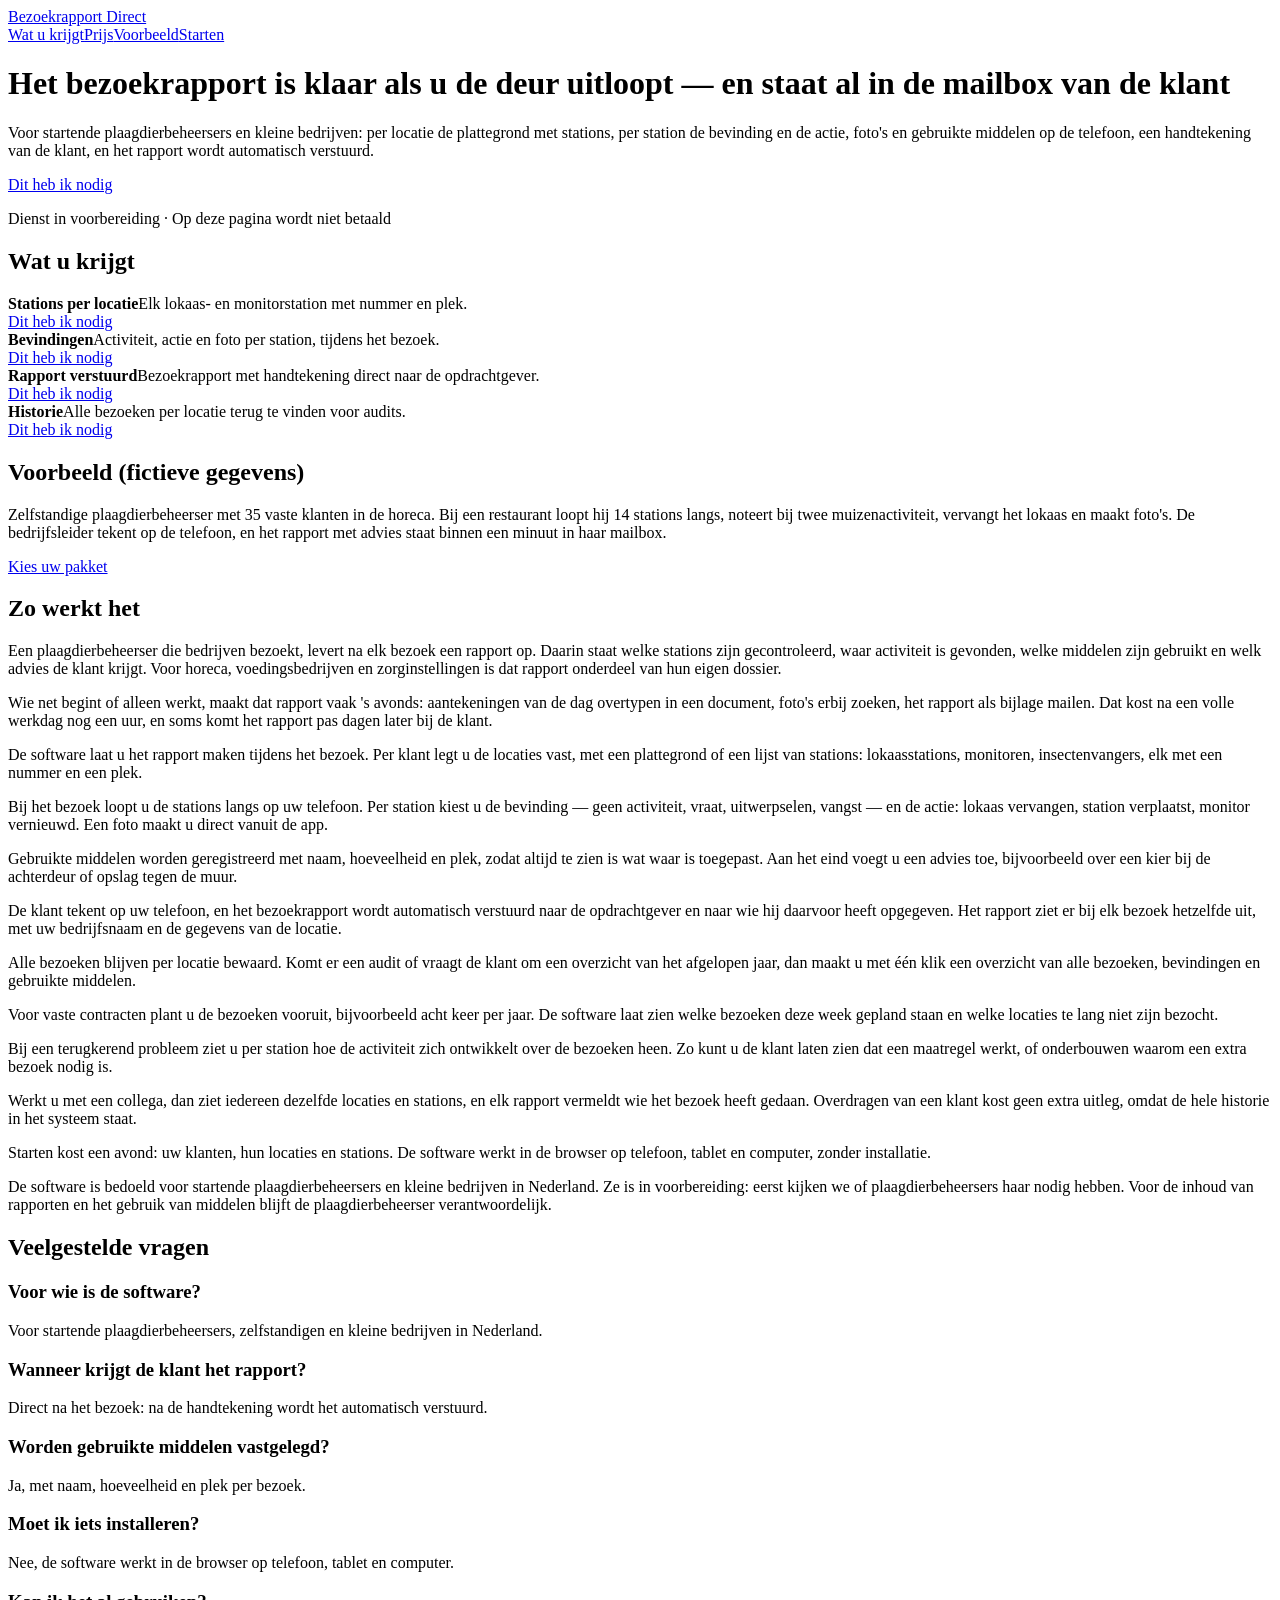
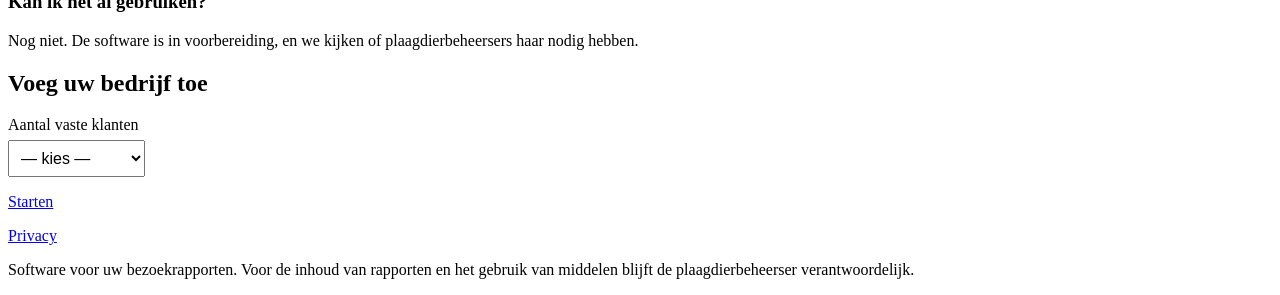
==== index.html @ 683f16d5 "Смок plaagrapport — комплект автора (_Гипотезы), публикация «Смоками» (органика, слово Владельца 14." ====
<!doctype html>
<html lang="nl-NL">
<head>
<meta charset="utf-8">
<!-- Google Tag Manager: код контейнера вставляет автор по заказу «Смоков» (СМ-09) -->
<meta name="viewport" content="width=device-width,initial-scale=1">
<link rel="canonical" href="https://plaagrapport.dokufile.com/">
<title>Bezoekrapport voor plaagdierbeheersing — op locatie klaar</title>
<meta name="description" content="Voor plaagdierbeheersers: stations, waarnemingen en middelen vastleggen tijdens het bezoek, en het bezoekrapport gaat direct naar de klant.">
<link rel="icon" href="favicon.svg">
<link rel="stylesheet" href="style.css">
<script src="smoke.js" defer></script>
<!-- faq-jsonld:start -->
<script type="application/ld+json">
{
 "@context": "https://schema.org",
 "@type": "FAQPage",
 "mainEntity": [
  {
   "@type": "Question",
   "name": "Voor wie is de software?",
   "acceptedAnswer": {
    "@type": "Answer",
    "text": "Voor startende plaagdierbeheersers, zelfstandigen en kleine bedrijven in Nederland."
   }
  },
  {
   "@type": "Question",
   "name": "Wanneer krijgt de klant het rapport?",
   "acceptedAnswer": {
    "@type": "Answer",
    "text": "Direct na het bezoek: na de handtekening wordt het automatisch verstuurd."
   }
  },
  {
   "@type": "Question",
   "name": "Worden gebruikte middelen vastgelegd?",
   "acceptedAnswer": {
    "@type": "Answer",
    "text": "Ja, met naam, hoeveelheid en plek per bezoek."
   }
  },
  {
   "@type": "Question",
   "name": "Moet ik iets installeren?",
   "acceptedAnswer": {
    "@type": "Answer",
    "text": "Nee, de software werkt in de browser op telefoon, tablet en computer."
   }
  },
  {
   "@type": "Question",
   "name": "Kan ik het al gebruiken?",
   "acceptedAnswer": {
    "@type": "Answer",
    "text": "Nog niet. De software is in voorbereiding, en we kijken of plaagdierbeheersers haar nodig hebben."
   }
  }
 ]
}
</script>
<!-- faq-jsonld:end -->
</head>
<body>
<!-- Google Tag Manager (noscript): по заказу «Смоков» (СМ-09) -->

<header><div class="wrap">
  <div class="logo"><a href="index.html" data-ev="click_logo_home">Bezoekrapport Direct</a></div>
  <nav class="top"><a href="#wat" data-ev="click_nav_wat">Wat u krijgt</a><a href="price.html" data-ev="click_nav_prijs">Prijs</a><a href="#voorbeeld" data-ev="click_nav_voorbeeld">Voorbeeld</a><a href="#start" data-ev="click_nav_start">Starten</a></nav>
</div></header>

<div class="wrap">
  <div class="hero">
    <h1>Het bezoekrapport is klaar als u de deur uitloopt — en staat al in de mailbox van de klant</h1>
    <p class="sub">Voor startende plaagdierbeheersers en kleine bedrijven: per locatie de plattegrond met stations, per station de bevinding en de actie, foto's en gebruikte middelen op de telefoon, een handtekening van de klant, en het rapport wordt automatisch verstuurd.</p>
    <a class="cta" href="price.html" data-ev="cta_click">Dit heb ik nodig</a>
    <p class="cta-note">Dienst in voorbereiding · Op deze pagina wordt niet betaald</p>
  </div>

  <section id="wat" data-view="features_view">
    <h2>Wat u krijgt</h2>
    <div class="grid">
      <div class="card"><b>Stations per locatie</b><span>Elk lokaas- en monitorstation met nummer en plek.</span><br><a class="btn" href="price.html" data-ev="feature_stations">Dit heb ik nodig</a></div>
      <div class="card"><b>Bevindingen</b><span>Activiteit, actie en foto per station, tijdens het bezoek.</span><br><a class="btn" href="price.html" data-ev="feature_bevinding">Dit heb ik nodig</a></div>
      <div class="card"><b>Rapport verstuurd</b><span>Bezoekrapport met handtekening direct naar de opdrachtgever.</span><br><a class="btn" href="price.html" data-ev="feature_rapport">Dit heb ik nodig</a></div>
      <div class="card"><b>Historie</b><span>Alle bezoeken per locatie terug te vinden voor audits.</span><br><a class="btn" href="price.html" data-ev="feature_historie">Dit heb ik nodig</a></div>
    </div>
  </section>

  <section id="voorbeeld" data-view="example_view">
    <h2>Voorbeeld (fictieve gegevens)</h2>
    <p class="fine">Zelfstandige plaagdierbeheerser met 35 vaste klanten in de horeca. Bij een restaurant loopt hij 14 stations langs, noteert bij twee muizenactiviteit, vervangt het lokaas en maakt foto's. De bedrijfsleider tekent op de telefoon, en het rapport met advies staat binnen een minuut in haar mailbox.</p>
    <a class="cta" href="price.html" data-ev="click_cta_after_example">Kies uw pakket</a>
  </section>
<!-- seo-tekst:start -->
  <section id="opis">
    <h2>Zo werkt het</h2>
    <p>Een plaagdierbeheerser die bedrijven bezoekt, levert na elk bezoek een rapport op. Daarin staat welke stations zijn gecontroleerd, waar activiteit is gevonden, welke middelen zijn gebruikt en welk advies de klant krijgt. Voor horeca, voedingsbedrijven en zorginstellingen is dat rapport onderdeel van hun eigen dossier.</p>
    <p>Wie net begint of alleen werkt, maakt dat rapport vaak 's avonds: aantekeningen van de dag overtypen in een document, foto's erbij zoeken, het rapport als bijlage mailen. Dat kost na een volle werkdag nog een uur, en soms komt het rapport pas dagen later bij de klant.</p>
    <p>De software laat u het rapport maken tijdens het bezoek. Per klant legt u de locaties vast, met een plattegrond of een lijst van stations: lokaasstations, monitoren, insectenvangers, elk met een nummer en een plek.</p>
    <p>Bij het bezoek loopt u de stations langs op uw telefoon. Per station kiest u de bevinding — geen activiteit, vraat, uitwerpselen, vangst — en de actie: lokaas vervangen, station verplaatst, monitor vernieuwd. Een foto maakt u direct vanuit de app.</p>
    <p>Gebruikte middelen worden geregistreerd met naam, hoeveelheid en plek, zodat altijd te zien is wat waar is toegepast. Aan het eind voegt u een advies toe, bijvoorbeeld over een kier bij de achterdeur of opslag tegen de muur.</p>
    <p>De klant tekent op uw telefoon, en het bezoekrapport wordt automatisch verstuurd naar de opdrachtgever en naar wie hij daarvoor heeft opgegeven. Het rapport ziet er bij elk bezoek hetzelfde uit, met uw bedrijfsnaam en de gegevens van de locatie.</p>
    <p>Alle bezoeken blijven per locatie bewaard. Komt er een audit of vraagt de klant om een overzicht van het afgelopen jaar, dan maakt u met één klik een overzicht van alle bezoeken, bevindingen en gebruikte middelen.</p>
    <p>Voor vaste contracten plant u de bezoeken vooruit, bijvoorbeeld acht keer per jaar. De software laat zien welke bezoeken deze week gepland staan en welke locaties te lang niet zijn bezocht.</p>
    <p>Bij een terugkerend probleem ziet u per station hoe de activiteit zich ontwikkelt over de bezoeken heen. Zo kunt u de klant laten zien dat een maatregel werkt, of onderbouwen waarom een extra bezoek nodig is.</p>
    <p>Werkt u met een collega, dan ziet iedereen dezelfde locaties en stations, en elk rapport vermeldt wie het bezoek heeft gedaan. Overdragen van een klant kost geen extra uitleg, omdat de hele historie in het systeem staat.</p>
    <p>Starten kost een avond: uw klanten, hun locaties en stations. De software werkt in de browser op telefoon, tablet en computer, zonder installatie.</p>
    <p>De software is bedoeld voor startende plaagdierbeheersers en kleine bedrijven in Nederland. Ze is in voorbereiding: eerst kijken we of plaagdierbeheersers haar nodig hebben. Voor de inhoud van rapporten en het gebruik van middelen blijft de plaagdierbeheerser verantwoordelijk.</p>
  </section>
  <section id="faq">
    <h2>Veelgestelde vragen</h2>
    <h3>Voor wie is de software?</h3>
    <p>Voor startende plaagdierbeheersers, zelfstandigen en kleine bedrijven in Nederland.</p>
    <h3>Wanneer krijgt de klant het rapport?</h3>
    <p>Direct na het bezoek: na de handtekening wordt het automatisch verstuurd.</p>
    <h3>Worden gebruikte middelen vastgelegd?</h3>
    <p>Ja, met naam, hoeveelheid en plek per bezoek.</p>
    <h3>Moet ik iets installeren?</h3>
    <p>Nee, de software werkt in de browser op telefoon, tablet en computer.</p>
    <h3>Kan ik het al gebruiken?</h3>
    <p>Nog niet. De software is in voorbereiding, en we kijken of plaagdierbeheersers haar nodig hebben.</p>
  </section>
<!-- seo-tekst:end -->
  <section id="start" data-view="start_view">
    <h2>Voeg uw bedrijf toe</h2>
    <p><label>Aantal vaste klanten<br><select data-ev-focus="form_start" style="margin-top:6px;padding:8px;font-size:16px"><option value="">— kies —</option><option>Tot 10</option><option>10–40</option><option>40–100</option><option>Meer dan 100</option></select></label></p>
    <a class="cta" href="price.html" data-ev="form_submit_click">Starten</a>
  </section>
</div>

<footer><div class="wrap">
  <p><a href="privacy.html" data-ev="click_legal_privacy">Privacy</a></p>
  <p class="muted">Software voor uw bezoekrapporten. Voor de inhoud van rapporten en het gebruik van middelen blijft de plaagdierbeheerser verantwoordelijk.</p>
</div></footer>

</body>
</html>
---- style.css ----
/* Общая база смоков (СМ-23): стиль — один на все смоки, правит «Смоки» в super-romeo/smoki-base. */
@import url("https://super-romeo.github.io/smoki-base/v1/style.css");
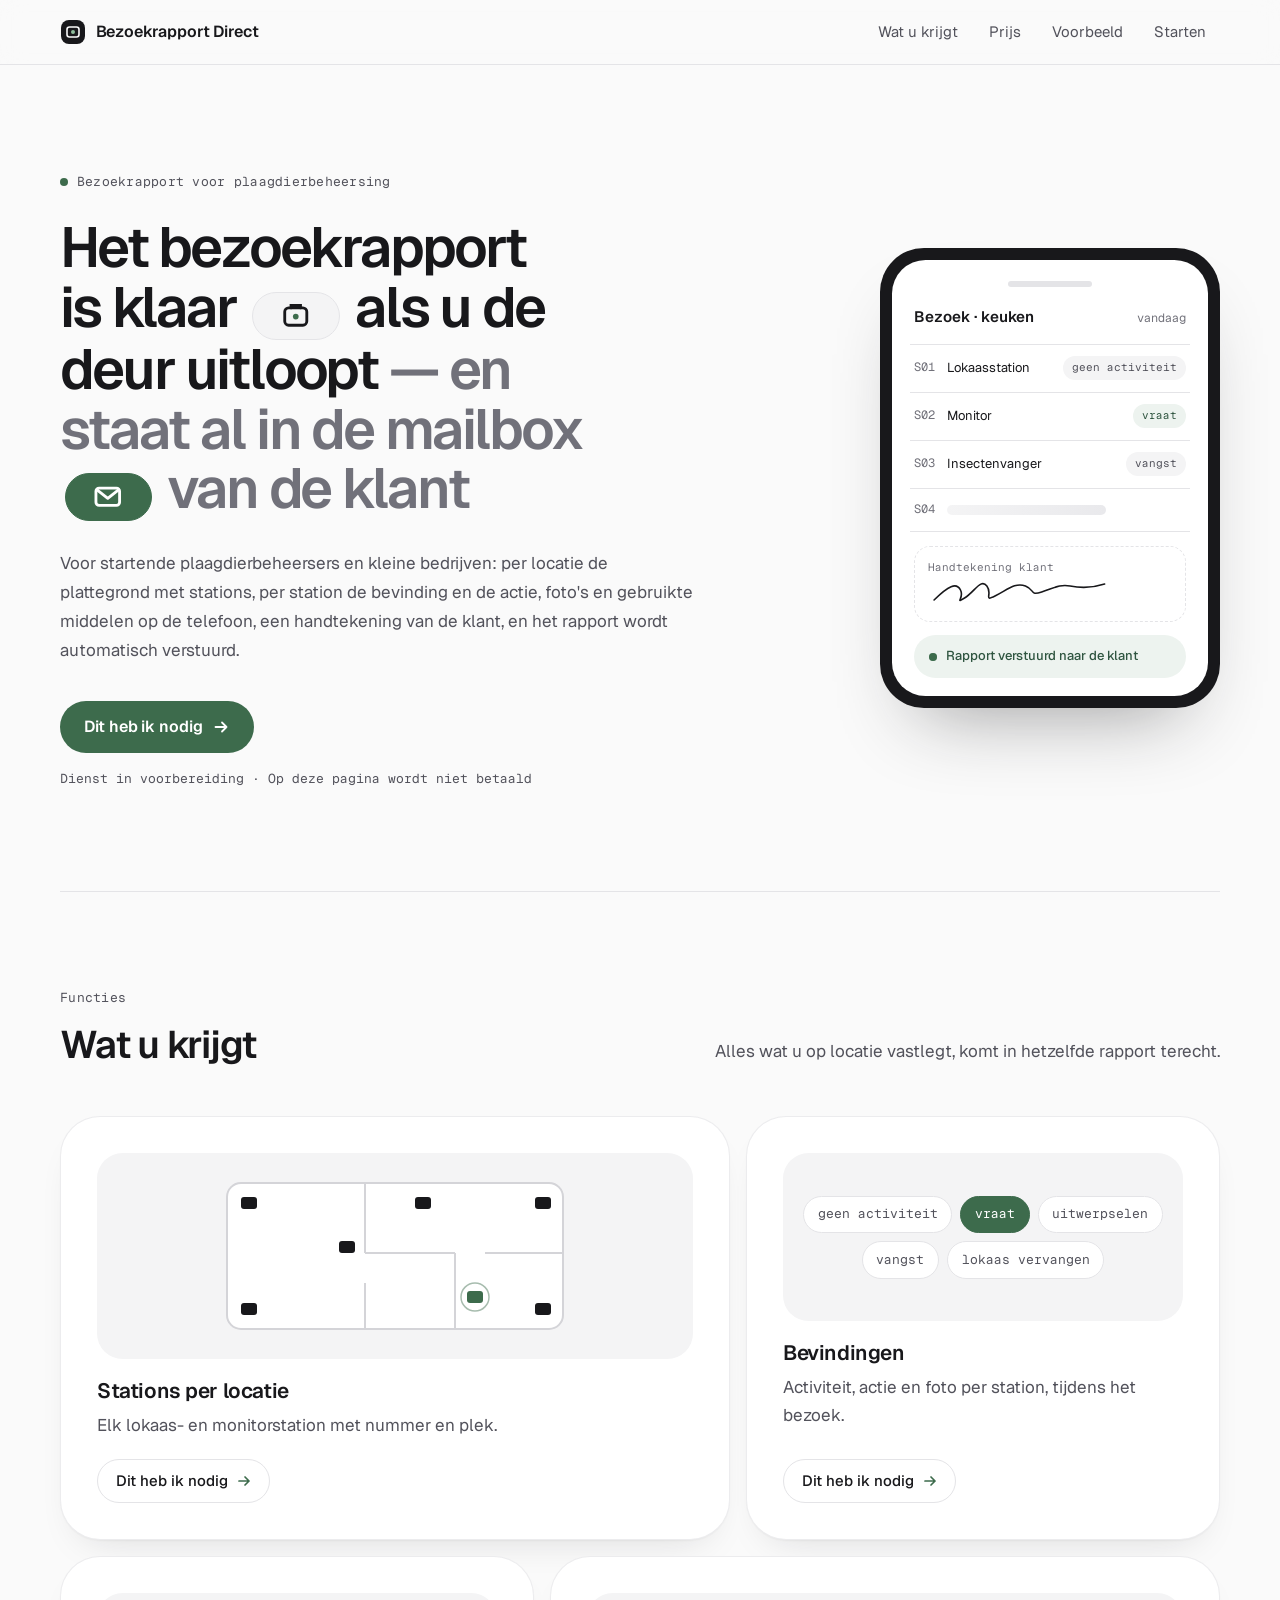
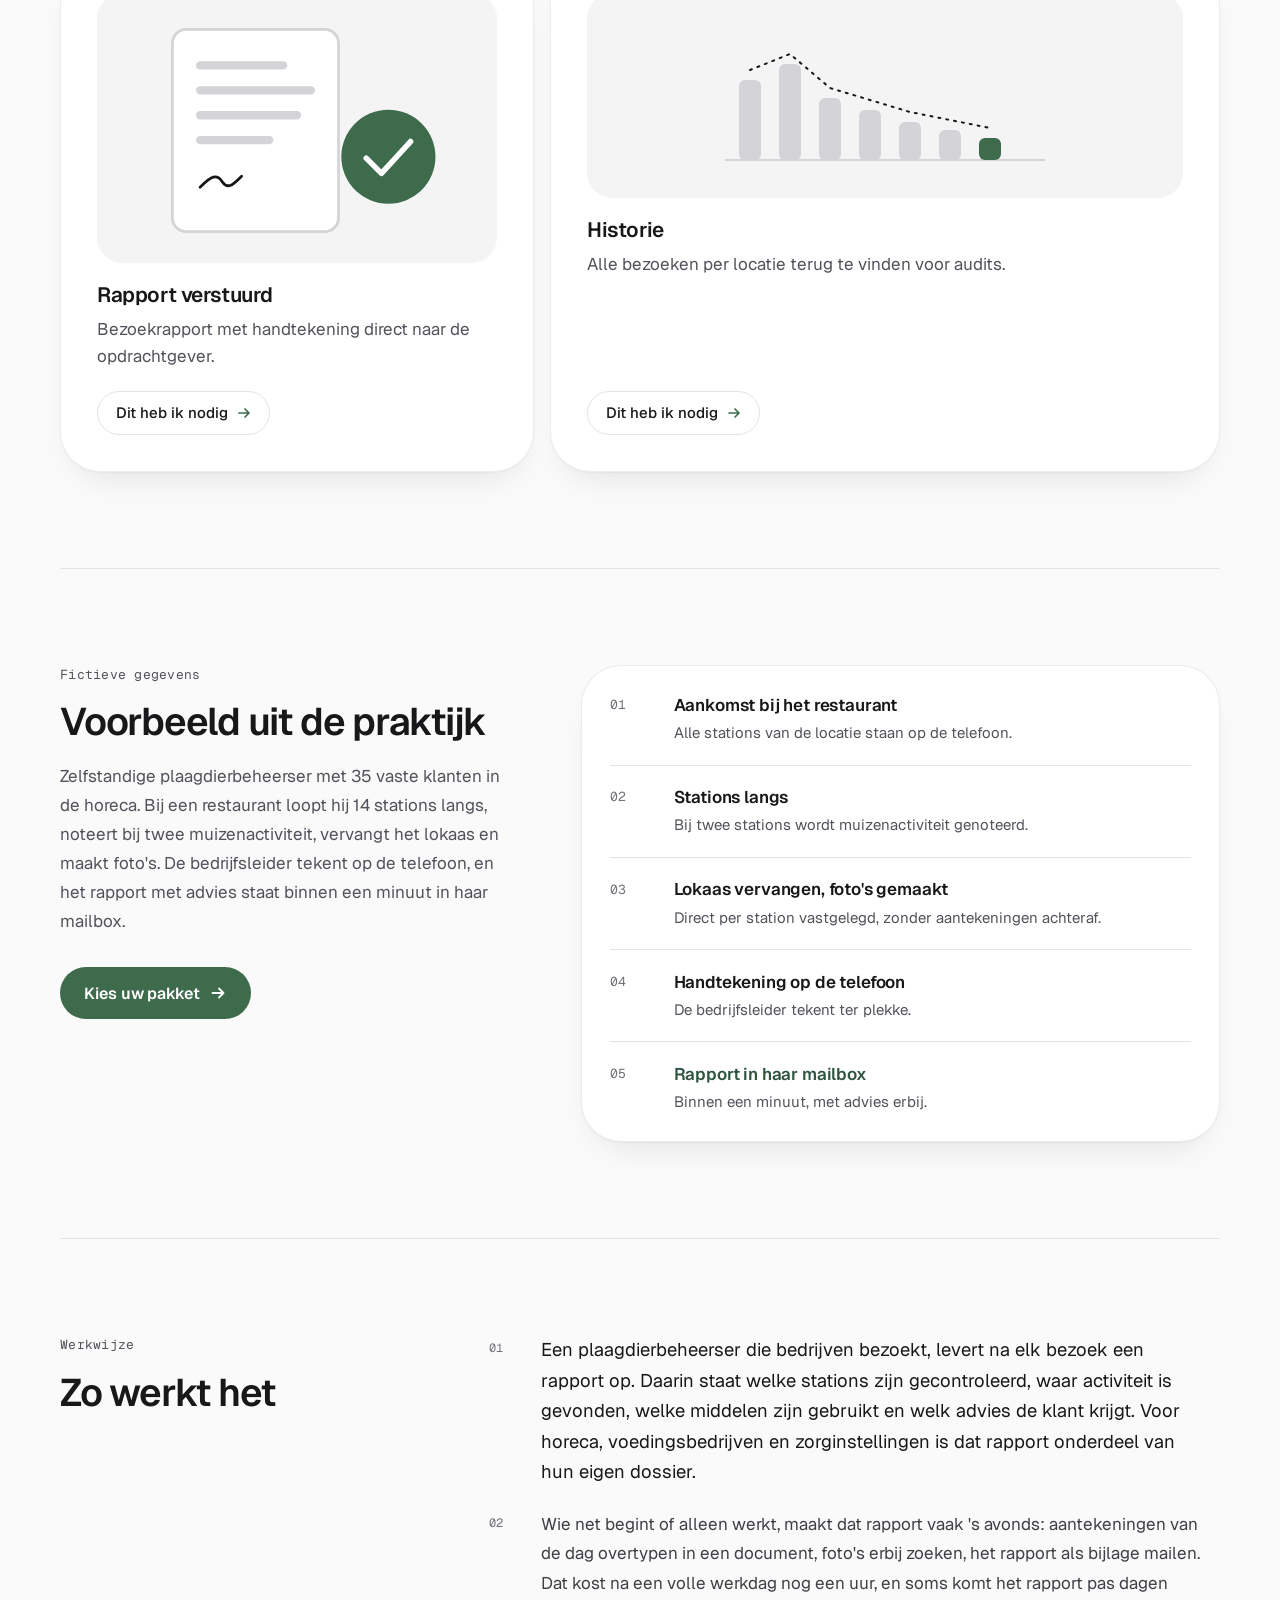
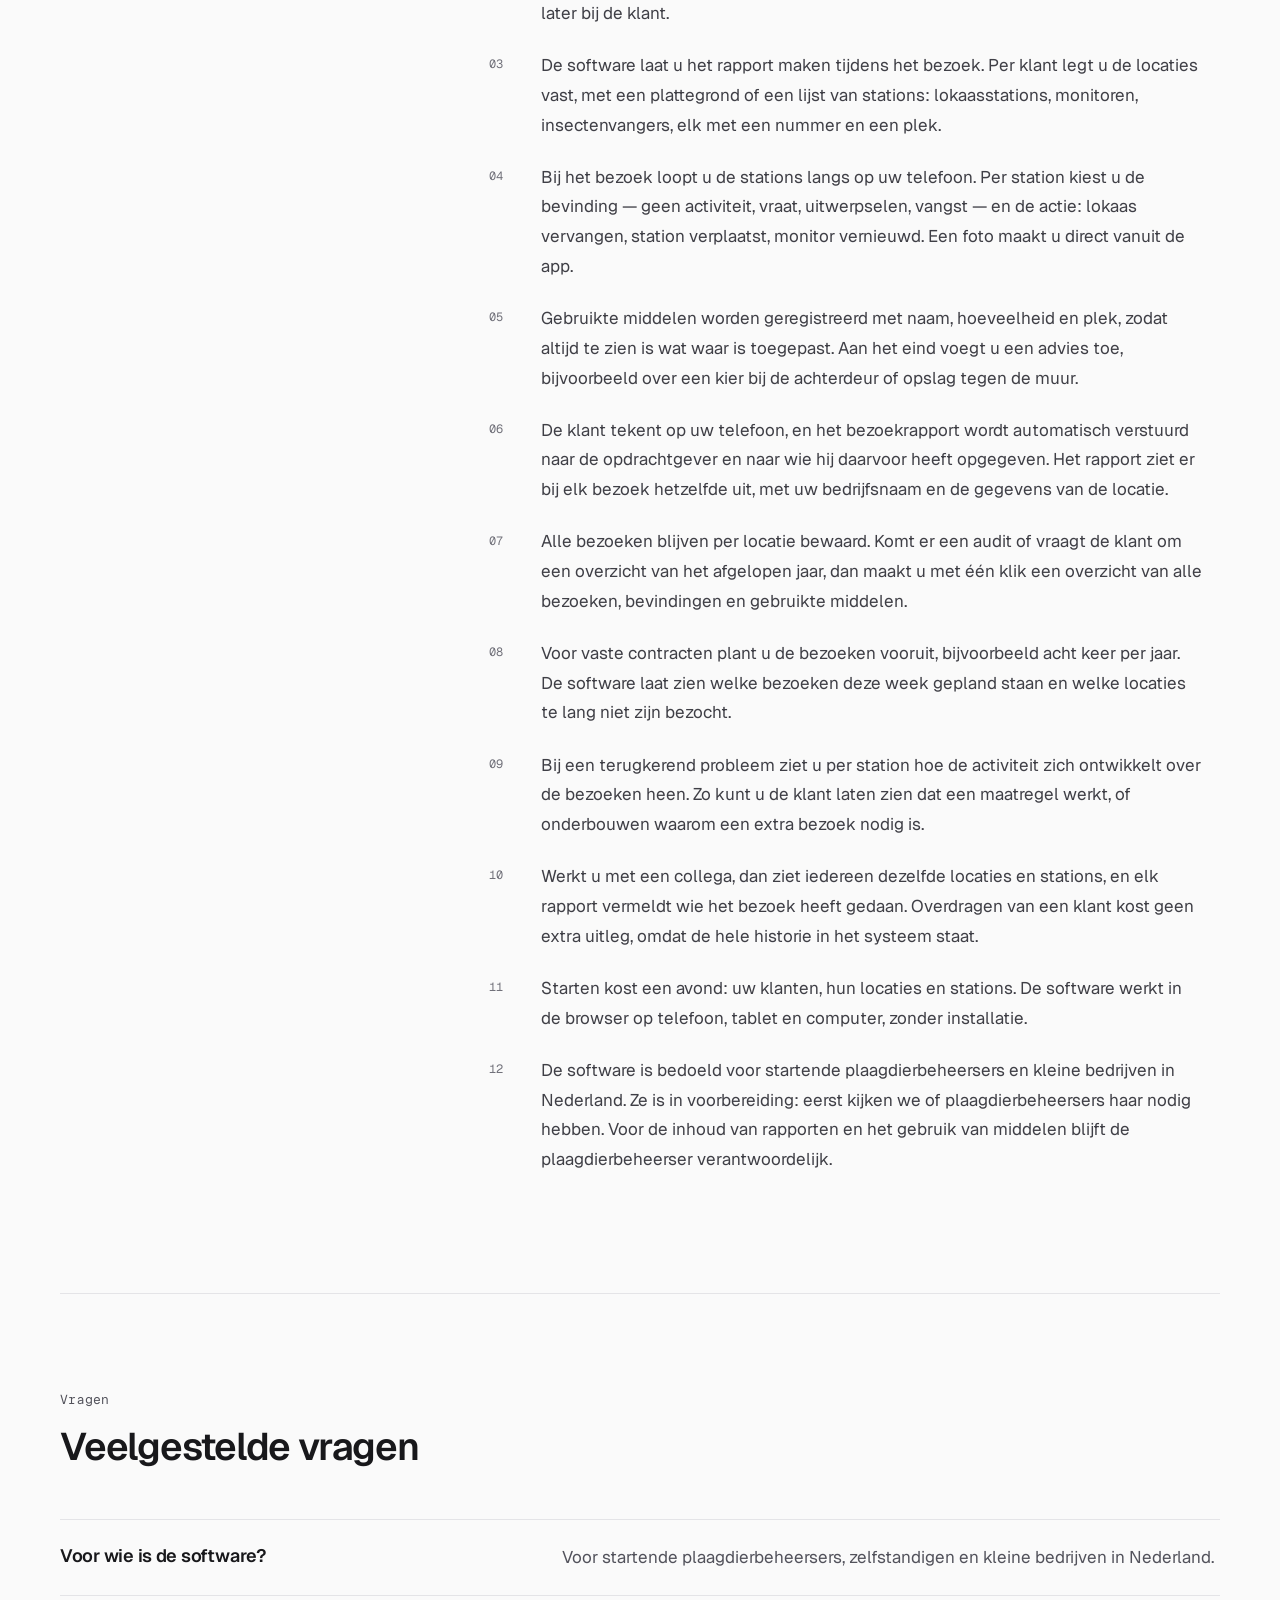
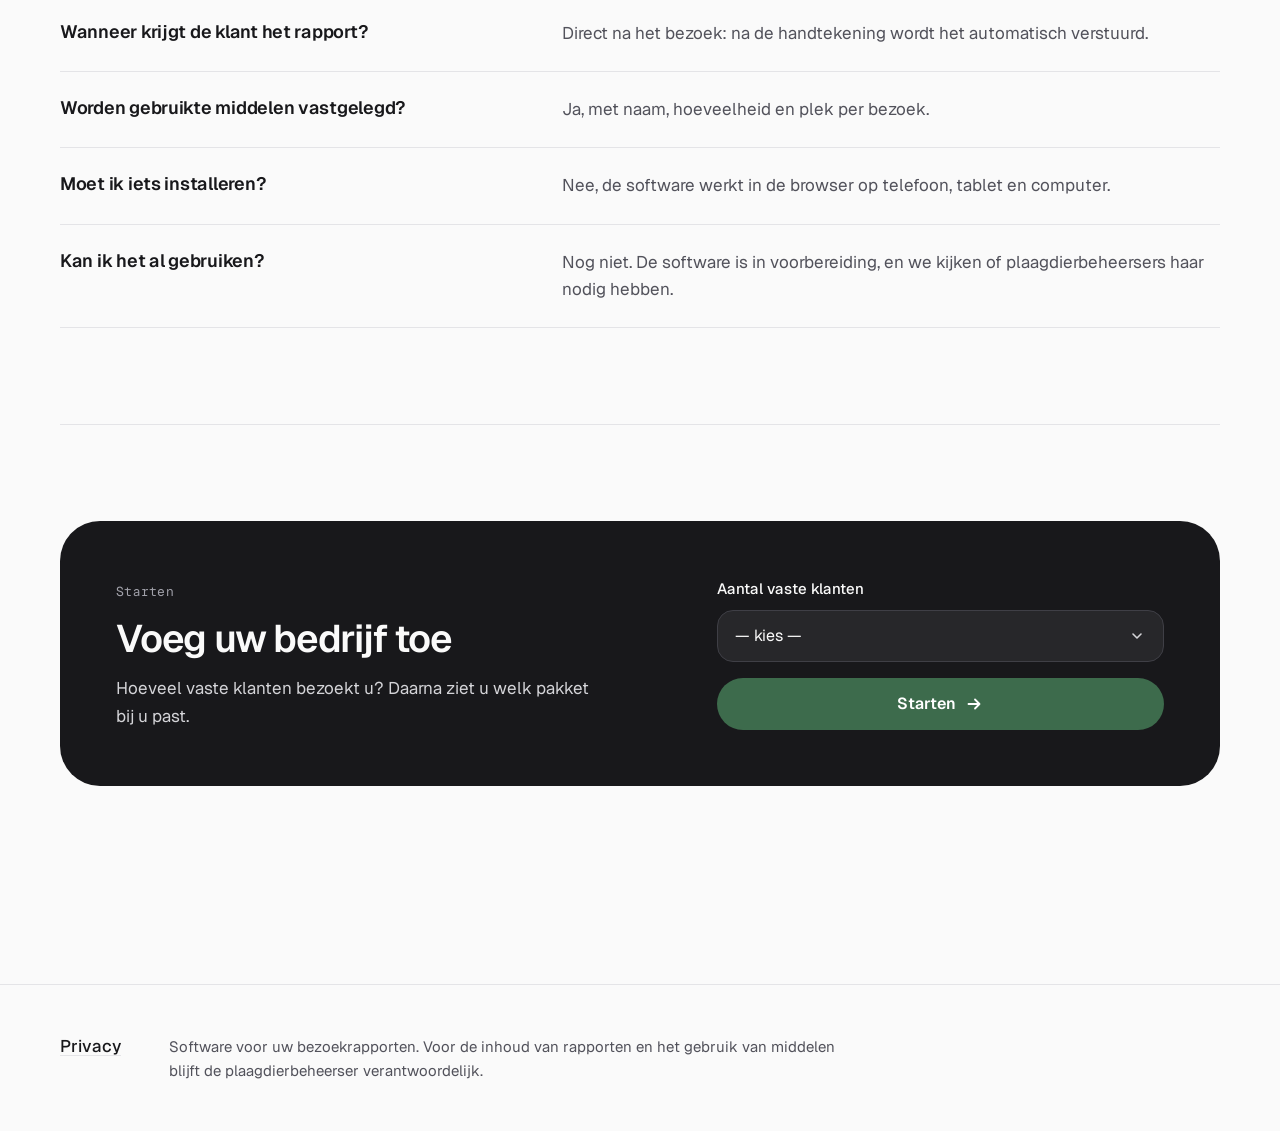
==== commit 548857e9: "Главная: чистый стиль «stitch-design-taste» — вариант для выбора Владельцем (09.11.2026)" ====
--- a/index.html
+++ b/index.html
@@ -2,13 +2,23 @@
 <html lang="nl-NL">
 <head>
 <meta charset="utf-8">
-<!-- Google Tag Manager: код контейнера вставляет автор по заказу «Смоков» (СМ-09) -->
+<!-- Google Tag Manager -->
+<script>(function(w,d,s,l,i){w[l]=w[l]||[];w[l].push({'gtm.start':
+new Date().getTime(),event:'gtm.js'});var f=d.getElementsByTagName(s)[0],
+j=d.createElement(s),dl=l!='dataLayer'?'&l='+l:'';j.async=true;j.src=
+'https://www.googletagmanager.com/gtm.js?id='+i+dl;f.parentNode.insertBefore(j,f);
+})(window,document,'script','dataLayer','GTM-K9789H9H');</script>
+<!-- End Google Tag Manager -->
 <meta name="viewport" content="width=device-width,initial-scale=1">
 <link rel="canonical" href="https://plaagrapport.dokufile.com/">
 <title>Bezoekrapport voor plaagdierbeheersing — op locatie klaar</title>
 <meta name="description" content="Voor plaagdierbeheersers: stations, waarnemingen en middelen vastleggen tijdens het bezoek, en het bezoekrapport gaat direct naar de klant.">
 <link rel="icon" href="favicon.svg">
 <link rel="stylesheet" href="style.css">
+<link rel="preconnect" href="https://fonts.googleapis.com">
+<link rel="preconnect" href="https://fonts.gstatic.com" crossorigin>
+<link rel="stylesheet" href="https://fonts.googleapis.com/css2?family=Geist:wght@400;500;600&family=Geist+Mono:wght@400;500&display=swap">
+<link rel="stylesheet" href="variant.css">
 <script src="smoke.js" defer></script>
 <!-- faq-jsonld:start -->
 <script type="application/ld+json">
@@ -62,76 +72,140 @@
 <!-- faq-jsonld:end -->
 </head>
 <body>
-<!-- Google Tag Manager (noscript): по заказу «Смоков» (СМ-09) -->
-
-<header><div class="wrap">
-  <div class="logo"><a href="index.html" data-ev="click_logo_home">Bezoekrapport Direct</a></div>
-  <nav class="top"><a href="#wat" data-ev="click_nav_wat">Wat u krijgt</a><a href="price.html" data-ev="click_nav_prijs">Prijs</a><a href="#voorbeeld" data-ev="click_nav_voorbeeld">Voorbeeld</a><a href="#start" data-ev="click_nav_start">Starten</a></nav>
+<!-- Google Tag Manager (noscript) -->
+<noscript><iframe src="https://www.googletagmanager.com/ns.html?id=GTM-K9789H9H"
+height="0" width="0" style="display:none;visibility:hidden"></iframe></noscript>
+<!-- End Google Tag Manager (noscript) -->
+
+<header class="bar"><div class="shell">
+  <div class="mark"><a href="index.html" data-ev="click_logo_home"><svg viewBox="0 0 26 26" aria-hidden="true"><rect x="1" y="1" width="24" height="24" rx="8" fill="#18181b"/><rect x="7" y="8" width="12" height="10" rx="2.5" fill="none" stroke="#fafafa" stroke-width="1.6"/><circle cx="13" cy="13" r="2" fill="#8fbf9c"/></svg>Bezoekrapport Direct</a></div>
+  <nav class="links" aria-label="Hoofdmenu"><a href="#wat" data-ev="click_nav_wat">Wat u krijgt</a><a href="price.html" data-ev="click_nav_prijs">Prijs</a><a href="#voorbeeld" data-ev="click_nav_voorbeeld">Voorbeeld</a><a href="#start" data-ev="click_nav_start">Starten</a></nav>
 </div></header>
 
-<div class="wrap">
-  <div class="hero">
-    <h1>Het bezoekrapport is klaar als u de deur uitloopt — en staat al in de mailbox van de klant</h1>
-    <p class="sub">Voor startende plaagdierbeheersers en kleine bedrijven: per locatie de plattegrond met stations, per station de bevinding en de actie, foto's en gebruikte middelen op de telefoon, een handtekening van de klant, en het rapport wordt automatisch verstuurd.</p>
-    <a class="cta" href="price.html" data-ev="cta_click">Dit heb ik nodig</a>
-    <p class="cta-note">Dienst in voorbereiding · Op deze pagina wordt niet betaald</p>
+<main class="shell">
+  <div class="lead">
+    <div class="cascade">
+      <p class="tag"><i aria-hidden="true"></i>Bezoekrapport voor plaagdierbeheersing</p>
+      <h1>Het bezoekrapport is klaar <span class="chip-img" aria-hidden="true"><svg viewBox="0 0 20 20"><rect x="3" y="5" width="14" height="11" rx="2.5" fill="none" stroke="#18181b" stroke-width="1.8"/><path d="M7 5V3.5h6V5" fill="none" stroke="#18181b" stroke-width="1.8" stroke-linecap="round"/><circle cx="10" cy="10.5" r="1.8" fill="#3d6b4c"/></svg></span> als u de deur uitloopt <span class="dim">— en staat al in de mailbox <span class="chip-img on" aria-hidden="true"><svg viewBox="0 0 20 20"><rect x="2.5" y="4.5" width="15" height="11" rx="2" fill="none" stroke="#fff" stroke-width="1.8"/><path d="M3 5.5l7 5.5 7-5.5" fill="none" stroke="#fff" stroke-width="1.8" stroke-linejoin="round"/></svg></span> van de klant</span></h1>
+      <div class="chip-row" aria-hidden="true"><span class="chip-img"><svg viewBox="0 0 20 20"><rect x="3" y="5" width="14" height="11" rx="2.5" fill="none" stroke="#18181b" stroke-width="1.8"/><path d="M7 5V3.5h6V5" fill="none" stroke="#18181b" stroke-width="1.8" stroke-linecap="round"/><circle cx="10" cy="10.5" r="1.8" fill="#3d6b4c"/></svg></span><span class="chip-img on"><svg viewBox="0 0 20 20"><rect x="2.5" y="4.5" width="15" height="11" rx="2" fill="none" stroke="#fff" stroke-width="1.8"/><path d="M3 5.5l7 5.5 7-5.5" fill="none" stroke="#fff" stroke-width="1.8" stroke-linejoin="round"/></svg></span></div>
+      <p class="intro">Voor startende plaagdierbeheersers en kleine bedrijven: per locatie de plattegrond met stations, per station de bevinding en de actie, foto's en gebruikte middelen op de telefoon, een handtekening van de klant, en het rapport wordt automatisch verstuurd.</p>
+      <div class="act">
+        <a class="go" href="price.html" data-ev="cta_click">Dit heb ik nodig<svg viewBox="0 0 18 18" aria-hidden="true"><path d="M3.5 9h11M10 4.5L14.5 9 10 13.5" fill="none" stroke="currentColor" stroke-width="1.8" stroke-linecap="round" stroke-linejoin="round"/></svg></a>
+        <p class="note">Dienst in voorbereiding · Op deze pagina wordt niet betaald</p>
+      </div>
+    </div>
+
+    <div class="phone" aria-hidden="true">
+      <div class="screen">
+        <div class="notch"></div>
+        <div class="scr-head"><b>Bezoek · keuken</b><span>vandaag</span></div>
+        <ul class="st">
+          <li><code>S01</code><span>Lokaasstation</span><em>geen activiteit</em></li>
+          <li><code>S02</code><span>Monitor</span><em class="hit">vraat</em></li>
+          <li><code>S03</code><span>Insectenvanger</span><em>vangst</em></li>
+          <li><code>S04</code><span class="skel s1"></span><span class="skel s2"></span></li>
+        </ul>
+        <div class="sign"><small>Handtekening klant</small><svg viewBox="0 0 240 34" preserveAspectRatio="none"><path d="M6 24c14-14 22-18 26-10s-6 14 4 8 16-20 22-12-4 16 8 10 20-14 30-10 4 10 16 6 18-8 28-6 22 2 34-2" fill="none" stroke="currentColor" stroke-width="1.6" stroke-linecap="round"/></svg></div>
+        <div class="sent"><span class="pulse"></span>Rapport verstuurd naar de klant</div>
+      </div>
+    </div>
   </div>
 
-  <section id="wat" data-view="features_view">
-    <h2>Wat u krijgt</h2>
-    <div class="grid">
-      <div class="card"><b>Stations per locatie</b><span>Elk lokaas- en monitorstation met nummer en plek.</span><br><a class="btn" href="price.html" data-ev="feature_stations">Dit heb ik nodig</a></div>
-      <div class="card"><b>Bevindingen</b><span>Activiteit, actie en foto per station, tijdens het bezoek.</span><br><a class="btn" href="price.html" data-ev="feature_bevinding">Dit heb ik nodig</a></div>
-      <div class="card"><b>Rapport verstuurd</b><span>Bezoekrapport met handtekening direct naar de opdrachtgever.</span><br><a class="btn" href="price.html" data-ev="feature_rapport">Dit heb ik nodig</a></div>
-      <div class="card"><b>Historie</b><span>Alle bezoeken per locatie terug te vinden voor audits.</span><br><a class="btn" href="price.html" data-ev="feature_historie">Dit heb ik nodig</a></div>
-    </div>
-  </section>
-
-  <section id="voorbeeld" data-view="example_view">
-    <h2>Voorbeeld (fictieve gegevens)</h2>
-    <p class="fine">Zelfstandige plaagdierbeheerser met 35 vaste klanten in de horeca. Bij een restaurant loopt hij 14 stations langs, noteert bij twee muizenactiviteit, vervangt het lokaas en maakt foto's. De bedrijfsleider tekent op de telefoon, en het rapport met advies staat binnen een minuut in haar mailbox.</p>
-    <a class="cta" href="price.html" data-ev="click_cta_after_example">Kies uw pakket</a>
+  <section id="wat" class="block" data-view="features_view">
+    <div class="block-head">
+      <div><span class="idx">Functies</span><h2>Wat u krijgt</h2></div>
+      <p>Alles wat u op locatie vastlegt, komt in hetzelfde rapport terecht.</p>
+    </div>
+    <div class="bento">
+      <article class="tile w7 rv">
+        <div class="art"><svg viewBox="0 0 360 170" aria-hidden="true"><rect x="12" y="12" width="336" height="146" rx="14" fill="#fff" stroke="#d4d4d8" stroke-width="2"/><path d="M150 12v70M150 112v46M150 82h90M270 82h78M240 82v76" fill="none" stroke="#d4d4d8" stroke-width="2"/><g fill="#18181b"><rect x="26" y="26" width="16" height="12" rx="3"/><rect x="26" y="132" width="16" height="12" rx="3"/><rect x="124" y="70" width="16" height="12" rx="3"/><rect x="200" y="26" width="16" height="12" rx="3"/><rect x="320" y="26" width="16" height="12" rx="3"/><rect x="320" y="132" width="16" height="12" rx="3"/></g><rect x="252" y="120" width="16" height="12" rx="3" fill="#3d6b4c"/><circle cx="260" cy="126" r="14" fill="none" stroke="#3d6b4c" stroke-width="1.5" opacity=".45"/></svg></div>
+        <div><h3>Stations per locatie</h3><p>Elk lokaas- en monitorstation met nummer en plek.</p></div>
+        <a class="ghost" href="price.html" data-ev="feature_stations">Dit heb ik nodig<svg viewBox="0 0 16 16" aria-hidden="true"><path d="M3 8h10M9 4l4 4-4 4" fill="none" stroke="currentColor" stroke-width="1.7" stroke-linecap="round" stroke-linejoin="round"/></svg></a>
+      </article>
+      <article class="tile w5 rv">
+        <div class="art"><div class="chips" aria-hidden="true"><span>geen activiteit</span><span class="hit">vraat</span><span>uitwerpselen</span><span>vangst</span><span>lokaas vervangen</span></div></div>
+        <div><h3>Bevindingen</h3><p>Activiteit, actie en foto per station, tijdens het bezoek.</p></div>
+        <a class="ghost" href="price.html" data-ev="feature_bevinding">Dit heb ik nodig<svg viewBox="0 0 16 16" aria-hidden="true"><path d="M3 8h10M9 4l4 4-4 4" fill="none" stroke="currentColor" stroke-width="1.7" stroke-linecap="round" stroke-linejoin="round"/></svg></a>
+      </article>
+      <article class="tile w5 rv">
+        <div class="art"><svg viewBox="0 0 260 170" aria-hidden="true"><rect x="40" y="14" width="120" height="146" rx="10" fill="#fff" stroke="#d4d4d8" stroke-width="2"/><g stroke="#d4d4d8" stroke-width="6" stroke-linecap="round"><path d="M60 40h60M60 58h80M60 76h70M60 94h50"/></g><path d="M60 128c8-8 12-10 16-4s8 2 14-4" fill="none" stroke="#18181b" stroke-width="2" stroke-linecap="round"/><circle cx="196" cy="106" r="34" fill="#3d6b4c"/><path d="M180 107l11 11 21-23" fill="none" stroke="#fff" stroke-width="4" stroke-linecap="round" stroke-linejoin="round"/></svg></div>
+        <div><h3>Rapport verstuurd</h3><p>Bezoekrapport met handtekening direct naar de opdrachtgever.</p></div>
+        <a class="ghost" href="price.html" data-ev="feature_rapport">Dit heb ik nodig<svg viewBox="0 0 16 16" aria-hidden="true"><path d="M3 8h10M9 4l4 4-4 4" fill="none" stroke="currentColor" stroke-width="1.7" stroke-linecap="round" stroke-linejoin="round"/></svg></a>
+      </article>
+      <article class="tile w7 rv">
+        <div class="art"><svg viewBox="0 0 360 170" aria-hidden="true"><path d="M20 150h320" stroke="#d4d4d8" stroke-width="2"/><g fill="#d4d4d8"><rect x="34" y="70" width="22" height="80" rx="6"/><rect x="74" y="54" width="22" height="96" rx="6"/><rect x="114" y="88" width="22" height="62" rx="6"/><rect x="154" y="100" width="22" height="50" rx="6"/><rect x="194" y="112" width="22" height="38" rx="6"/><rect x="234" y="120" width="22" height="30" rx="6"/></g><rect x="274" y="128" width="22" height="22" rx="6" fill="#3d6b4c"/><path d="M45 60l40-16 40 34 40 12 40 12 40 8 40 8" fill="none" stroke="#18181b" stroke-width="2" stroke-linecap="round" stroke-linejoin="round" stroke-dasharray="2 6"/></svg></div>
+        <div><h3>Historie</h3><p>Alle bezoeken per locatie terug te vinden voor audits.</p></div>
+        <a class="ghost" href="price.html" data-ev="feature_historie">Dit heb ik nodig<svg viewBox="0 0 16 16" aria-hidden="true"><path d="M3 8h10M9 4l4 4-4 4" fill="none" stroke="currentColor" stroke-width="1.7" stroke-linecap="round" stroke-linejoin="round"/></svg></a>
+      </article>
+    </div>
+  </section>
+
+  <section id="voorbeeld" class="block" data-view="example_view">
+    <div class="zig">
+      <div>
+        <span class="idx">Fictieve gegevens</span>
+        <h2>Voorbeeld uit de praktijk</h2>
+        <p class="story">Zelfstandige plaagdierbeheerser met 35 vaste klanten in de horeca. Bij een restaurant loopt hij 14 stations langs, noteert bij twee muizenactiviteit, vervangt het lokaas en maakt foto's. De bedrijfsleider tekent op de telefoon, en het rapport met advies staat binnen een minuut in haar mailbox.</p>
+        <a class="go" href="price.html" data-ev="click_cta_after_example">Kies uw pakket<svg viewBox="0 0 18 18" aria-hidden="true"><path d="M3.5 9h11M10 4.5L14.5 9 10 13.5" fill="none" stroke="currentColor" stroke-width="1.8" stroke-linecap="round" stroke-linejoin="round"/></svg></a>
+      </div>
+      <ol class="flow">
+        <li class="rv"><div><b>Aankomst bij het restaurant</b><span>Alle stations van de locatie staan op de telefoon.</span></div></li>
+        <li class="rv"><div><b>Stations langs</b><span>Bij twee stations wordt muizenactiviteit genoteerd.</span></div></li>
+        <li class="rv"><div><b>Lokaas vervangen, foto's gemaakt</b><span>Direct per station vastgelegd, zonder aantekeningen achteraf.</span></div></li>
+        <li class="rv"><div><b>Handtekening op de telefoon</b><span>De bedrijfsleider tekent ter plekke.</span></div></li>
+        <li class="rv end"><div><b>Rapport in haar mailbox</b><span>Binnen een minuut, met advies erbij.</span></div></li>
+      </ol>
+    </div>
   </section>
 <!-- seo-tekst:start -->
-  <section id="opis">
-    <h2>Zo werkt het</h2>
-    <p>Een plaagdierbeheerser die bedrijven bezoekt, levert na elk bezoek een rapport op. Daarin staat welke stations zijn gecontroleerd, waar activiteit is gevonden, welke middelen zijn gebruikt en welk advies de klant krijgt. Voor horeca, voedingsbedrijven en zorginstellingen is dat rapport onderdeel van hun eigen dossier.</p>
-    <p>Wie net begint of alleen werkt, maakt dat rapport vaak 's avonds: aantekeningen van de dag overtypen in een document, foto's erbij zoeken, het rapport als bijlage mailen. Dat kost na een volle werkdag nog een uur, en soms komt het rapport pas dagen later bij de klant.</p>
-    <p>De software laat u het rapport maken tijdens het bezoek. Per klant legt u de locaties vast, met een plattegrond of een lijst van stations: lokaasstations, monitoren, insectenvangers, elk met een nummer en een plek.</p>
-    <p>Bij het bezoek loopt u de stations langs op uw telefoon. Per station kiest u de bevinding — geen activiteit, vraat, uitwerpselen, vangst — en de actie: lokaas vervangen, station verplaatst, monitor vernieuwd. Een foto maakt u direct vanuit de app.</p>
-    <p>Gebruikte middelen worden geregistreerd met naam, hoeveelheid en plek, zodat altijd te zien is wat waar is toegepast. Aan het eind voegt u een advies toe, bijvoorbeeld over een kier bij de achterdeur of opslag tegen de muur.</p>
-    <p>De klant tekent op uw telefoon, en het bezoekrapport wordt automatisch verstuurd naar de opdrachtgever en naar wie hij daarvoor heeft opgegeven. Het rapport ziet er bij elk bezoek hetzelfde uit, met uw bedrijfsnaam en de gegevens van de locatie.</p>
-    <p>Alle bezoeken blijven per locatie bewaard. Komt er een audit of vraagt de klant om een overzicht van het afgelopen jaar, dan maakt u met één klik een overzicht van alle bezoeken, bevindingen en gebruikte middelen.</p>
-    <p>Voor vaste contracten plant u de bezoeken vooruit, bijvoorbeeld acht keer per jaar. De software laat zien welke bezoeken deze week gepland staan en welke locaties te lang niet zijn bezocht.</p>
-    <p>Bij een terugkerend probleem ziet u per station hoe de activiteit zich ontwikkelt over de bezoeken heen. Zo kunt u de klant laten zien dat een maatregel werkt, of onderbouwen waarom een extra bezoek nodig is.</p>
-    <p>Werkt u met een collega, dan ziet iedereen dezelfde locaties en stations, en elk rapport vermeldt wie het bezoek heeft gedaan. Overdragen van een klant kost geen extra uitleg, omdat de hele historie in het systeem staat.</p>
-    <p>Starten kost een avond: uw klanten, hun locaties en stations. De software werkt in de browser op telefoon, tablet en computer, zonder installatie.</p>
-    <p>De software is bedoeld voor startende plaagdierbeheersers en kleine bedrijven in Nederland. Ze is in voorbereiding: eerst kijken we of plaagdierbeheersers haar nodig hebben. Voor de inhoud van rapporten en het gebruik van middelen blijft de plaagdierbeheerser verantwoordelijk.</p>
-  </section>
-  <section id="faq">
-    <h2>Veelgestelde vragen</h2>
-    <h3>Voor wie is de software?</h3>
-    <p>Voor startende plaagdierbeheersers, zelfstandigen en kleine bedrijven in Nederland.</p>
-    <h3>Wanneer krijgt de klant het rapport?</h3>
-    <p>Direct na het bezoek: na de handtekening wordt het automatisch verstuurd.</p>
-    <h3>Worden gebruikte middelen vastgelegd?</h3>
-    <p>Ja, met naam, hoeveelheid en plek per bezoek.</p>
-    <h3>Moet ik iets installeren?</h3>
-    <p>Nee, de software werkt in de browser op telefoon, tablet en computer.</p>
-    <h3>Kan ik het al gebruiken?</h3>
-    <p>Nog niet. De software is in voorbereiding, en we kijken of plaagdierbeheersers haar nodig hebben.</p>
+  <section id="opis" class="block">
+    <div class="prose">
+      <div class="side"><span class="idx">Werkwijze</span><h2>Zo werkt het</h2></div>
+      <div class="col">
+        <p>Een plaagdierbeheerser die bedrijven bezoekt, levert na elk bezoek een rapport op. Daarin staat welke stations zijn gecontroleerd, waar activiteit is gevonden, welke middelen zijn gebruikt en welk advies de klant krijgt. Voor horeca, voedingsbedrijven en zorginstellingen is dat rapport onderdeel van hun eigen dossier.</p>
+        <p>Wie net begint of alleen werkt, maakt dat rapport vaak 's avonds: aantekeningen van de dag overtypen in een document, foto's erbij zoeken, het rapport als bijlage mailen. Dat kost na een volle werkdag nog een uur, en soms komt het rapport pas dagen later bij de klant.</p>
+        <p>De software laat u het rapport maken tijdens het bezoek. Per klant legt u de locaties vast, met een plattegrond of een lijst van stations: lokaasstations, monitoren, insectenvangers, elk met een nummer en een plek.</p>
+        <p>Bij het bezoek loopt u de stations langs op uw telefoon. Per station kiest u de bevinding — geen activiteit, vraat, uitwerpselen, vangst — en de actie: lokaas vervangen, station verplaatst, monitor vernieuwd. Een foto maakt u direct vanuit de app.</p>
+        <p>Gebruikte middelen worden geregistreerd met naam, hoeveelheid en plek, zodat altijd te zien is wat waar is toegepast. Aan het eind voegt u een advies toe, bijvoorbeeld over een kier bij de achterdeur of opslag tegen de muur.</p>
+        <p>De klant tekent op uw telefoon, en het bezoekrapport wordt automatisch verstuurd naar de opdrachtgever en naar wie hij daarvoor heeft opgegeven. Het rapport ziet er bij elk bezoek hetzelfde uit, met uw bedrijfsnaam en de gegevens van de locatie.</p>
+        <p>Alle bezoeken blijven per locatie bewaard. Komt er een audit of vraagt de klant om een overzicht van het afgelopen jaar, dan maakt u met één klik een overzicht van alle bezoeken, bevindingen en gebruikte middelen.</p>
+        <p>Voor vaste contracten plant u de bezoeken vooruit, bijvoorbeeld acht keer per jaar. De software laat zien welke bezoeken deze week gepland staan en welke locaties te lang niet zijn bezocht.</p>
+        <p>Bij een terugkerend probleem ziet u per station hoe de activiteit zich ontwikkelt over de bezoeken heen. Zo kunt u de klant laten zien dat een maatregel werkt, of onderbouwen waarom een extra bezoek nodig is.</p>
+        <p>Werkt u met een collega, dan ziet iedereen dezelfde locaties en stations, en elk rapport vermeldt wie het bezoek heeft gedaan. Overdragen van een klant kost geen extra uitleg, omdat de hele historie in het systeem staat.</p>
+        <p>Starten kost een avond: uw klanten, hun locaties en stations. De software werkt in de browser op telefoon, tablet en computer, zonder installatie.</p>
+        <p>De software is bedoeld voor startende plaagdierbeheersers en kleine bedrijven in Nederland. Ze is in voorbereiding: eerst kijken we of plaagdierbeheersers haar nodig hebben. Voor de inhoud van rapporten en het gebruik van middelen blijft de plaagdierbeheerser verantwoordelijk.</p>
+      </div>
+    </div>
+  </section>
+  <section id="faq" class="block">
+    <div class="block-head"><div><span class="idx">Vragen</span><h2>Veelgestelde vragen</h2></div></div>
+    <div class="qa">
+      <div class="qa-row"><h3>Voor wie is de software?</h3><p>Voor startende plaagdierbeheersers, zelfstandigen en kleine bedrijven in Nederland.</p></div>
+      <div class="qa-row"><h3>Wanneer krijgt de klant het rapport?</h3><p>Direct na het bezoek: na de handtekening wordt het automatisch verstuurd.</p></div>
+      <div class="qa-row"><h3>Worden gebruikte middelen vastgelegd?</h3><p>Ja, met naam, hoeveelheid en plek per bezoek.</p></div>
+      <div class="qa-row"><h3>Moet ik iets installeren?</h3><p>Nee, de software werkt in de browser op telefoon, tablet en computer.</p></div>
+      <div class="qa-row"><h3>Kan ik het al gebruiken?</h3><p>Nog niet. De software is in voorbereiding, en we kijken of plaagdierbeheersers haar nodig hebben.</p></div>
+    </div>
   </section>
 <!-- seo-tekst:end -->
-  <section id="start" data-view="start_view">
-    <h2>Voeg uw bedrijf toe</h2>
-    <p><label>Aantal vaste klanten<br><select data-ev-focus="form_start" style="margin-top:6px;padding:8px;font-size:16px"><option value="">— kies —</option><option>Tot 10</option><option>10–40</option><option>40–100</option><option>Meer dan 100</option></select></label></p>
-    <a class="cta" href="price.html" data-ev="form_submit_click">Starten</a>
-  </section>
-</div>
-
-<footer><div class="wrap">
+  <section id="start" class="block" data-view="start_view">
+    <div class="panel">
+      <div>
+        <span class="idx">Starten</span>
+        <h2>Voeg uw bedrijf toe</h2>
+        <p class="why">Hoeveel vaste klanten bezoekt u? Daarna ziet u welk pakket bij u past.</p>
+      </div>
+      <div class="field">
+        <label>Aantal vaste klanten<select data-ev-focus="form_start"><option value="">— kies —</option><option>Tot 10</option><option>10–40</option><option>40–100</option><option>Meer dan 100</option></select></label>
+        <a class="go" href="price.html" data-ev="form_submit_click">Starten<svg viewBox="0 0 18 18" aria-hidden="true"><path d="M3.5 9h11M10 4.5L14.5 9 10 13.5" fill="none" stroke="currentColor" stroke-width="1.8" stroke-linecap="round" stroke-linejoin="round"/></svg></a>
+      </div>
+    </div>
+  </section>
+</main>
+
+<footer class="foot"><div class="shell">
   <p><a href="privacy.html" data-ev="click_legal_privacy">Privacy</a></p>
-  <p class="muted">Software voor uw bezoekrapporten. Voor de inhoud van rapporten en het gebruik van middelen blijft de plaagdierbeheerser verantwoordelijk.</p>
+  <p class="small">Software voor uw bezoekrapporten. Voor de inhoud van rapporten en het gebruik van middelen blijft de plaagdierbeheerser verantwoordelijk.</p>
 </div></footer>
 
 </body>
--- a/variant.css
+++ b/variant.css
@@ -0,0 +1,276 @@
+/* Stitch Design Taste — "Field Clinical": gallery-airy zinc canvas, one moss accent,
+   offset asymmetric layout, Geist + Geist Mono, fluid CSS motion (transform/opacity only). */
+
+:root {
+  --canvas: #fafafa;          /* Canvas Zinc — page background */
+  --surface: #ffffff;         /* Pure Surface — cards */
+  --ink: #18181b;             /* Charcoal Ink — primary text */
+  --steel: #52525b;           /* Muted Steel — secondary text */
+  --hush: #71717a;            /* Quiet Steel — metadata on white only */
+  --line: #e4e4e7;            /* Whisper Border — 1px structure */
+  --wash: #f4f4f5;            /* Zinc Wash — inset fills */
+  --moss: #3d6b4c;            /* Station Moss — the single accent */
+  --moss-ink: #2f5540;        /* pressed accent */
+  --moss-wash: #edf3ef;       /* accent tint for chips */
+  --shadow: 0 1px 2px rgba(24, 24, 27, .04), 0 18px 40px -24px rgba(24, 24, 27, .18);
+  --spring: cubic-bezier(.2, .9, .25, 1);
+  --sans: "Geist", "Segoe UI", system-ui, -apple-system, sans-serif;
+  --mono: "Geist Mono", ui-monospace, "SFMono-Regular", Consolas, monospace;
+  --gap: clamp(3.5rem, 8vw, 7rem);
+  color-scheme: light;
+}
+
+*, *::before, *::after { box-sizing: border-box; }
+
+html { -webkit-text-size-adjust: 100%; scroll-behavior: smooth; }
+
+body {
+  margin: 0;
+  background: var(--canvas);
+  color: var(--ink);
+  font-family: var(--sans);
+  font-size: 1.0625rem;
+  line-height: 1.6;
+  font-feature-settings: "ss01", "cv11";
+  -webkit-font-smoothing: antialiased;
+  overflow-x: hidden;
+}
+
+a { color: inherit; }
+p { margin: 0; }
+h1, h2, h3 { margin: 0; font-family: var(--sans); color: var(--ink); }
+
+:focus-visible { outline: 2px solid var(--moss); outline-offset: 3px; border-radius: 6px; }
+
+.shell { width: 100%; max-width: 1240px; margin: 0 auto; padding: 0 clamp(1rem, 4vw, 2.5rem); }
+
+/* ---------- Header ---------- */
+.bar {
+  position: sticky; top: 0; z-index: 10;
+  background: rgba(250, 250, 250, .86);
+  -webkit-backdrop-filter: saturate(1.4) blur(12px);
+  backdrop-filter: saturate(1.4) blur(12px);
+  border-bottom: 1px solid var(--line);
+  margin: 0; padding: 0;
+}
+.bar .shell { display: flex; align-items: center; justify-content: space-between; gap: 1rem; min-height: 64px; }
+.mark { margin: 0; }
+.mark a {
+  display: inline-flex; align-items: center; gap: .6rem; min-height: 44px;
+  font-weight: 600; font-size: 1rem; letter-spacing: -.01em; text-decoration: none; color: var(--ink);
+}
+.mark svg { width: 26px; height: 26px; flex: none; }
+.links { display: flex; gap: .25rem; flex-wrap: wrap; }
+.links a {
+  display: inline-flex; align-items: center; min-height: 44px; padding: 0 .85rem; border-radius: 999px;
+  font-size: .9375rem; color: var(--steel); text-decoration: none;
+  transition: background-color .25s var(--spring), color .25s var(--spring);
+}
+.links a:hover { background: var(--wash); color: var(--ink); }
+
+/* ---------- Buttons ---------- */
+.go {
+  display: inline-flex; align-items: center; justify-content: center; gap: .6rem;
+  min-height: 52px; padding: 0 1.5rem; border-radius: 999px; border: 0;
+  background: var(--moss); color: #fff; font-family: var(--sans); font-weight: 600; font-size: 1rem;
+  letter-spacing: -.005em; text-decoration: none;
+  transition: transform .35s var(--spring), background-color .25s var(--spring);
+}
+.go:hover { background: var(--moss-ink); }
+.go:active { transform: translateY(1px) scale(.985); }
+.go svg { width: 18px; height: 18px; transition: transform .35s var(--spring); }
+.go:hover svg { transform: translateX(3px); }
+
+.ghost {
+  display: inline-flex; align-items: center; gap: .5rem; min-height: 44px; padding: 0 1.1rem;
+  border-radius: 999px; border: 1px solid var(--line); background: var(--surface);
+  color: var(--ink); font-weight: 500; font-size: .9375rem; text-decoration: none;
+  transition: transform .35s var(--spring), border-color .25s var(--spring);
+}
+.ghost:hover { border-color: var(--moss); }
+.ghost:active { transform: translateY(1px) scale(.985); }
+.ghost svg { width: 16px; height: 16px; color: var(--moss); }
+
+/* ---------- Hero (split, left-aligned) ---------- */
+.lead {
+  display: grid; grid-template-columns: minmax(0, 7fr) minmax(0, 5fr); gap: clamp(2rem, 5vw, 5rem);
+  align-items: center; padding: clamp(3rem, 8vw, 6.5rem) 0 var(--gap);
+}
+.tag {
+  display: inline-flex; align-items: center; gap: .55rem; margin-bottom: 1.6rem;
+  font-family: var(--mono); font-size: .8125rem; letter-spacing: .02em; color: var(--steel);
+}
+.tag i { width: 8px; height: 8px; border-radius: 50%; background: var(--moss); display: inline-block; }
+.lead h1 {
+  font-size: clamp(2.15rem, 4.4vw, 3.9rem); line-height: 1.06; letter-spacing: -.038em; font-weight: 600;
+  max-width: 18ch; text-wrap: balance;
+}
+.lead h1 .dim { color: var(--hush); }
+.chip-img {
+  display: inline-grid; place-items: center; vertical-align: -.08em;
+  width: 1.55em; height: .86em; margin: 0 .08em; border-radius: 999px;
+  background: var(--wash); border: 1px solid var(--line);
+}
+.chip-img svg { width: .56em; height: .56em; }
+.chip-img.on { background: var(--moss); border-color: var(--moss); }
+.lead .intro { margin-top: 1.75rem; max-width: 58ch; color: var(--steel); font-size: 1.0625rem; line-height: 1.7; }
+.act { margin-top: 2.25rem; display: flex; flex-wrap: wrap; align-items: center; gap: 1rem 1.5rem; }
+.note { font-family: var(--mono); font-size: .8125rem; color: var(--steel); line-height: 1.5; }
+.chip-row { display: none; }
+
+/* Drawn phone */
+.phone {
+  justify-self: end; width: min(100%, 340px); padding: 12px; border-radius: 2.75rem;
+  background: var(--ink); box-shadow: 0 40px 80px -40px rgba(24, 24, 27, .45);
+}
+.screen { border-radius: 2.1rem; background: var(--surface); padding: 1.35rem 1.1rem 1.1rem; overflow: hidden; }
+.notch { width: 84px; height: 6px; border-radius: 99px; background: var(--line); margin: 0 auto 1.1rem; }
+.scr-head { display: flex; justify-content: space-between; align-items: baseline; gap: .5rem; padding: 0 .3rem .9rem; border-bottom: 1px solid var(--line); }
+.scr-head b { font-size: .95rem; font-weight: 600; letter-spacing: -.01em; }
+.scr-head span { font-family: var(--mono); font-size: .75rem; color: var(--hush); }
+.st { list-style: none; margin: 0; padding: 0; }
+.st li { display: grid; grid-template-columns: auto 1fr auto; gap: .7rem; align-items: center; padding: .72rem .3rem; border-bottom: 1px solid var(--line); font-size: .8125rem; }
+.st code { font-family: var(--mono); font-size: .75rem; color: var(--hush); }
+.st li span { color: var(--ink); }
+.st em { font-style: normal; font-family: var(--mono); font-size: .6875rem; padding: .2rem .55rem; border-radius: 99px; background: var(--wash); color: var(--steel); white-space: nowrap; }
+.st em.hit { background: var(--moss-wash); color: var(--moss-ink); }
+.skel { height: 10px; border-radius: 99px; background: linear-gradient(90deg, var(--wash) 0%, #e9e9ec 50%, var(--wash) 100%); background-size: 200% 100%; }
+.skel.s1 { width: 70%; } .skel.s2 { width: 48%; }
+.sign { margin: .9rem .3rem .2rem; padding: .7rem .8rem; border: 1px dashed var(--line); border-radius: 1rem; }
+.sign small { display: block; font-family: var(--mono); font-size: .6875rem; color: var(--hush); }
+.sign svg { display: block; width: 100%; height: 34px; color: var(--ink); }
+.sent { margin: .8rem .3rem 0; display: flex; align-items: center; gap: .6rem; padding: .7rem .9rem; border-radius: 999px; background: var(--moss-wash); color: var(--moss-ink); font-size: .8125rem; font-weight: 500; }
+.pulse { position: relative; width: 8px; height: 8px; flex: none; border-radius: 50%; background: var(--moss); }
+.pulse::after { content: ""; position: absolute; inset: 0; border-radius: 50%; background: var(--moss); opacity: .4; }
+
+/* ---------- Section frame ---------- */
+.block { padding: 6rem 0; border-top: 1px solid var(--line); margin: 0; scroll-margin-top: 64px; }
+.block-head { display: grid; grid-template-columns: minmax(0, 5fr) minmax(0, 7fr); gap: 2rem; align-items: end; margin-bottom: clamp(2rem, 4vw, 3.25rem); }
+.idx { font-family: var(--mono); font-size: .8125rem; color: var(--steel); letter-spacing: .02em; margin-bottom: .9rem; display: block; }
+.block h2 { font-size: clamp(1.75rem, 3vw, 2.6rem); line-height: 1.1; letter-spacing: -.032em; font-weight: 600; text-wrap: balance; }
+.block-head p { color: var(--steel); max-width: 52ch; justify-self: end; }
+
+/* Bento: asymmetric 7/5 then 5/7 */
+.bento { display: grid; grid-template-columns: repeat(12, minmax(0, 1fr)); gap: 1rem; }
+.tile {
+  grid-column: span 6; display: grid; grid-template-rows: auto 1fr auto; gap: 1.25rem;
+  padding: clamp(1.5rem, 3vw, 2.25rem); border-radius: 2.5rem; background: var(--surface);
+  border: 1px solid rgba(228, 228, 231, .7); box-shadow: var(--shadow);
+}
+.tile.w7 { grid-column: span 7; } .tile.w5 { grid-column: span 5; }
+.tile h3 { font-size: 1.3rem; letter-spacing: -.02em; font-weight: 600; line-height: 1.2; }
+.tile p { color: var(--steel); margin-top: .5rem; max-width: 46ch; }
+.art { border-radius: 1.6rem; background: var(--wash); min-height: 168px; display: grid; place-items: center; padding: 1.1rem; overflow: hidden; }
+.art svg { width: 100%; max-width: 360px; height: auto; display: block; }
+.chips { display: flex; flex-wrap: wrap; gap: .5rem; justify-content: center; }
+.chips span { font-family: var(--mono); font-size: .8125rem; padding: .45rem .85rem; border-radius: 999px; background: var(--surface); border: 1px solid var(--line); color: var(--steel); }
+.chips span.hit { background: var(--moss); border-color: var(--moss); color: #fff; }
+.tile .ghost { justify-self: start; }
+
+/* Example: zig-zag */
+.zig { display: grid; grid-template-columns: minmax(0, 5fr) minmax(0, 7fr); gap: clamp(2rem, 5vw, 5rem); align-items: start; }
+.zig .story { color: var(--steel); margin: 1.25rem 0 2rem; max-width: 52ch; line-height: 1.7; }
+.flow { list-style: none; margin: 0; padding: .5rem 1.75rem; border-radius: 2.5rem; background: var(--surface); border: 1px solid rgba(228, 228, 231, .7); box-shadow: var(--shadow); counter-reset: f; }
+.flow li { counter-increment: f; display: grid; grid-template-columns: 3rem 1fr; gap: 1rem; padding: 1.15rem 0; border-top: 1px solid var(--line); }
+.flow li:first-child { border-top: 0; }
+.flow li::before { content: counter(f, decimal-leading-zero); font-family: var(--mono); font-size: .8125rem; color: var(--hush); padding-top: .2rem; }
+.flow b { display: block; font-weight: 600; letter-spacing: -.01em; }
+.flow span { color: var(--steel); font-size: .9375rem; }
+.flow li.end b { color: var(--moss-ink); }
+
+/* SEO prose: sticky heading + reading column */
+.prose { display: grid; grid-template-columns: minmax(0, 4fr) minmax(0, 8fr); gap: clamp(2rem, 5vw, 5rem); }
+.prose .side { position: sticky; top: 96px; align-self: start; }
+.prose .side p { color: var(--steel); margin-top: 1rem; font-size: .9375rem; max-width: 30ch; }
+.prose .col { counter-reset: p; max-width: 65ch; }
+.prose .col p { counter-increment: p; position: relative; padding: 0 0 1.4rem 3.25rem; color: #3f3f46; line-height: 1.75; }
+.prose .col p::before { content: counter(p, decimal-leading-zero); position: absolute; left: 0; top: .2rem; font-family: var(--mono); font-size: .75rem; color: var(--hush); }
+.prose .col p:first-child { color: var(--ink); font-size: 1.15rem; line-height: 1.65; }
+
+/* FAQ: divider rows, no cards */
+.qa { border-bottom: 1px solid var(--line); }
+.qa-row { display: grid; grid-template-columns: minmax(0, 5fr) minmax(0, 7fr); gap: 1rem 2rem; padding: 1.5rem 0; border-top: 1px solid var(--line); }
+.qa-row h3 { font-size: 1.125rem; font-weight: 600; letter-spacing: -.015em; line-height: 1.35; }
+.qa-row p { color: var(--steel); max-width: 60ch; }
+
+/* Start: elevated dark panel */
+.panel {
+  display: grid; grid-template-columns: minmax(0, 6fr) minmax(0, 5fr); gap: clamp(2rem, 5vw, 4rem); align-items: end;
+  padding: 3.5rem; border-radius: 2.5rem; background: var(--ink); color: #fafafa;
+}
+.panel h2 { color: #fafafa; }
+.panel .idx { color: #a1a1aa; }
+.panel .why { color: #d4d4d8; margin-top: 1rem; max-width: 44ch; }
+.field { display: grid; gap: 1rem; }
+.field label { display: grid; gap: .55rem; font-size: .9375rem; font-weight: 500; color: #fafafa; }
+.field select {
+  appearance: none; -webkit-appearance: none; width: 100%; min-height: 52px; margin: 0;
+  padding: 0 3rem 0 1.1rem; border-radius: 1rem; border: 1px solid #3f3f46; background-color: #27272a; color: #fafafa;
+  font-family: var(--sans); font-size: 1rem;
+  background-image: url("data:image/svg+xml,%3Csvg xmlns='http://www.w3.org/2000/svg' width='16' height='16' fill='none' stroke='%23d4d4d8' stroke-width='1.6' stroke-linecap='round' stroke-linejoin='round'%3E%3Cpath d='M4 6l4 4 4-4'/%3E%3C/svg%3E");
+  background-repeat: no-repeat; background-position: right 1.1rem center;
+  transition: border-color .25s var(--spring);
+}
+.field select:focus-visible { outline: 2px solid #8fbf9c; outline-offset: 2px; border-color: #8fbf9c; }
+.field select option { color: var(--ink); background: #fff; }
+.field .go { width: 100%; }
+.field .note { color: #a1a1aa; }
+
+/* Footer */
+.foot { border-top: 1px solid var(--line); margin-top: var(--gap); padding: 2.5rem 0 3rem; background: transparent; }
+.foot .shell { display: grid; grid-template-columns: auto 1fr; gap: 1rem 3rem; align-items: start; }
+.foot a { display: inline-flex; align-items: center; min-height: 44px; font-weight: 500; text-decoration: underline; text-underline-offset: 3px; text-decoration-color: var(--line); }
+.foot a:hover { text-decoration-color: var(--moss); }
+.foot .small { color: var(--steel); font-size: .9375rem; max-width: 70ch; padding-top: .6rem; }
+
+/* ---------- Responsive: strict single column below 768px ---------- */
+@media (max-width: 767px) {
+  .bar .shell { flex-direction: column; align-items: flex-start; gap: 0; padding-top: .35rem; padding-bottom: .35rem; }
+  .links { margin-left: -.85rem; }
+  .links a { padding: 0 .7rem; font-size: .9rem; }
+  .lead, .block-head, .zig, .prose, .qa-row, .panel, .foot .shell { grid-template-columns: minmax(0, 1fr); }
+  .lead { padding-top: 2.5rem; }
+  .lead h1 .chip-img { display: none; }
+  .chip-row { display: flex; gap: .5rem; margin-top: 1.25rem; }
+  .chip-row .chip-img { font-size: 2.2rem; margin: 0; }
+  .phone { justify-self: center; }
+  .block-head p { justify-self: start; }
+  .tile, .tile.w7, .tile.w5 { grid-column: 1 / -1; border-radius: 2rem; }
+  .prose .side { position: static; }
+  .prose .col p { padding-left: 2.5rem; }
+  .qa-row { gap: .5rem; }
+  .panel { border-radius: 2rem; padding: 2rem 1.5rem; }
+  .block { padding: 3.5rem 0; }
+  .flow { padding: .25rem 1.25rem; }
+}
+
+/* ---------- Motion (fluid CSS; transform + opacity only) ---------- */
+@media (prefers-reduced-motion: no-preference) {
+  @keyframes rise { from { opacity: 0; transform: translateY(18px); } to { opacity: 1; transform: none; } }
+  @keyframes shimmer { from { background-position: 200% 0; } to { background-position: -200% 0; } }
+  @keyframes ring { 0% { transform: scale(1); opacity: .45; } 80%, 100% { transform: scale(3); opacity: 0; } }
+  @keyframes float { 0%, 100% { transform: translateY(0); } 50% { transform: translateY(-6px); } }
+
+  .lead .cascade > * { animation: rise .9s var(--spring) both; }
+  .lead .cascade > :nth-child(2) { animation-delay: .08s; }
+  .lead .cascade > :nth-child(3) { animation-delay: .16s; }
+  .lead .cascade > :nth-child(4) { animation-delay: .24s; }
+  .lead .cascade > :nth-child(5) { animation-delay: .32s; }
+  .phone { animation: rise 1s .2s var(--spring) both, float 7s 1.4s ease-in-out infinite; }
+  .st li { animation: rise .7s var(--spring) both; }
+  .st li:nth-child(1) { animation-delay: .45s; } .st li:nth-child(2) { animation-delay: .55s; }
+  .st li:nth-child(3) { animation-delay: .65s; } .st li:nth-child(4) { animation-delay: .75s; }
+  .skel { animation: shimmer 2.4s linear infinite; }
+  .pulse::after { animation: ring 2s var(--spring) infinite; }
+
+  @supports (animation-timeline: view()) {
+    .rv { animation: rise var(--spring) both; animation-timeline: view(); animation-range: entry 5% cover 28%; }
+    .bento .tile:nth-child(2), .flow li:nth-child(2) { animation-range: entry 12% cover 32%; }
+    .bento .tile:nth-child(3), .flow li:nth-child(3) { animation-range: entry 18% cover 36%; }
+    .bento .tile:nth-child(4), .flow li:nth-child(4) { animation-range: entry 24% cover 40%; }
+    .flow li:nth-child(5) { animation-range: entry 30% cover 44%; }
+  }
+}
+
+/* footer: base stylesheet override, readable text on light ground */
+footer.foot,footer.foot a,footer.foot p{color:#18181b}
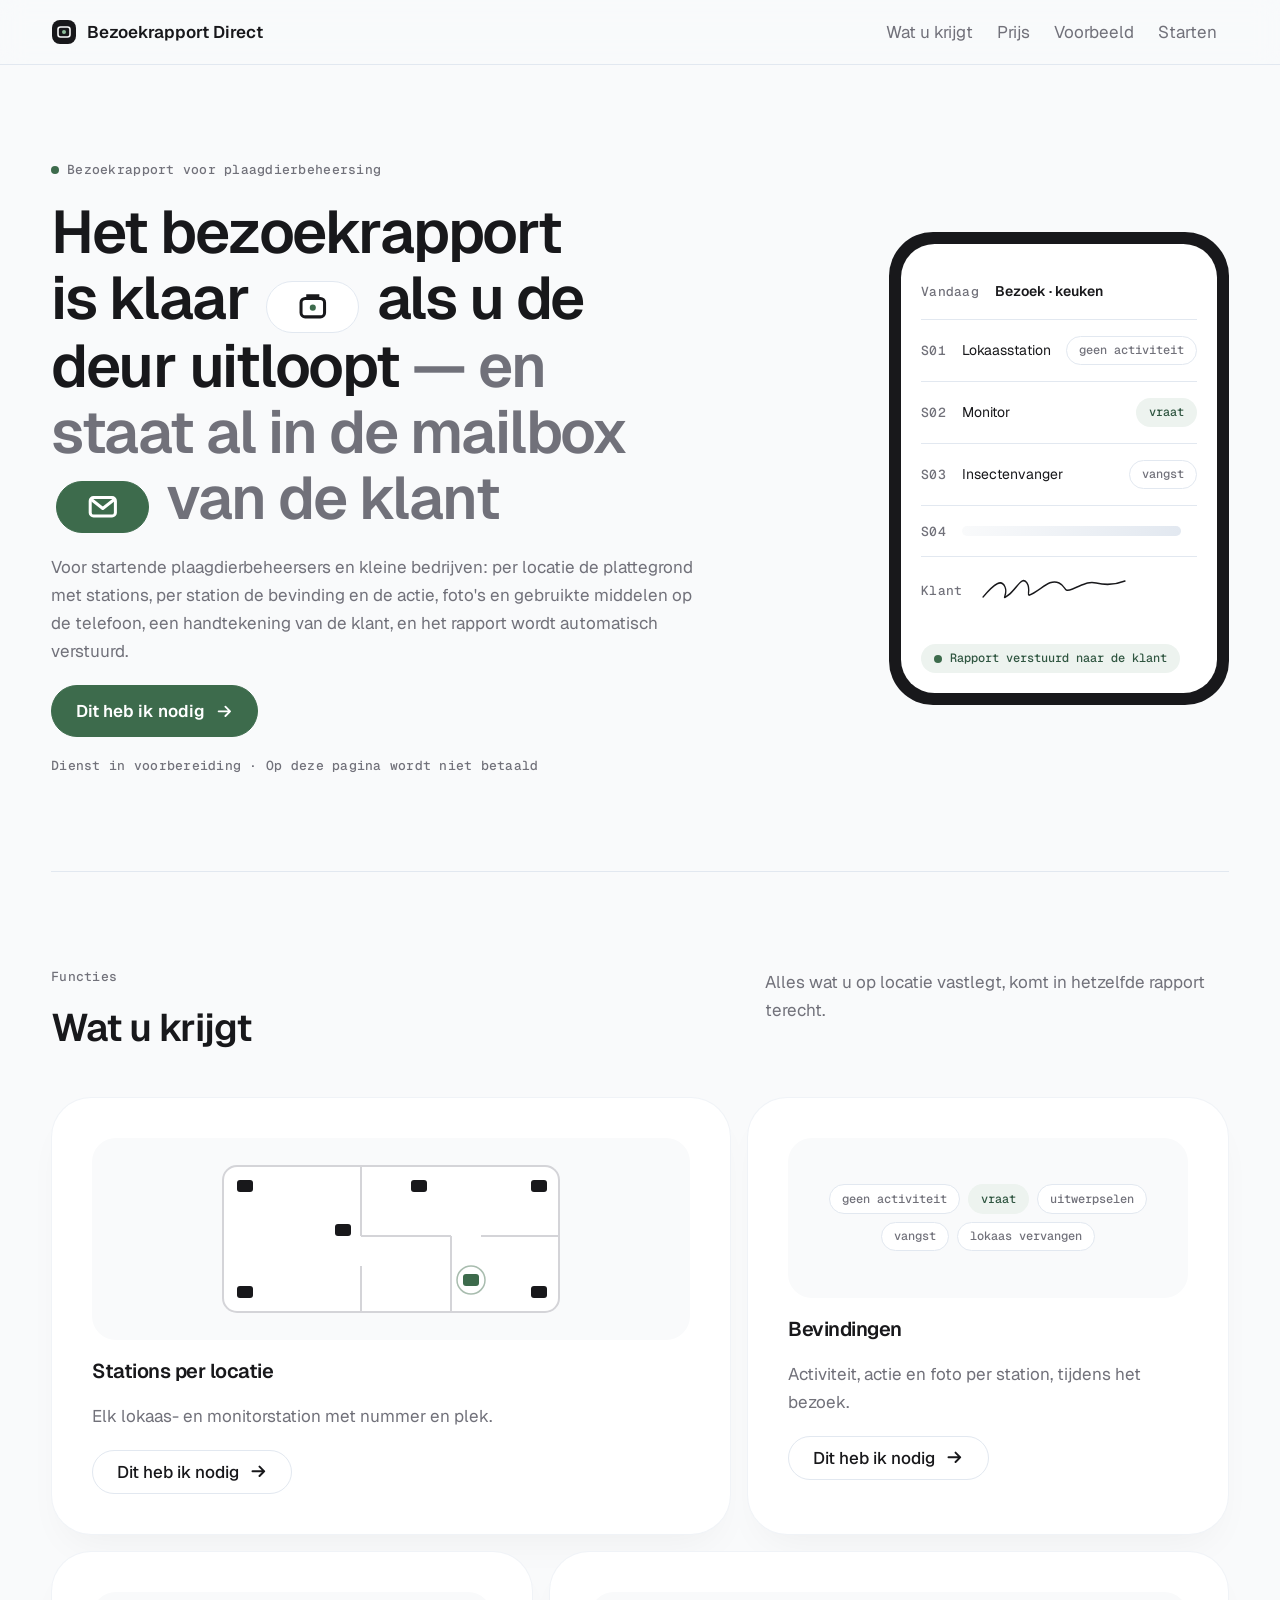
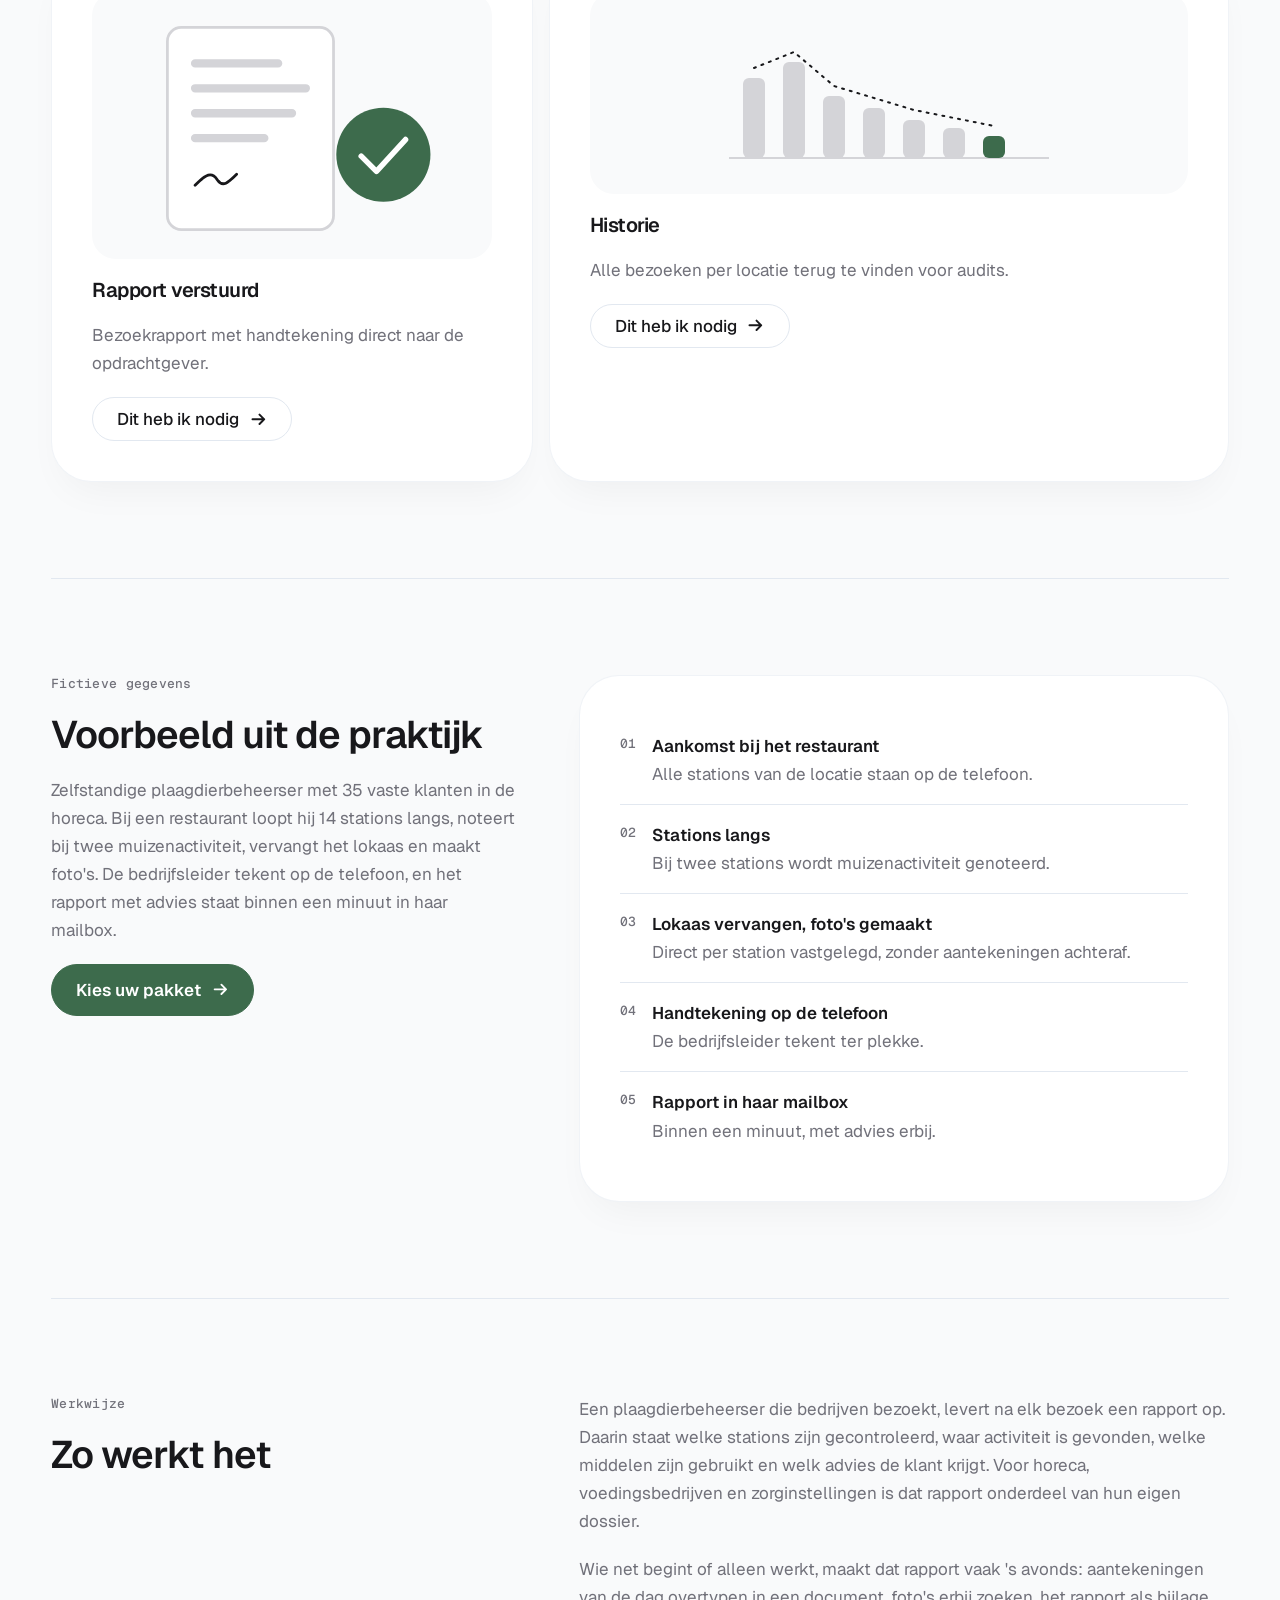
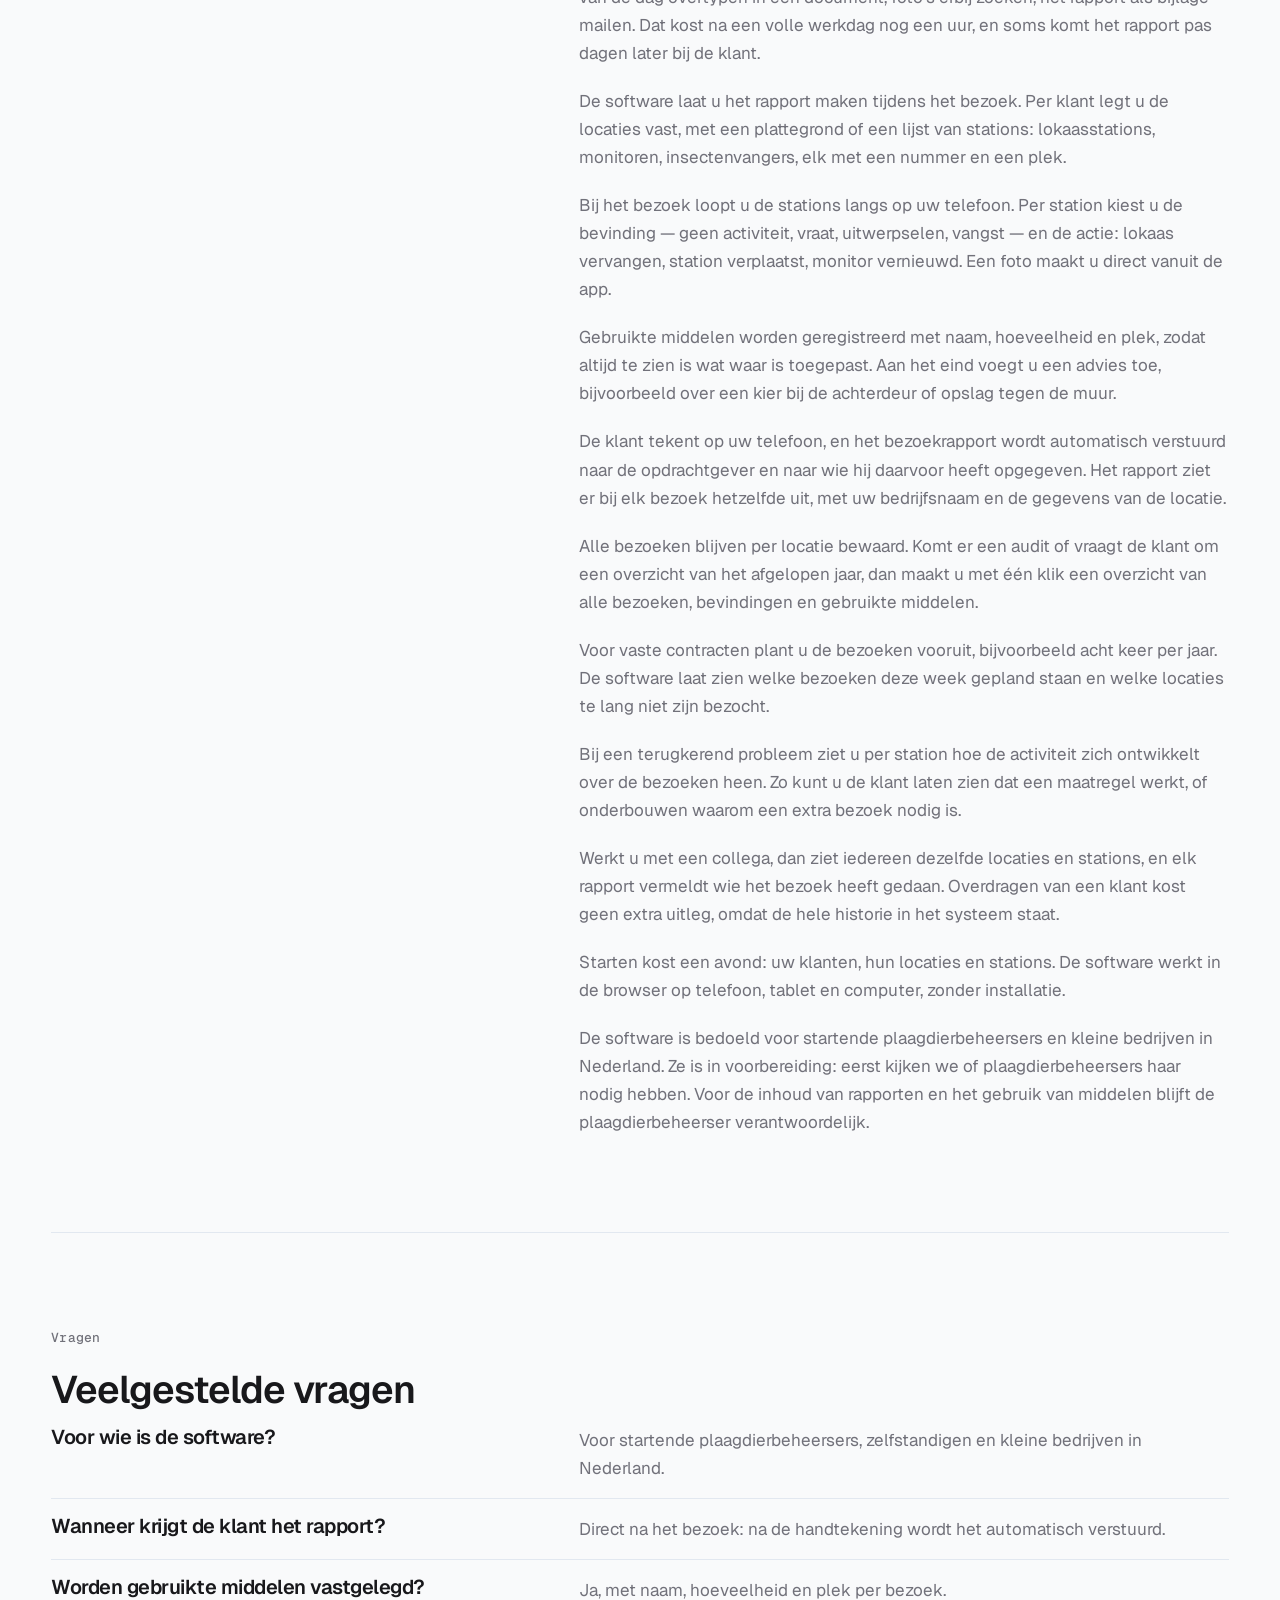
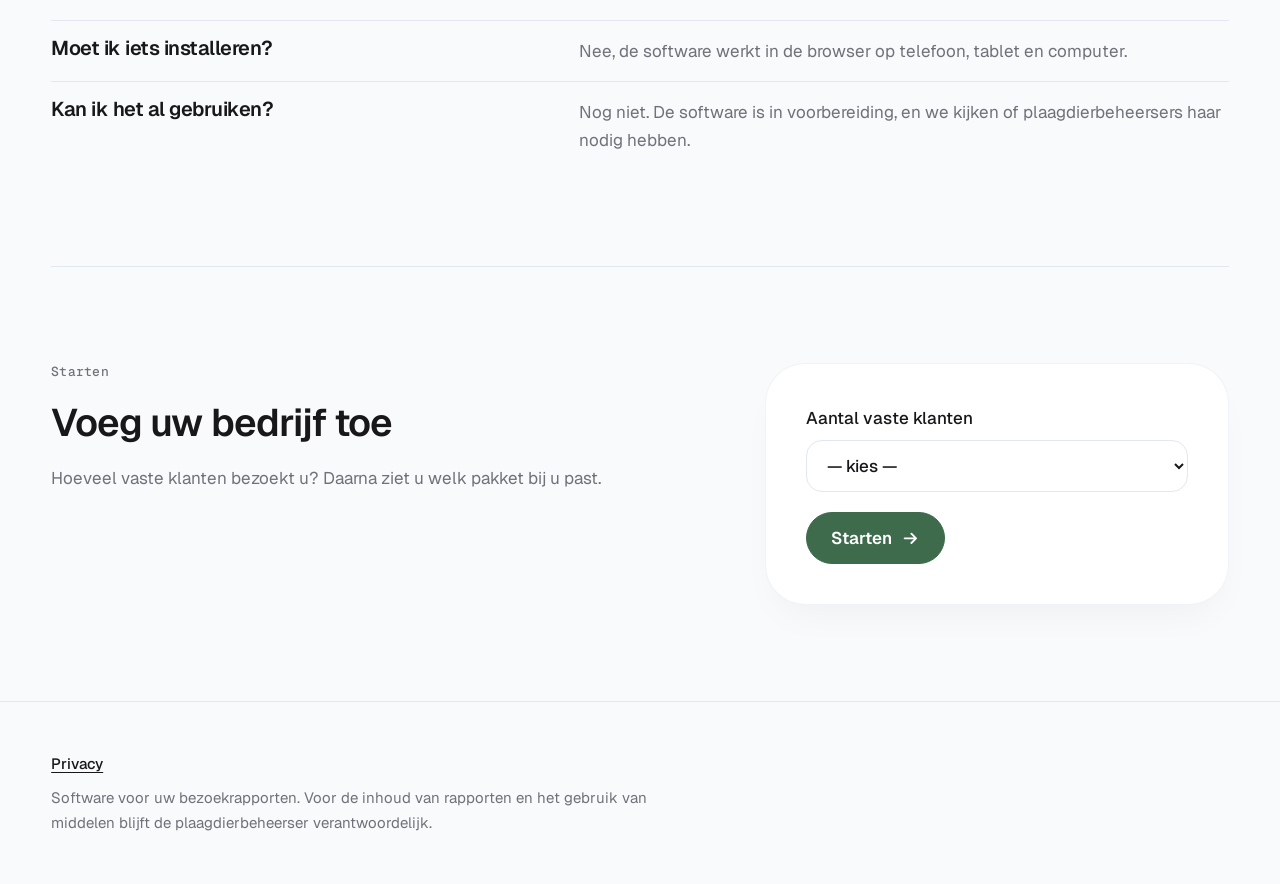
==== commit 3e71087f: "Главная: стиль на готовых настройках темы, свой CSS — минимум (СМ-45, слово Владельца «1а», «2б»)" ====
--- a/index.html
+++ b/index.html
@@ -77,135 +77,126 @@
 height="0" width="0" style="display:none;visibility:hidden"></iframe></noscript>
 <!-- End Google Tag Manager (noscript) -->
 
-<header class="bar"><div class="shell">
-  <div class="mark"><a href="index.html" data-ev="click_logo_home"><svg viewBox="0 0 26 26" aria-hidden="true"><rect x="1" y="1" width="24" height="24" rx="8" fill="#18181b"/><rect x="7" y="8" width="12" height="10" rx="2.5" fill="none" stroke="#fafafa" stroke-width="1.6"/><circle cx="13" cy="13" r="2" fill="#8fbf9c"/></svg>Bezoekrapport Direct</a></div>
-  <nav class="links" aria-label="Hoofdmenu"><a href="#wat" data-ev="click_nav_wat">Wat u krijgt</a><a href="price.html" data-ev="click_nav_prijs">Prijs</a><a href="#voorbeeld" data-ev="click_nav_voorbeeld">Voorbeeld</a><a href="#start" data-ev="click_nav_start">Starten</a></nav>
+<header><div class="shell">
+  <a class="home" href="index.html" data-ev="click_logo_home"><svg viewBox="0 0 26 26" aria-hidden="true"><rect x="1" y="1" width="24" height="24" rx="8" fill="#18181b"/><rect x="7" y="8" width="12" height="10" rx="2.5" fill="none" stroke="#f9fafb" stroke-width="1.6"/><circle cx="13" cy="13" r="2" fill="#8fbf9c"/></svg>Bezoekrapport Direct</a>
+  <nav aria-label="Hoofdmenu"><a href="#wat" data-ev="click_nav_wat">Wat u krijgt</a><a href="price.html" data-ev="click_nav_prijs">Prijs</a><a href="#voorbeeld" data-ev="click_nav_voorbeeld">Voorbeeld</a><a href="#start" data-ev="click_nav_start">Starten</a></nav>
 </div></header>
 
 <main class="shell">
-  <div class="lead">
-    <div class="cascade">
-      <p class="tag"><i aria-hidden="true"></i>Bezoekrapport voor plaagdierbeheersing</p>
-      <h1>Het bezoekrapport is klaar <span class="chip-img" aria-hidden="true"><svg viewBox="0 0 20 20"><rect x="3" y="5" width="14" height="11" rx="2.5" fill="none" stroke="#18181b" stroke-width="1.8"/><path d="M7 5V3.5h6V5" fill="none" stroke="#18181b" stroke-width="1.8" stroke-linecap="round"/><circle cx="10" cy="10.5" r="1.8" fill="#3d6b4c"/></svg></span> als u de deur uitloopt <span class="dim">— en staat al in de mailbox <span class="chip-img on" aria-hidden="true"><svg viewBox="0 0 20 20"><rect x="2.5" y="4.5" width="15" height="11" rx="2" fill="none" stroke="#fff" stroke-width="1.8"/><path d="M3 5.5l7 5.5 7-5.5" fill="none" stroke="#fff" stroke-width="1.8" stroke-linejoin="round"/></svg></span> van de klant</span></h1>
-      <div class="chip-row" aria-hidden="true"><span class="chip-img"><svg viewBox="0 0 20 20"><rect x="3" y="5" width="14" height="11" rx="2.5" fill="none" stroke="#18181b" stroke-width="1.8"/><path d="M7 5V3.5h6V5" fill="none" stroke="#18181b" stroke-width="1.8" stroke-linecap="round"/><circle cx="10" cy="10.5" r="1.8" fill="#3d6b4c"/></svg></span><span class="chip-img on"><svg viewBox="0 0 20 20"><rect x="2.5" y="4.5" width="15" height="11" rx="2" fill="none" stroke="#fff" stroke-width="1.8"/><path d="M3 5.5l7 5.5 7-5.5" fill="none" stroke="#fff" stroke-width="1.8" stroke-linejoin="round"/></svg></span></div>
-      <p class="intro">Voor startende plaagdierbeheersers en kleine bedrijven: per locatie de plattegrond met stations, per station de bevinding en de actie, foto's en gebruikte middelen op de telefoon, een handtekening van de klant, en het rapport wordt automatisch verstuurd.</p>
-      <div class="act">
-        <a class="go" href="price.html" data-ev="cta_click">Dit heb ik nodig<svg viewBox="0 0 18 18" aria-hidden="true"><path d="M3.5 9h11M10 4.5L14.5 9 10 13.5" fill="none" stroke="currentColor" stroke-width="1.8" stroke-linecap="round" stroke-linejoin="round"/></svg></a>
-        <p class="note">Dienst in voorbereiding · Op deze pagina wordt niet betaald</p>
+  <section class="split">
+    <div class="stack">
+      <p class="meta rise"><span class="dot"></span> Bezoekrapport voor plaagdierbeheersing</p>
+      <h1 class="rise" style="--i:1">Het bezoekrapport is klaar <span class="glyph" aria-hidden="true"><svg viewBox="0 0 20 20"><rect x="3" y="5" width="14" height="11" rx="2.5" fill="none" stroke="#18181b" stroke-width="1.8"/><path d="M7 5V3.5h6V5" fill="none" stroke="#18181b" stroke-width="1.8" stroke-linecap="round"/><circle cx="10" cy="10.5" r="1.8" fill="#3d6b4c"/></svg></span> als u de deur uitloopt <span class="soft">— en staat al in de mailbox <span class="glyph on" aria-hidden="true"><svg viewBox="0 0 20 20"><rect x="2.5" y="4.5" width="15" height="11" rx="2" fill="none" stroke="#fff" stroke-width="1.8"/><path d="M3 5.5l7 5.5 7-5.5" fill="none" stroke="#fff" stroke-width="1.8" stroke-linejoin="round"/></svg></span> van de klant</span></h1>
+      <p class="cluster glyphs" aria-hidden="true"><span class="glyph"><svg viewBox="0 0 20 20"><rect x="3" y="5" width="14" height="11" rx="2.5" fill="none" stroke="#18181b" stroke-width="1.8"/><path d="M7 5V3.5h6V5" fill="none" stroke="#18181b" stroke-width="1.8" stroke-linecap="round"/><circle cx="10" cy="10.5" r="1.8" fill="#3d6b4c"/></svg></span><span class="glyph on"><svg viewBox="0 0 20 20"><rect x="2.5" y="4.5" width="15" height="11" rx="2" fill="none" stroke="#fff" stroke-width="1.8"/><path d="M3 5.5l7 5.5 7-5.5" fill="none" stroke="#fff" stroke-width="1.8" stroke-linejoin="round"/></svg></span></p>
+      <p class="rise" style="--i:2">Voor startende plaagdierbeheersers en kleine bedrijven: per locatie de plattegrond met stations, per station de bevinding en de actie, foto's en gebruikte middelen op de telefoon, een handtekening van de klant, en het rapport wordt automatisch verstuurd.</p>
+      <a class="button rise" style="--i:3" href="price.html" data-ev="cta_click">Dit heb ik nodig<svg viewBox="0 0 18 18" aria-hidden="true"><path d="M3.5 9h11M10 4.5L14.5 9 10 13.5" fill="none" stroke="currentColor" stroke-width="1.8" stroke-linecap="round" stroke-linejoin="round"/></svg></a>
+      <p class="meta rise" style="--i:4">Dienst in voorbereiding · Op deze pagina wordt niet betaald</p>
+    </div>
+
+    <div class="device rise" style="--i:2" aria-hidden="true">
+      <div class="stack">
+        <ul class="rows">
+          <li><span class="meta">Vandaag</span><b>Bezoek · keuken</b></li>
+          <li><code class="meta">S01</code><span>Lokaasstation</span><span class="badge">geen activiteit</span></li>
+          <li><code class="meta">S02</code><span>Monitor</span><span class="badge on">vraat</span></li>
+          <li><code class="meta">S03</code><span>Insectenvanger</span><span class="badge">vangst</span></li>
+          <li><code class="meta">S04</code><span class="skel"></span></li>
+          <li><span class="meta">Klant</span><svg viewBox="0 0 240 34" preserveAspectRatio="none"><path d="M6 24c14-14 22-18 26-10s-6 14 4 8 16-20 22-12-4 16 8 10 20-14 30-10 4 10 16 6 18-8 28-6 22 2 34-2" fill="none" stroke="currentColor" stroke-width="1.6" stroke-linecap="round"/></svg></li>
+        </ul>
+        <p class="badge on"><span class="dot"></span>Rapport verstuurd naar de klant</p>
       </div>
     </div>
-
-    <div class="phone" aria-hidden="true">
-      <div class="screen">
-        <div class="notch"></div>
-        <div class="scr-head"><b>Bezoek · keuken</b><span>vandaag</span></div>
-        <ul class="st">
-          <li><code>S01</code><span>Lokaasstation</span><em>geen activiteit</em></li>
-          <li><code>S02</code><span>Monitor</span><em class="hit">vraat</em></li>
-          <li><code>S03</code><span>Insectenvanger</span><em>vangst</em></li>
-          <li><code>S04</code><span class="skel s1"></span><span class="skel s2"></span></li>
-        </ul>
-        <div class="sign"><small>Handtekening klant</small><svg viewBox="0 0 240 34" preserveAspectRatio="none"><path d="M6 24c14-14 22-18 26-10s-6 14 4 8 16-20 22-12-4 16 8 10 20-14 30-10 4 10 16 6 18-8 28-6 22 2 34-2" fill="none" stroke="currentColor" stroke-width="1.6" stroke-linecap="round"/></svg></div>
-        <div class="sent"><span class="pulse"></span>Rapport verstuurd naar de klant</div>
-      </div>
-    </div>
-  </div>
-
-  <section id="wat" class="block" data-view="features_view">
-    <div class="block-head">
-      <div><span class="idx">Functies</span><h2>Wat u krijgt</h2></div>
+  </section>
+
+  <section id="wat" data-view="features_view">
+    <div class="split">
+      <div class="stack"><p class="meta">Functies</p><h2>Wat u krijgt</h2></div>
       <p>Alles wat u op locatie vastlegt, komt in hetzelfde rapport terecht.</p>
     </div>
     <div class="bento">
-      <article class="tile w7 rv">
+      <article class="tile stack wide reveal">
         <div class="art"><svg viewBox="0 0 360 170" aria-hidden="true"><rect x="12" y="12" width="336" height="146" rx="14" fill="#fff" stroke="#d4d4d8" stroke-width="2"/><path d="M150 12v70M150 112v46M150 82h90M270 82h78M240 82v76" fill="none" stroke="#d4d4d8" stroke-width="2"/><g fill="#18181b"><rect x="26" y="26" width="16" height="12" rx="3"/><rect x="26" y="132" width="16" height="12" rx="3"/><rect x="124" y="70" width="16" height="12" rx="3"/><rect x="200" y="26" width="16" height="12" rx="3"/><rect x="320" y="26" width="16" height="12" rx="3"/><rect x="320" y="132" width="16" height="12" rx="3"/></g><rect x="252" y="120" width="16" height="12" rx="3" fill="#3d6b4c"/><circle cx="260" cy="126" r="14" fill="none" stroke="#3d6b4c" stroke-width="1.5" opacity=".45"/></svg></div>
-        <div><h3>Stations per locatie</h3><p>Elk lokaas- en monitorstation met nummer en plek.</p></div>
-        <a class="ghost" href="price.html" data-ev="feature_stations">Dit heb ik nodig<svg viewBox="0 0 16 16" aria-hidden="true"><path d="M3 8h10M9 4l4 4-4 4" fill="none" stroke="currentColor" stroke-width="1.7" stroke-linecap="round" stroke-linejoin="round"/></svg></a>
-      </article>
-      <article class="tile w5 rv">
-        <div class="art"><div class="chips" aria-hidden="true"><span>geen activiteit</span><span class="hit">vraat</span><span>uitwerpselen</span><span>vangst</span><span>lokaas vervangen</span></div></div>
-        <div><h3>Bevindingen</h3><p>Activiteit, actie en foto per station, tijdens het bezoek.</p></div>
-        <a class="ghost" href="price.html" data-ev="feature_bevinding">Dit heb ik nodig<svg viewBox="0 0 16 16" aria-hidden="true"><path d="M3 8h10M9 4l4 4-4 4" fill="none" stroke="currentColor" stroke-width="1.7" stroke-linecap="round" stroke-linejoin="round"/></svg></a>
-      </article>
-      <article class="tile w5 rv">
+        <h3>Stations per locatie</h3><p>Elk lokaas- en monitorstation met nummer en plek.</p>
+        <a class="button quiet" href="price.html" data-ev="feature_stations">Dit heb ik nodig<svg viewBox="0 0 16 16" aria-hidden="true"><path d="M3 8h10M9 4l4 4-4 4" fill="none" stroke="currentColor" stroke-width="1.7" stroke-linecap="round" stroke-linejoin="round"/></svg></a>
+      </article>
+      <article class="tile stack reveal">
+        <div class="art"><p class="cluster" aria-hidden="true"><span class="badge">geen activiteit</span><span class="badge on">vraat</span><span class="badge">uitwerpselen</span><span class="badge">vangst</span><span class="badge">lokaas vervangen</span></p></div>
+        <h3>Bevindingen</h3><p>Activiteit, actie en foto per station, tijdens het bezoek.</p>
+        <a class="button quiet" href="price.html" data-ev="feature_bevinding">Dit heb ik nodig<svg viewBox="0 0 16 16" aria-hidden="true"><path d="M3 8h10M9 4l4 4-4 4" fill="none" stroke="currentColor" stroke-width="1.7" stroke-linecap="round" stroke-linejoin="round"/></svg></a>
+      </article>
+      <article class="tile stack reveal">
         <div class="art"><svg viewBox="0 0 260 170" aria-hidden="true"><rect x="40" y="14" width="120" height="146" rx="10" fill="#fff" stroke="#d4d4d8" stroke-width="2"/><g stroke="#d4d4d8" stroke-width="6" stroke-linecap="round"><path d="M60 40h60M60 58h80M60 76h70M60 94h50"/></g><path d="M60 128c8-8 12-10 16-4s8 2 14-4" fill="none" stroke="#18181b" stroke-width="2" stroke-linecap="round"/><circle cx="196" cy="106" r="34" fill="#3d6b4c"/><path d="M180 107l11 11 21-23" fill="none" stroke="#fff" stroke-width="4" stroke-linecap="round" stroke-linejoin="round"/></svg></div>
-        <div><h3>Rapport verstuurd</h3><p>Bezoekrapport met handtekening direct naar de opdrachtgever.</p></div>
-        <a class="ghost" href="price.html" data-ev="feature_rapport">Dit heb ik nodig<svg viewBox="0 0 16 16" aria-hidden="true"><path d="M3 8h10M9 4l4 4-4 4" fill="none" stroke="currentColor" stroke-width="1.7" stroke-linecap="round" stroke-linejoin="round"/></svg></a>
-      </article>
-      <article class="tile w7 rv">
+        <h3>Rapport verstuurd</h3><p>Bezoekrapport met handtekening direct naar de opdrachtgever.</p>
+        <a class="button quiet" href="price.html" data-ev="feature_rapport">Dit heb ik nodig<svg viewBox="0 0 16 16" aria-hidden="true"><path d="M3 8h10M9 4l4 4-4 4" fill="none" stroke="currentColor" stroke-width="1.7" stroke-linecap="round" stroke-linejoin="round"/></svg></a>
+      </article>
+      <article class="tile stack wide reveal">
         <div class="art"><svg viewBox="0 0 360 170" aria-hidden="true"><path d="M20 150h320" stroke="#d4d4d8" stroke-width="2"/><g fill="#d4d4d8"><rect x="34" y="70" width="22" height="80" rx="6"/><rect x="74" y="54" width="22" height="96" rx="6"/><rect x="114" y="88" width="22" height="62" rx="6"/><rect x="154" y="100" width="22" height="50" rx="6"/><rect x="194" y="112" width="22" height="38" rx="6"/><rect x="234" y="120" width="22" height="30" rx="6"/></g><rect x="274" y="128" width="22" height="22" rx="6" fill="#3d6b4c"/><path d="M45 60l40-16 40 34 40 12 40 12 40 8 40 8" fill="none" stroke="#18181b" stroke-width="2" stroke-linecap="round" stroke-linejoin="round" stroke-dasharray="2 6"/></svg></div>
-        <div><h3>Historie</h3><p>Alle bezoeken per locatie terug te vinden voor audits.</p></div>
-        <a class="ghost" href="price.html" data-ev="feature_historie">Dit heb ik nodig<svg viewBox="0 0 16 16" aria-hidden="true"><path d="M3 8h10M9 4l4 4-4 4" fill="none" stroke="currentColor" stroke-width="1.7" stroke-linecap="round" stroke-linejoin="round"/></svg></a>
-      </article>
-    </div>
-  </section>
-
-  <section id="voorbeeld" class="block" data-view="example_view">
-    <div class="zig">
-      <div>
-        <span class="idx">Fictieve gegevens</span>
-        <h2>Voorbeeld uit de praktijk</h2>
-        <p class="story">Zelfstandige plaagdierbeheerser met 35 vaste klanten in de horeca. Bij een restaurant loopt hij 14 stations langs, noteert bij twee muizenactiviteit, vervangt het lokaas en maakt foto's. De bedrijfsleider tekent op de telefoon, en het rapport met advies staat binnen een minuut in haar mailbox.</p>
-        <a class="go" href="price.html" data-ev="click_cta_after_example">Kies uw pakket<svg viewBox="0 0 18 18" aria-hidden="true"><path d="M3.5 9h11M10 4.5L14.5 9 10 13.5" fill="none" stroke="currentColor" stroke-width="1.8" stroke-linecap="round" stroke-linejoin="round"/></svg></a>
-      </div>
-      <ol class="flow">
-        <li class="rv"><div><b>Aankomst bij het restaurant</b><span>Alle stations van de locatie staan op de telefoon.</span></div></li>
-        <li class="rv"><div><b>Stations langs</b><span>Bij twee stations wordt muizenactiviteit genoteerd.</span></div></li>
-        <li class="rv"><div><b>Lokaas vervangen, foto's gemaakt</b><span>Direct per station vastgelegd, zonder aantekeningen achteraf.</span></div></li>
-        <li class="rv"><div><b>Handtekening op de telefoon</b><span>De bedrijfsleider tekent ter plekke.</span></div></li>
-        <li class="rv end"><div><b>Rapport in haar mailbox</b><span>Binnen een minuut, met advies erbij.</span></div></li>
-      </ol>
-    </div>
+        <h3>Historie</h3><p>Alle bezoeken per locatie terug te vinden voor audits.</p>
+        <a class="button quiet" href="price.html" data-ev="feature_historie">Dit heb ik nodig<svg viewBox="0 0 16 16" aria-hidden="true"><path d="M3 8h10M9 4l4 4-4 4" fill="none" stroke="currentColor" stroke-width="1.7" stroke-linecap="round" stroke-linejoin="round"/></svg></a>
+      </article>
+    </div>
+  </section>
+
+  <section id="voorbeeld" class="split flip" data-view="example_view">
+    <div class="stack">
+      <p class="meta">Fictieve gegevens</p>
+      <h2>Voorbeeld uit de praktijk</h2>
+      <p>Zelfstandige plaagdierbeheerser met 35 vaste klanten in de horeca. Bij een restaurant loopt hij 14 stations langs, noteert bij twee muizenactiviteit, vervangt het lokaas en maakt foto's. De bedrijfsleider tekent op de telefoon, en het rapport met advies staat binnen een minuut in haar mailbox.</p>
+      <a class="button" href="price.html" data-ev="click_cta_after_example">Kies uw pakket<svg viewBox="0 0 18 18" aria-hidden="true"><path d="M3.5 9h11M10 4.5L14.5 9 10 13.5" fill="none" stroke="currentColor" stroke-width="1.8" stroke-linecap="round" stroke-linejoin="round"/></svg></a>
+    </div>
+    <ol class="rows tile">
+      <li class="reveal"><div><b>Aankomst bij het restaurant</b><p>Alle stations van de locatie staan op de telefoon.</p></div></li>
+      <li class="reveal"><div><b>Stations langs</b><p>Bij twee stations wordt muizenactiviteit genoteerd.</p></div></li>
+      <li class="reveal"><div><b>Lokaas vervangen, foto's gemaakt</b><p>Direct per station vastgelegd, zonder aantekeningen achteraf.</p></div></li>
+      <li class="reveal"><div><b>Handtekening op de telefoon</b><p>De bedrijfsleider tekent ter plekke.</p></div></li>
+      <li class="reveal"><div><b>Rapport in haar mailbox</b><p>Binnen een minuut, met advies erbij.</p></div></li>
+    </ol>
   </section>
 <!-- seo-tekst:start -->
-  <section id="opis" class="block">
-    <div class="prose">
-      <div class="side"><span class="idx">Werkwijze</span><h2>Zo werkt het</h2></div>
-      <div class="col">
-        <p>Een plaagdierbeheerser die bedrijven bezoekt, levert na elk bezoek een rapport op. Daarin staat welke stations zijn gecontroleerd, waar activiteit is gevonden, welke middelen zijn gebruikt en welk advies de klant krijgt. Voor horeca, voedingsbedrijven en zorginstellingen is dat rapport onderdeel van hun eigen dossier.</p>
-        <p>Wie net begint of alleen werkt, maakt dat rapport vaak 's avonds: aantekeningen van de dag overtypen in een document, foto's erbij zoeken, het rapport als bijlage mailen. Dat kost na een volle werkdag nog een uur, en soms komt het rapport pas dagen later bij de klant.</p>
-        <p>De software laat u het rapport maken tijdens het bezoek. Per klant legt u de locaties vast, met een plattegrond of een lijst van stations: lokaasstations, monitoren, insectenvangers, elk met een nummer en een plek.</p>
-        <p>Bij het bezoek loopt u de stations langs op uw telefoon. Per station kiest u de bevinding — geen activiteit, vraat, uitwerpselen, vangst — en de actie: lokaas vervangen, station verplaatst, monitor vernieuwd. Een foto maakt u direct vanuit de app.</p>
-        <p>Gebruikte middelen worden geregistreerd met naam, hoeveelheid en plek, zodat altijd te zien is wat waar is toegepast. Aan het eind voegt u een advies toe, bijvoorbeeld over een kier bij de achterdeur of opslag tegen de muur.</p>
-        <p>De klant tekent op uw telefoon, en het bezoekrapport wordt automatisch verstuurd naar de opdrachtgever en naar wie hij daarvoor heeft opgegeven. Het rapport ziet er bij elk bezoek hetzelfde uit, met uw bedrijfsnaam en de gegevens van de locatie.</p>
-        <p>Alle bezoeken blijven per locatie bewaard. Komt er een audit of vraagt de klant om een overzicht van het afgelopen jaar, dan maakt u met één klik een overzicht van alle bezoeken, bevindingen en gebruikte middelen.</p>
-        <p>Voor vaste contracten plant u de bezoeken vooruit, bijvoorbeeld acht keer per jaar. De software laat zien welke bezoeken deze week gepland staan en welke locaties te lang niet zijn bezocht.</p>
-        <p>Bij een terugkerend probleem ziet u per station hoe de activiteit zich ontwikkelt over de bezoeken heen. Zo kunt u de klant laten zien dat een maatregel werkt, of onderbouwen waarom een extra bezoek nodig is.</p>
-        <p>Werkt u met een collega, dan ziet iedereen dezelfde locaties en stations, en elk rapport vermeldt wie het bezoek heeft gedaan. Overdragen van een klant kost geen extra uitleg, omdat de hele historie in het systeem staat.</p>
-        <p>Starten kost een avond: uw klanten, hun locaties en stations. De software werkt in de browser op telefoon, tablet en computer, zonder installatie.</p>
-        <p>De software is bedoeld voor startende plaagdierbeheersers en kleine bedrijven in Nederland. Ze is in voorbereiding: eerst kijken we of plaagdierbeheersers haar nodig hebben. Voor de inhoud van rapporten en het gebruik van middelen blijft de plaagdierbeheerser verantwoordelijk.</p>
-      </div>
-    </div>
-  </section>
-  <section id="faq" class="block">
-    <div class="block-head"><div><span class="idx">Vragen</span><h2>Veelgestelde vragen</h2></div></div>
-    <div class="qa">
-      <div class="qa-row"><h3>Voor wie is de software?</h3><p>Voor startende plaagdierbeheersers, zelfstandigen en kleine bedrijven in Nederland.</p></div>
-      <div class="qa-row"><h3>Wanneer krijgt de klant het rapport?</h3><p>Direct na het bezoek: na de handtekening wordt het automatisch verstuurd.</p></div>
-      <div class="qa-row"><h3>Worden gebruikte middelen vastgelegd?</h3><p>Ja, met naam, hoeveelheid en plek per bezoek.</p></div>
-      <div class="qa-row"><h3>Moet ik iets installeren?</h3><p>Nee, de software werkt in de browser op telefoon, tablet en computer.</p></div>
-      <div class="qa-row"><h3>Kan ik het al gebruiken?</h3><p>Nog niet. De software is in voorbereiding, en we kijken of plaagdierbeheersers haar nodig hebben.</p></div>
+  <section id="opis" class="split flip">
+    <div class="stack"><p class="meta">Werkwijze</p><h2>Zo werkt het</h2></div>
+    <div class="stack">
+      <p>Een plaagdierbeheerser die bedrijven bezoekt, levert na elk bezoek een rapport op. Daarin staat welke stations zijn gecontroleerd, waar activiteit is gevonden, welke middelen zijn gebruikt en welk advies de klant krijgt. Voor horeca, voedingsbedrijven en zorginstellingen is dat rapport onderdeel van hun eigen dossier.</p>
+      <p>Wie net begint of alleen werkt, maakt dat rapport vaak 's avonds: aantekeningen van de dag overtypen in een document, foto's erbij zoeken, het rapport als bijlage mailen. Dat kost na een volle werkdag nog een uur, en soms komt het rapport pas dagen later bij de klant.</p>
+      <p>De software laat u het rapport maken tijdens het bezoek. Per klant legt u de locaties vast, met een plattegrond of een lijst van stations: lokaasstations, monitoren, insectenvangers, elk met een nummer en een plek.</p>
+      <p>Bij het bezoek loopt u de stations langs op uw telefoon. Per station kiest u de bevinding — geen activiteit, vraat, uitwerpselen, vangst — en de actie: lokaas vervangen, station verplaatst, monitor vernieuwd. Een foto maakt u direct vanuit de app.</p>
+      <p>Gebruikte middelen worden geregistreerd met naam, hoeveelheid en plek, zodat altijd te zien is wat waar is toegepast. Aan het eind voegt u een advies toe, bijvoorbeeld over een kier bij de achterdeur of opslag tegen de muur.</p>
+      <p>De klant tekent op uw telefoon, en het bezoekrapport wordt automatisch verstuurd naar de opdrachtgever en naar wie hij daarvoor heeft opgegeven. Het rapport ziet er bij elk bezoek hetzelfde uit, met uw bedrijfsnaam en de gegevens van de locatie.</p>
+      <p>Alle bezoeken blijven per locatie bewaard. Komt er een audit of vraagt de klant om een overzicht van het afgelopen jaar, dan maakt u met één klik een overzicht van alle bezoeken, bevindingen en gebruikte middelen.</p>
+      <p>Voor vaste contracten plant u de bezoeken vooruit, bijvoorbeeld acht keer per jaar. De software laat zien welke bezoeken deze week gepland staan en welke locaties te lang niet zijn bezocht.</p>
+      <p>Bij een terugkerend probleem ziet u per station hoe de activiteit zich ontwikkelt over de bezoeken heen. Zo kunt u de klant laten zien dat een maatregel werkt, of onderbouwen waarom een extra bezoek nodig is.</p>
+      <p>Werkt u met een collega, dan ziet iedereen dezelfde locaties en stations, en elk rapport vermeldt wie het bezoek heeft gedaan. Overdragen van een klant kost geen extra uitleg, omdat de hele historie in het systeem staat.</p>
+      <p>Starten kost een avond: uw klanten, hun locaties en stations. De software werkt in de browser op telefoon, tablet en computer, zonder installatie.</p>
+      <p>De software is bedoeld voor startende plaagdierbeheersers en kleine bedrijven in Nederland. Ze is in voorbereiding: eerst kijken we of plaagdierbeheersers haar nodig hebben. Voor de inhoud van rapporten en het gebruik van middelen blijft de plaagdierbeheerser verantwoordelijk.</p>
+    </div>
+  </section>
+  <section id="faq">
+    <div class="stack"><p class="meta">Vragen</p><h2>Veelgestelde vragen</h2></div>
+    <div class="rows">
+      <div class="split flip"><h3>Voor wie is de software?</h3><p>Voor startende plaagdierbeheersers, zelfstandigen en kleine bedrijven in Nederland.</p></div>
+      <div class="split flip"><h3>Wanneer krijgt de klant het rapport?</h3><p>Direct na het bezoek: na de handtekening wordt het automatisch verstuurd.</p></div>
+      <div class="split flip"><h3>Worden gebruikte middelen vastgelegd?</h3><p>Ja, met naam, hoeveelheid en plek per bezoek.</p></div>
+      <div class="split flip"><h3>Moet ik iets installeren?</h3><p>Nee, de software werkt in de browser op telefoon, tablet en computer.</p></div>
+      <div class="split flip"><h3>Kan ik het al gebruiken?</h3><p>Nog niet. De software is in voorbereiding, en we kijken of plaagdierbeheersers haar nodig hebben.</p></div>
     </div>
   </section>
 <!-- seo-tekst:end -->
-  <section id="start" class="block" data-view="start_view">
-    <div class="panel">
-      <div>
-        <span class="idx">Starten</span>
-        <h2>Voeg uw bedrijf toe</h2>
-        <p class="why">Hoeveel vaste klanten bezoekt u? Daarna ziet u welk pakket bij u past.</p>
-      </div>
-      <div class="field">
-        <label>Aantal vaste klanten<select data-ev-focus="form_start"><option value="">— kies —</option><option>Tot 10</option><option>10–40</option><option>40–100</option><option>Meer dan 100</option></select></label>
-        <a class="go" href="price.html" data-ev="form_submit_click">Starten<svg viewBox="0 0 18 18" aria-hidden="true"><path d="M3.5 9h11M10 4.5L14.5 9 10 13.5" fill="none" stroke="currentColor" stroke-width="1.8" stroke-linecap="round" stroke-linejoin="round"/></svg></a>
-      </div>
+  <section id="start" class="split" data-view="start_view">
+    <div class="stack">
+      <p class="meta">Starten</p>
+      <h2>Voeg uw bedrijf toe</h2>
+      <p>Hoeveel vaste klanten bezoekt u? Daarna ziet u welk pakket bij u past.</p>
+    </div>
+    <div class="tile stack">
+      <label>Aantal vaste klanten<select data-ev-focus="form_start"><option value="">— kies —</option><option>Tot 10</option><option>10–40</option><option>40–100</option><option>Meer dan 100</option></select></label>
+      <a class="button" href="price.html" data-ev="form_submit_click">Starten<svg viewBox="0 0 18 18" aria-hidden="true"><path d="M3.5 9h11M10 4.5L14.5 9 10 13.5" fill="none" stroke="currentColor" stroke-width="1.8" stroke-linecap="round" stroke-linejoin="round"/></svg></a>
     </div>
   </section>
 </main>
 
-<footer class="foot"><div class="shell">
+<footer><div class="shell">
   <p><a href="privacy.html" data-ev="click_legal_privacy">Privacy</a></p>
-  <p class="small">Software voor uw bezoekrapporten. Voor de inhoud van rapporten en het gebruik van middelen blijft de plaagdierbeheerser verantwoordelijk.</p>
+  <p>Software voor uw bezoekrapporten. Voor de inhoud van rapporten en het gebruik van middelen blijft de plaagdierbeheerser verantwoordelijk.</p>
 </div></footer>
 
 </body>
--- a/variant.css
+++ b/variant.css
@@ -1,276 +1,135 @@
-/* Stitch Design Taste — "Field Clinical": gallery-airy zinc canvas, one moss accent,
-   offset asymmetric layout, Geist + Geist Mono, fluid CSS motion (transform/opacity only). */
+/* Stitch Design Taste (DESIGN.md "Taste Standard": creativity 8, density 4, variance 8, motion 6).
+   Tokens from the style, then general rules only. */
 
 :root {
-  --canvas: #fafafa;          /* Canvas Zinc — page background */
-  --surface: #ffffff;         /* Pure Surface — cards */
-  --ink: #18181b;             /* Charcoal Ink — primary text */
-  --steel: #52525b;           /* Muted Steel — secondary text */
-  --hush: #71717a;            /* Quiet Steel — metadata on white only */
-  --line: #e4e4e7;            /* Whisper Border — 1px structure */
-  --wash: #f4f4f5;            /* Zinc Wash — inset fills */
-  --moss: #3d6b4c;            /* Station Moss — the single accent */
-  --moss-ink: #2f5540;        /* pressed accent */
-  --moss-wash: #edf3ef;       /* accent tint for chips */
-  --shadow: 0 1px 2px rgba(24, 24, 27, .04), 0 18px 40px -24px rgba(24, 24, 27, .18);
+  /* colour — DESIGN.md §2; one accent (moss, saturation < 80 %, white text passes AA) */
+  --canvas: #f9fafb;                    /* Canvas White */
+  --surface: #ffffff;                   /* Pure Surface */
+  --ink: #18181b;                       /* Charcoal Ink */
+  --steel: #71717a;                     /* Steel Secondary */
+  --line: rgb(226 232 240);             /* Whisper Border, opaque for dividers */
+  --border: rgba(226, 232, 240, .5);    /* Whisper Border on cards */
+  --accent: #3d6b4c;
+  --accent-ink: #2f5540;
+  --accent-wash: #edf3ef;
+  --shadow: 0 20px 40px -15px rgba(0, 0, 0, .05);  /* Diffused Shadow */
+  /* type — §3 */
+  --font-sans: "Geist", "Segoe UI", system-ui, sans-serif;
+  --font-mono: "Geist Mono", ui-monospace, Consolas, monospace;
+  --text-display: clamp(2.25rem, 5vw, 3.75rem);
+  --text-h2: clamp(1.75rem, 3vw, 2.5rem);
+  --text-h3: 1.25rem;
+  --text-body: 1.0625rem;
+  --text-meta: .8125rem;
+  --tracking: -.025em;
+  --leading-tight: 1.1;
+  --leading-body: 1.65;
+  /* space, shape — §4, §6, §7 */
+  --max: 1400px;
+  --gutter: clamp(1rem, 4vw, 4rem);
+  --section: 6rem;                      /* 3rem below 768px, see media */
+  --gap: clamp(2rem, 5vw, 5rem);
+  --pad-card: 2.5rem;                   /* 1.5rem below 768px */
+  --radius-card: 2.5rem;
+  --radius-inner: 1.5rem;
+  --radius-field: 1rem;
+  --radius-pill: 999px;
+  /* motion — §8, spring approximated as a cubic curve */
   --spring: cubic-bezier(.2, .9, .25, 1);
-  --sans: "Geist", "Segoe UI", system-ui, -apple-system, sans-serif;
-  --mono: "Geist Mono", ui-monospace, "SFMono-Regular", Consolas, monospace;
-  --gap: clamp(3.5rem, 8vw, 7rem);
-  color-scheme: light;
+  --dur: .6s;
 }
 
 *, *::before, *::after { box-sizing: border-box; }
+html { scroll-behavior: smooth; }
+body { margin: 0; background: var(--canvas); color: var(--ink); font: 400 var(--text-body)/var(--leading-body) var(--font-sans); -webkit-font-smoothing: antialiased; }
+h1, h2, h3 { margin: 0; color: var(--ink); font-weight: 600; letter-spacing: var(--tracking); line-height: var(--leading-tight); text-wrap: balance; }
+h1 { font-size: var(--text-display); }
+h2 { font-size: var(--text-h2); }
+h3 { font-size: var(--text-h3); }
+p { margin: 0; color: var(--steel); max-width: 65ch; }
+b { font-weight: 600; color: var(--ink); }
+a { color: inherit; }
+svg { display: block; }
+:focus-visible, select:focus { outline: 2px solid var(--accent); outline-offset: 2px; }
 
-html { -webkit-text-size-adjust: 100%; scroll-behavior: smooth; }
+/* layout */
+.shell { max-width: var(--max); margin: 0 auto; padding: 0 var(--gutter); }
+section { padding: var(--section) 0; border-top: 1px solid var(--line); scroll-margin-top: 64px; }
+main > section:first-child { border-top: 0; }
+section > * + * { margin-top: clamp(2rem, 4vw, 3rem); }
+.split { display: grid; grid-template-columns: var(--cols, minmax(0, 7fr) minmax(0, 5fr)); gap: 1.5rem var(--gap); }
+.flip { --cols: minmax(0, 5fr) minmax(0, 7fr); }
+.split > * + * { margin-top: 0; }
+.stack { display: grid; gap: 1.25rem; align-content: start; justify-items: start; }
+.cluster { display: flex; flex-wrap: wrap; gap: .5rem; }
+.bento { display: grid; grid-template-columns: repeat(12, minmax(0, 1fr)); gap: 1rem; }
+.bento > * { grid-column: span 5; }
+.bento > .wide { grid-column: span 7; }
 
-body {
-  margin: 0;
-  background: var(--canvas);
-  color: var(--ink);
-  font-family: var(--sans);
-  font-size: 1.0625rem;
-  line-height: 1.6;
-  font-feature-settings: "ss01", "cv11";
-  -webkit-font-smoothing: antialiased;
-  overflow-x: hidden;
+/* header, footer (also replace the shared base: white header, navy footer) */
+header { position: sticky; top: 0; z-index: 10; background: rgba(249, 250, 251, .86); backdrop-filter: blur(12px); border-bottom: 1px solid var(--line); }
+header .shell { display: flex; flex-wrap: wrap; align-items: center; justify-content: space-between; min-height: 64px; }
+header nav { display: flex; flex-wrap: wrap; }
+header a { display: inline-flex; align-items: center; gap: .6rem; min-height: 44px; padding: 0 .75rem; border-radius: var(--radius-pill); color: var(--steel); text-decoration: none; transition: background-color var(--dur) var(--spring), color var(--dur) var(--spring); }
+header a:hover { color: var(--ink); background: var(--surface); }
+header .home { padding-left: 0; color: var(--ink); font-weight: 600; }
+header svg { width: 26px; height: 26px; }
+footer { padding: 2.5rem 0 3rem; background: transparent; color: var(--ink); border-top: 1px solid var(--line); font-size: .9375rem; }
+footer a { display: inline-flex; align-items: center; min-height: 44px; color: var(--ink); font-weight: 500; text-underline-offset: 3px; }
+
+/* components */
+.meta { display: inline-flex; align-items: center; gap: .5rem; font: 500 var(--text-meta)/1.4 var(--font-mono); letter-spacing: .02em; color: var(--steel); }
+.soft { color: var(--steel); }
+.button { display: inline-flex; align-items: center; justify-content: center; gap: .6rem; min-height: 52px; padding: 0 1.5rem; border: 1px solid var(--accent); border-radius: var(--radius-pill); background: var(--accent); color: #fff; font-weight: 600; text-decoration: none; transition: transform var(--dur) var(--spring), background-color var(--dur) var(--spring), border-color var(--dur) var(--spring); }
+.button:hover { background: var(--accent-ink); }
+.button:active { transform: translateY(1px) scale(.98); }
+.button svg { width: 1.1em; height: 1.1em; }
+.button.quiet { min-height: 44px; border-color: var(--line); background: var(--surface); color: var(--ink); font-weight: 500; }
+.button.quiet:hover { border-color: var(--accent); }
+.art { display: grid; place-items: center; width: 100%; min-height: 10rem; padding: 1rem; border-radius: var(--radius-inner); background: var(--canvas); }
+.art svg { width: 100%; max-width: 360px; height: auto; }
+.art .cluster { justify-content: center; }
+.rows { width: 100%; margin: 0; padding: 0; list-style: none; counter-reset: n; }
+.rows > * { padding: 1rem 0; border-top: 1px solid var(--line); }
+.rows > :first-child { border-top: 0; }
+.rows > li { display: grid; grid-template-columns: auto minmax(0, 1fr) auto; gap: 1rem; align-items: center; }
+.rows svg { width: 100%; height: 34px; }
+ol.rows > li::before { counter-increment: n; content: counter(n, decimal-leading-zero); align-self: start; font: 500 var(--text-meta)/1.8 var(--font-mono); color: var(--steel); }
+.tile { margin: 0; padding: var(--pad-card); background: var(--surface); border: 1px solid var(--border); border-radius: var(--radius-card); box-shadow: var(--shadow); }
+.badge { display: inline-flex; align-items: center; gap: .5rem; padding: .4rem .75rem; border: 1px solid var(--line); border-radius: var(--radius-pill); background: var(--surface); color: var(--steel); font: 500 .75rem/1.2 var(--font-mono); white-space: nowrap; }
+.badge.on { border-color: transparent; background: var(--accent-wash); color: var(--accent-ink); }
+.dot { width: 8px; height: 8px; flex: none; border-radius: 50%; background: var(--accent); }
+.skel { height: 10px; border-radius: var(--radius-pill); background: linear-gradient(90deg, var(--canvas), var(--line), var(--canvas)) 0 0 / 200% 100%; }
+label { display: grid; gap: .5rem; width: 100%; font-weight: 500; }
+select { width: 100%; min-width: 0; min-height: 52px; padding: 0 1rem; font: inherit; color: var(--ink); background: var(--surface); border: 1px solid var(--line); border-radius: var(--radius-field); }
+
+/* hero: left text, right drawn phone; inline glyphs between words (§5) */
+.glyph { display: inline-grid; place-items: center; vertical-align: -.08em; width: 1.55em; height: .86em; margin: 0 .08em; border: 1px solid var(--line); border-radius: var(--radius-pill); background: var(--surface); }
+.glyph svg { width: .56em; height: .56em; }
+.glyph.on { border-color: var(--accent); background: var(--accent); }
+.glyphs { display: none; font-size: 2.25rem; }
+.device { align-self: center; justify-self: end; width: min(100%, 340px); padding: 12px; border-radius: 2.75rem; background: var(--ink); font-size: .875rem; }
+.device > div { border-radius: 2.1rem; padding: 1.25rem; background: var(--surface); }
+
+@media (max-width: 767px) {
+  :root { --section: 3rem; --pad-card: 1.5rem; }
+  .split { grid-template-columns: minmax(0, 1fr); }
+  .bento > *, .bento > .wide { grid-column: 1 / -1; }
+  .button { width: 100%; }
+  .device { justify-self: center; }
+  h1 .glyph { display: none; }
+  .glyphs { display: flex; }
+  header nav { margin-left: -.75rem; }
 }
 
-a { color: inherit; }
-p { margin: 0; }
-h1, h2, h3 { margin: 0; font-family: var(--sans); color: var(--ink); }
-
-:focus-visible { outline: 2px solid var(--moss); outline-offset: 3px; border-radius: 6px; }
-
-.shell { width: 100%; max-width: 1240px; margin: 0 auto; padding: 0 clamp(1rem, 4vw, 2.5rem); }
-
-/* ---------- Header ---------- */
-.bar {
-  position: sticky; top: 0; z-index: 10;
-  background: rgba(250, 250, 250, .86);
-  -webkit-backdrop-filter: saturate(1.4) blur(12px);
-  backdrop-filter: saturate(1.4) blur(12px);
-  border-bottom: 1px solid var(--line);
-  margin: 0; padding: 0;
-}
-.bar .shell { display: flex; align-items: center; justify-content: space-between; gap: 1rem; min-height: 64px; }
-.mark { margin: 0; }
-.mark a {
-  display: inline-flex; align-items: center; gap: .6rem; min-height: 44px;
-  font-weight: 600; font-size: 1rem; letter-spacing: -.01em; text-decoration: none; color: var(--ink);
-}
-.mark svg { width: 26px; height: 26px; flex: none; }
-.links { display: flex; gap: .25rem; flex-wrap: wrap; }
-.links a {
-  display: inline-flex; align-items: center; min-height: 44px; padding: 0 .85rem; border-radius: 999px;
-  font-size: .9375rem; color: var(--steel); text-decoration: none;
-  transition: background-color .25s var(--spring), color .25s var(--spring);
-}
-.links a:hover { background: var(--wash); color: var(--ink); }
-
-/* ---------- Buttons ---------- */
-.go {
-  display: inline-flex; align-items: center; justify-content: center; gap: .6rem;
-  min-height: 52px; padding: 0 1.5rem; border-radius: 999px; border: 0;
-  background: var(--moss); color: #fff; font-family: var(--sans); font-weight: 600; font-size: 1rem;
-  letter-spacing: -.005em; text-decoration: none;
-  transition: transform .35s var(--spring), background-color .25s var(--spring);
-}
-.go:hover { background: var(--moss-ink); }
-.go:active { transform: translateY(1px) scale(.985); }
-.go svg { width: 18px; height: 18px; transition: transform .35s var(--spring); }
-.go:hover svg { transform: translateX(3px); }
-
-.ghost {
-  display: inline-flex; align-items: center; gap: .5rem; min-height: 44px; padding: 0 1.1rem;
-  border-radius: 999px; border: 1px solid var(--line); background: var(--surface);
-  color: var(--ink); font-weight: 500; font-size: .9375rem; text-decoration: none;
-  transition: transform .35s var(--spring), border-color .25s var(--spring);
-}
-.ghost:hover { border-color: var(--moss); }
-.ghost:active { transform: translateY(1px) scale(.985); }
-.ghost svg { width: 16px; height: 16px; color: var(--moss); }
-
-/* ---------- Hero (split, left-aligned) ---------- */
-.lead {
-  display: grid; grid-template-columns: minmax(0, 7fr) minmax(0, 5fr); gap: clamp(2rem, 5vw, 5rem);
-  align-items: center; padding: clamp(3rem, 8vw, 6.5rem) 0 var(--gap);
-}
-.tag {
-  display: inline-flex; align-items: center; gap: .55rem; margin-bottom: 1.6rem;
-  font-family: var(--mono); font-size: .8125rem; letter-spacing: .02em; color: var(--steel);
-}
-.tag i { width: 8px; height: 8px; border-radius: 50%; background: var(--moss); display: inline-block; }
-.lead h1 {
-  font-size: clamp(2.15rem, 4.4vw, 3.9rem); line-height: 1.06; letter-spacing: -.038em; font-weight: 600;
-  max-width: 18ch; text-wrap: balance;
-}
-.lead h1 .dim { color: var(--hush); }
-.chip-img {
-  display: inline-grid; place-items: center; vertical-align: -.08em;
-  width: 1.55em; height: .86em; margin: 0 .08em; border-radius: 999px;
-  background: var(--wash); border: 1px solid var(--line);
-}
-.chip-img svg { width: .56em; height: .56em; }
-.chip-img.on { background: var(--moss); border-color: var(--moss); }
-.lead .intro { margin-top: 1.75rem; max-width: 58ch; color: var(--steel); font-size: 1.0625rem; line-height: 1.7; }
-.act { margin-top: 2.25rem; display: flex; flex-wrap: wrap; align-items: center; gap: 1rem 1.5rem; }
-.note { font-family: var(--mono); font-size: .8125rem; color: var(--steel); line-height: 1.5; }
-.chip-row { display: none; }
-
-/* Drawn phone */
-.phone {
-  justify-self: end; width: min(100%, 340px); padding: 12px; border-radius: 2.75rem;
-  background: var(--ink); box-shadow: 0 40px 80px -40px rgba(24, 24, 27, .45);
-}
-.screen { border-radius: 2.1rem; background: var(--surface); padding: 1.35rem 1.1rem 1.1rem; overflow: hidden; }
-.notch { width: 84px; height: 6px; border-radius: 99px; background: var(--line); margin: 0 auto 1.1rem; }
-.scr-head { display: flex; justify-content: space-between; align-items: baseline; gap: .5rem; padding: 0 .3rem .9rem; border-bottom: 1px solid var(--line); }
-.scr-head b { font-size: .95rem; font-weight: 600; letter-spacing: -.01em; }
-.scr-head span { font-family: var(--mono); font-size: .75rem; color: var(--hush); }
-.st { list-style: none; margin: 0; padding: 0; }
-.st li { display: grid; grid-template-columns: auto 1fr auto; gap: .7rem; align-items: center; padding: .72rem .3rem; border-bottom: 1px solid var(--line); font-size: .8125rem; }
-.st code { font-family: var(--mono); font-size: .75rem; color: var(--hush); }
-.st li span { color: var(--ink); }
-.st em { font-style: normal; font-family: var(--mono); font-size: .6875rem; padding: .2rem .55rem; border-radius: 99px; background: var(--wash); color: var(--steel); white-space: nowrap; }
-.st em.hit { background: var(--moss-wash); color: var(--moss-ink); }
-.skel { height: 10px; border-radius: 99px; background: linear-gradient(90deg, var(--wash) 0%, #e9e9ec 50%, var(--wash) 100%); background-size: 200% 100%; }
-.skel.s1 { width: 70%; } .skel.s2 { width: 48%; }
-.sign { margin: .9rem .3rem .2rem; padding: .7rem .8rem; border: 1px dashed var(--line); border-radius: 1rem; }
-.sign small { display: block; font-family: var(--mono); font-size: .6875rem; color: var(--hush); }
-.sign svg { display: block; width: 100%; height: 34px; color: var(--ink); }
-.sent { margin: .8rem .3rem 0; display: flex; align-items: center; gap: .6rem; padding: .7rem .9rem; border-radius: 999px; background: var(--moss-wash); color: var(--moss-ink); font-size: .8125rem; font-weight: 500; }
-.pulse { position: relative; width: 8px; height: 8px; flex: none; border-radius: 50%; background: var(--moss); }
-.pulse::after { content: ""; position: absolute; inset: 0; border-radius: 50%; background: var(--moss); opacity: .4; }
-
-/* ---------- Section frame ---------- */
-.block { padding: 6rem 0; border-top: 1px solid var(--line); margin: 0; scroll-margin-top: 64px; }
-.block-head { display: grid; grid-template-columns: minmax(0, 5fr) minmax(0, 7fr); gap: 2rem; align-items: end; margin-bottom: clamp(2rem, 4vw, 3.25rem); }
-.idx { font-family: var(--mono); font-size: .8125rem; color: var(--steel); letter-spacing: .02em; margin-bottom: .9rem; display: block; }
-.block h2 { font-size: clamp(1.75rem, 3vw, 2.6rem); line-height: 1.1; letter-spacing: -.032em; font-weight: 600; text-wrap: balance; }
-.block-head p { color: var(--steel); max-width: 52ch; justify-self: end; }
-
-/* Bento: asymmetric 7/5 then 5/7 */
-.bento { display: grid; grid-template-columns: repeat(12, minmax(0, 1fr)); gap: 1rem; }
-.tile {
-  grid-column: span 6; display: grid; grid-template-rows: auto 1fr auto; gap: 1.25rem;
-  padding: clamp(1.5rem, 3vw, 2.25rem); border-radius: 2.5rem; background: var(--surface);
-  border: 1px solid rgba(228, 228, 231, .7); box-shadow: var(--shadow);
-}
-.tile.w7 { grid-column: span 7; } .tile.w5 { grid-column: span 5; }
-.tile h3 { font-size: 1.3rem; letter-spacing: -.02em; font-weight: 600; line-height: 1.2; }
-.tile p { color: var(--steel); margin-top: .5rem; max-width: 46ch; }
-.art { border-radius: 1.6rem; background: var(--wash); min-height: 168px; display: grid; place-items: center; padding: 1.1rem; overflow: hidden; }
-.art svg { width: 100%; max-width: 360px; height: auto; display: block; }
-.chips { display: flex; flex-wrap: wrap; gap: .5rem; justify-content: center; }
-.chips span { font-family: var(--mono); font-size: .8125rem; padding: .45rem .85rem; border-radius: 999px; background: var(--surface); border: 1px solid var(--line); color: var(--steel); }
-.chips span.hit { background: var(--moss); border-color: var(--moss); color: #fff; }
-.tile .ghost { justify-self: start; }
-
-/* Example: zig-zag */
-.zig { display: grid; grid-template-columns: minmax(0, 5fr) minmax(0, 7fr); gap: clamp(2rem, 5vw, 5rem); align-items: start; }
-.zig .story { color: var(--steel); margin: 1.25rem 0 2rem; max-width: 52ch; line-height: 1.7; }
-.flow { list-style: none; margin: 0; padding: .5rem 1.75rem; border-radius: 2.5rem; background: var(--surface); border: 1px solid rgba(228, 228, 231, .7); box-shadow: var(--shadow); counter-reset: f; }
-.flow li { counter-increment: f; display: grid; grid-template-columns: 3rem 1fr; gap: 1rem; padding: 1.15rem 0; border-top: 1px solid var(--line); }
-.flow li:first-child { border-top: 0; }
-.flow li::before { content: counter(f, decimal-leading-zero); font-family: var(--mono); font-size: .8125rem; color: var(--hush); padding-top: .2rem; }
-.flow b { display: block; font-weight: 600; letter-spacing: -.01em; }
-.flow span { color: var(--steel); font-size: .9375rem; }
-.flow li.end b { color: var(--moss-ink); }
-
-/* SEO prose: sticky heading + reading column */
-.prose { display: grid; grid-template-columns: minmax(0, 4fr) minmax(0, 8fr); gap: clamp(2rem, 5vw, 5rem); }
-.prose .side { position: sticky; top: 96px; align-self: start; }
-.prose .side p { color: var(--steel); margin-top: 1rem; font-size: .9375rem; max-width: 30ch; }
-.prose .col { counter-reset: p; max-width: 65ch; }
-.prose .col p { counter-increment: p; position: relative; padding: 0 0 1.4rem 3.25rem; color: #3f3f46; line-height: 1.75; }
-.prose .col p::before { content: counter(p, decimal-leading-zero); position: absolute; left: 0; top: .2rem; font-family: var(--mono); font-size: .75rem; color: var(--hush); }
-.prose .col p:first-child { color: var(--ink); font-size: 1.15rem; line-height: 1.65; }
-
-/* FAQ: divider rows, no cards */
-.qa { border-bottom: 1px solid var(--line); }
-.qa-row { display: grid; grid-template-columns: minmax(0, 5fr) minmax(0, 7fr); gap: 1rem 2rem; padding: 1.5rem 0; border-top: 1px solid var(--line); }
-.qa-row h3 { font-size: 1.125rem; font-weight: 600; letter-spacing: -.015em; line-height: 1.35; }
-.qa-row p { color: var(--steel); max-width: 60ch; }
-
-/* Start: elevated dark panel */
-.panel {
-  display: grid; grid-template-columns: minmax(0, 6fr) minmax(0, 5fr); gap: clamp(2rem, 5vw, 4rem); align-items: end;
-  padding: 3.5rem; border-radius: 2.5rem; background: var(--ink); color: #fafafa;
-}
-.panel h2 { color: #fafafa; }
-.panel .idx { color: #a1a1aa; }
-.panel .why { color: #d4d4d8; margin-top: 1rem; max-width: 44ch; }
-.field { display: grid; gap: 1rem; }
-.field label { display: grid; gap: .55rem; font-size: .9375rem; font-weight: 500; color: #fafafa; }
-.field select {
-  appearance: none; -webkit-appearance: none; width: 100%; min-height: 52px; margin: 0;
-  padding: 0 3rem 0 1.1rem; border-radius: 1rem; border: 1px solid #3f3f46; background-color: #27272a; color: #fafafa;
-  font-family: var(--sans); font-size: 1rem;
-  background-image: url("data:image/svg+xml,%3Csvg xmlns='http://www.w3.org/2000/svg' width='16' height='16' fill='none' stroke='%23d4d4d8' stroke-width='1.6' stroke-linecap='round' stroke-linejoin='round'%3E%3Cpath d='M4 6l4 4 4-4'/%3E%3C/svg%3E");
-  background-repeat: no-repeat; background-position: right 1.1rem center;
-  transition: border-color .25s var(--spring);
-}
-.field select:focus-visible { outline: 2px solid #8fbf9c; outline-offset: 2px; border-color: #8fbf9c; }
-.field select option { color: var(--ink); background: #fff; }
-.field .go { width: 100%; }
-.field .note { color: #a1a1aa; }
-
-/* Footer */
-.foot { border-top: 1px solid var(--line); margin-top: var(--gap); padding: 2.5rem 0 3rem; background: transparent; }
-.foot .shell { display: grid; grid-template-columns: auto 1fr; gap: 1rem 3rem; align-items: start; }
-.foot a { display: inline-flex; align-items: center; min-height: 44px; font-weight: 500; text-decoration: underline; text-underline-offset: 3px; text-decoration-color: var(--line); }
-.foot a:hover { text-decoration-color: var(--moss); }
-.foot .small { color: var(--steel); font-size: .9375rem; max-width: 70ch; padding-top: .6rem; }
-
-/* ---------- Responsive: strict single column below 768px ---------- */
-@media (max-width: 767px) {
-  .bar .shell { flex-direction: column; align-items: flex-start; gap: 0; padding-top: .35rem; padding-bottom: .35rem; }
-  .links { margin-left: -.85rem; }
-  .links a { padding: 0 .7rem; font-size: .9rem; }
-  .lead, .block-head, .zig, .prose, .qa-row, .panel, .foot .shell { grid-template-columns: minmax(0, 1fr); }
-  .lead { padding-top: 2.5rem; }
-  .lead h1 .chip-img { display: none; }
-  .chip-row { display: flex; gap: .5rem; margin-top: 1.25rem; }
-  .chip-row .chip-img { font-size: 2.2rem; margin: 0; }
-  .phone { justify-self: center; }
-  .block-head p { justify-self: start; }
-  .tile, .tile.w7, .tile.w5 { grid-column: 1 / -1; border-radius: 2rem; }
-  .prose .side { position: static; }
-  .prose .col p { padding-left: 2.5rem; }
-  .qa-row { gap: .5rem; }
-  .panel { border-radius: 2rem; padding: 2rem 1.5rem; }
-  .block { padding: 3.5rem 0; }
-  .flow { padding: .25rem 1.25rem; }
-}
-
-/* ---------- Motion (fluid CSS; transform + opacity only) ---------- */
 @media (prefers-reduced-motion: no-preference) {
-  @keyframes rise { from { opacity: 0; transform: translateY(18px); } to { opacity: 1; transform: none; } }
-  @keyframes shimmer { from { background-position: 200% 0; } to { background-position: -200% 0; } }
-  @keyframes ring { 0% { transform: scale(1); opacity: .45; } 80%, 100% { transform: scale(3); opacity: 0; } }
-  @keyframes float { 0%, 100% { transform: translateY(0); } 50% { transform: translateY(-6px); } }
-
-  .lead .cascade > * { animation: rise .9s var(--spring) both; }
-  .lead .cascade > :nth-child(2) { animation-delay: .08s; }
-  .lead .cascade > :nth-child(3) { animation-delay: .16s; }
-  .lead .cascade > :nth-child(4) { animation-delay: .24s; }
-  .lead .cascade > :nth-child(5) { animation-delay: .32s; }
-  .phone { animation: rise 1s .2s var(--spring) both, float 7s 1.4s ease-in-out infinite; }
-  .st li { animation: rise .7s var(--spring) both; }
-  .st li:nth-child(1) { animation-delay: .45s; } .st li:nth-child(2) { animation-delay: .55s; }
-  .st li:nth-child(3) { animation-delay: .65s; } .st li:nth-child(4) { animation-delay: .75s; }
-  .skel { animation: shimmer 2.4s linear infinite; }
-  .pulse::after { animation: ring 2s var(--spring) infinite; }
-
+  @keyframes rise { from { opacity: 0; transform: translateY(16px); } }
+  @keyframes pulse { 50% { opacity: .4; transform: scale(.75); } }
+  @keyframes shimmer { to { background-position: -200% 0; } }
+  .rise { animation: rise .9s var(--spring) calc(var(--i, 0) * 100ms) both; }
+  .dot { animation: pulse 2s ease-in-out infinite; }
+  .skel { animation: shimmer 2.4s ease-in-out infinite; }
   @supports (animation-timeline: view()) {
-    .rv { animation: rise var(--spring) both; animation-timeline: view(); animation-range: entry 5% cover 28%; }
-    .bento .tile:nth-child(2), .flow li:nth-child(2) { animation-range: entry 12% cover 32%; }
-    .bento .tile:nth-child(3), .flow li:nth-child(3) { animation-range: entry 18% cover 36%; }
-    .bento .tile:nth-child(4), .flow li:nth-child(4) { animation-range: entry 24% cover 40%; }
-    .flow li:nth-child(5) { animation-range: entry 30% cover 44%; }
+    .reveal { animation: rise var(--spring) both; animation-timeline: view(); animation-range: entry 0% entry 100%; }
   }
 }
-
-/* footer: base stylesheet override, readable text on light ground */
-footer.foot,footer.foot a,footer.foot p{color:#18181b}
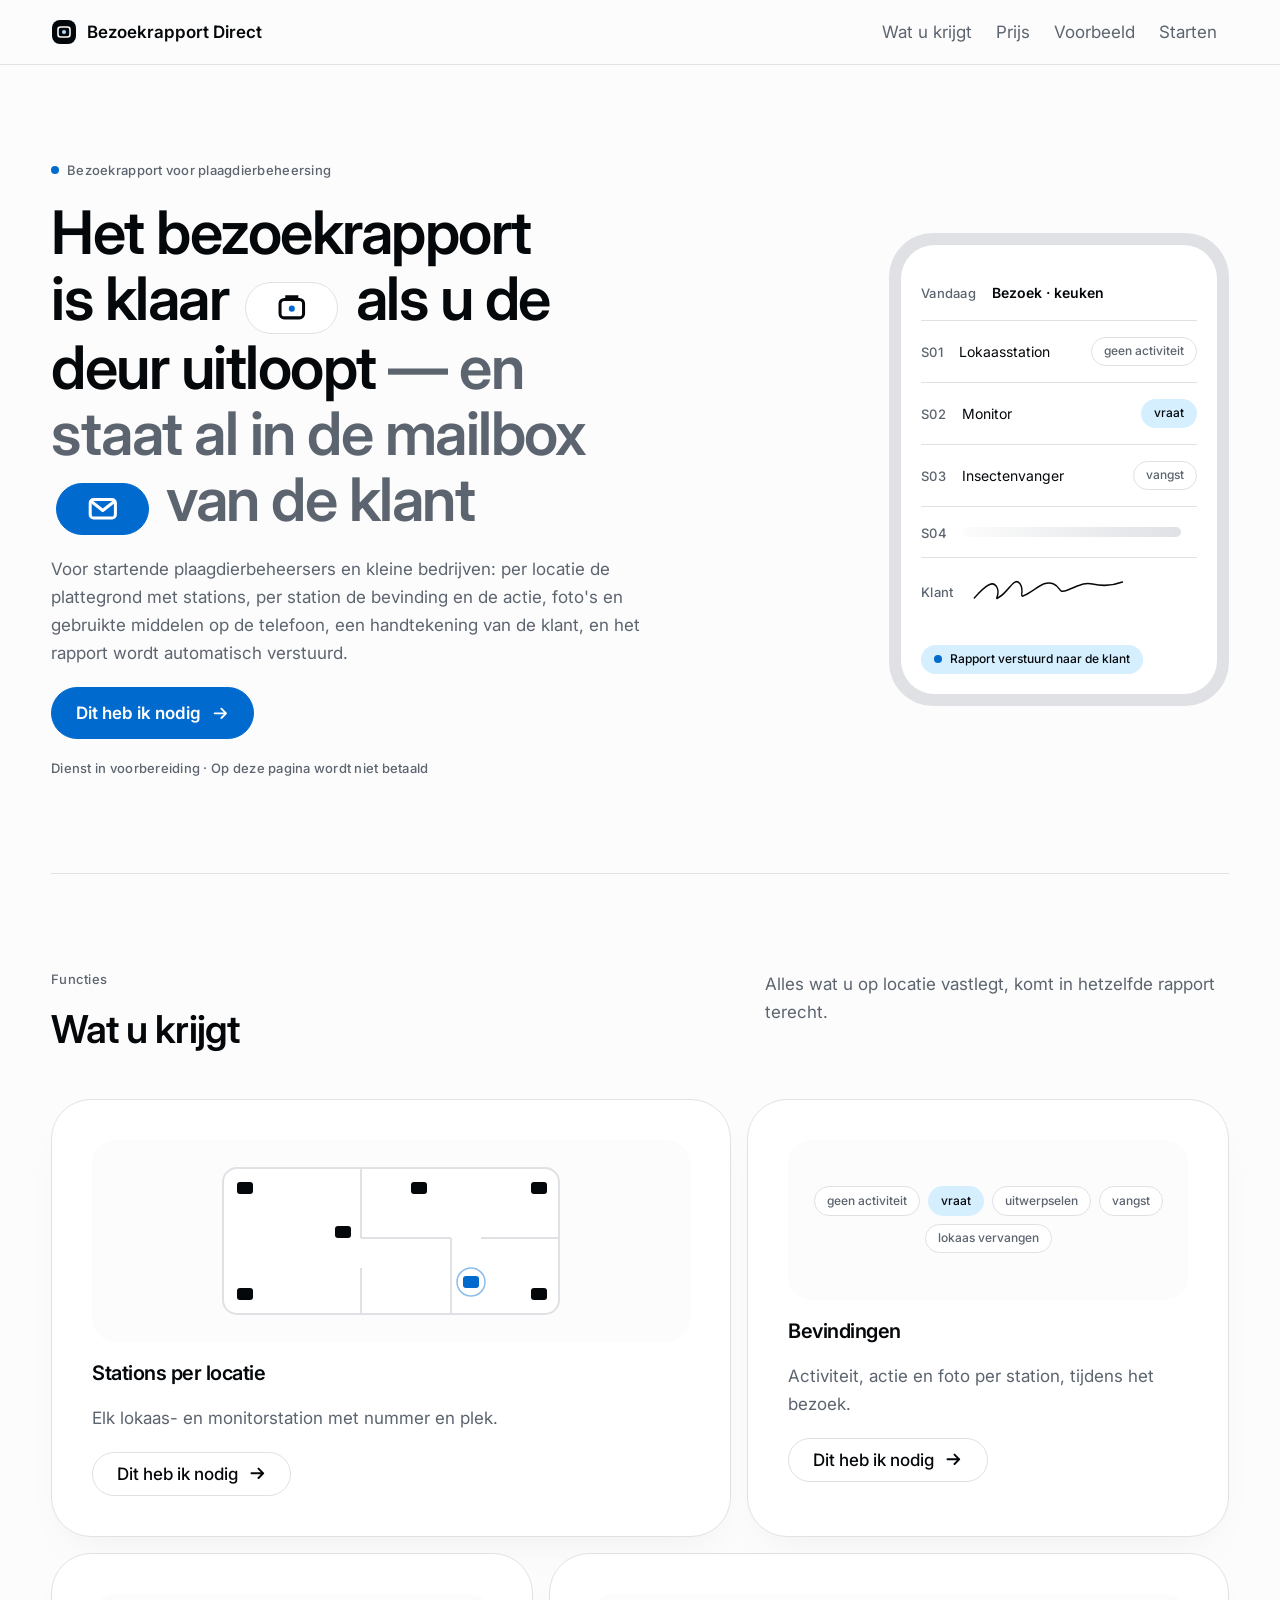
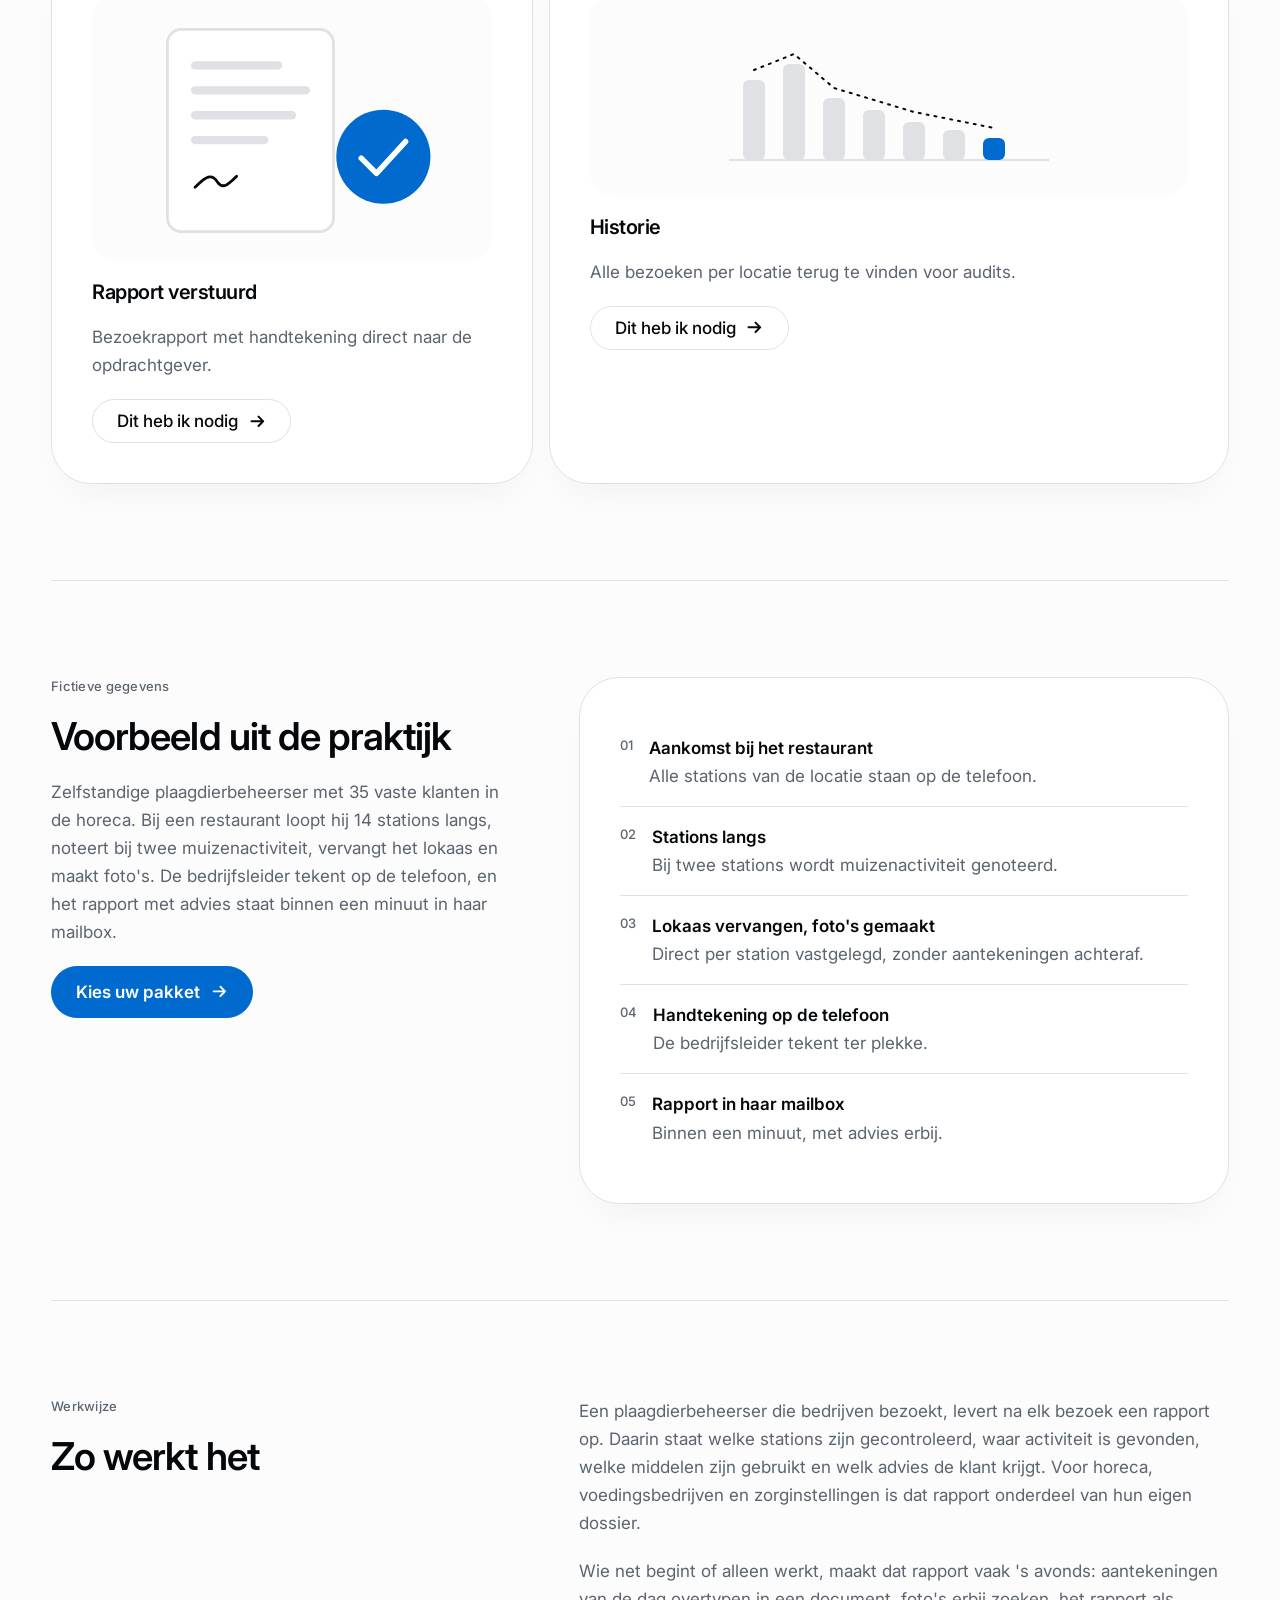
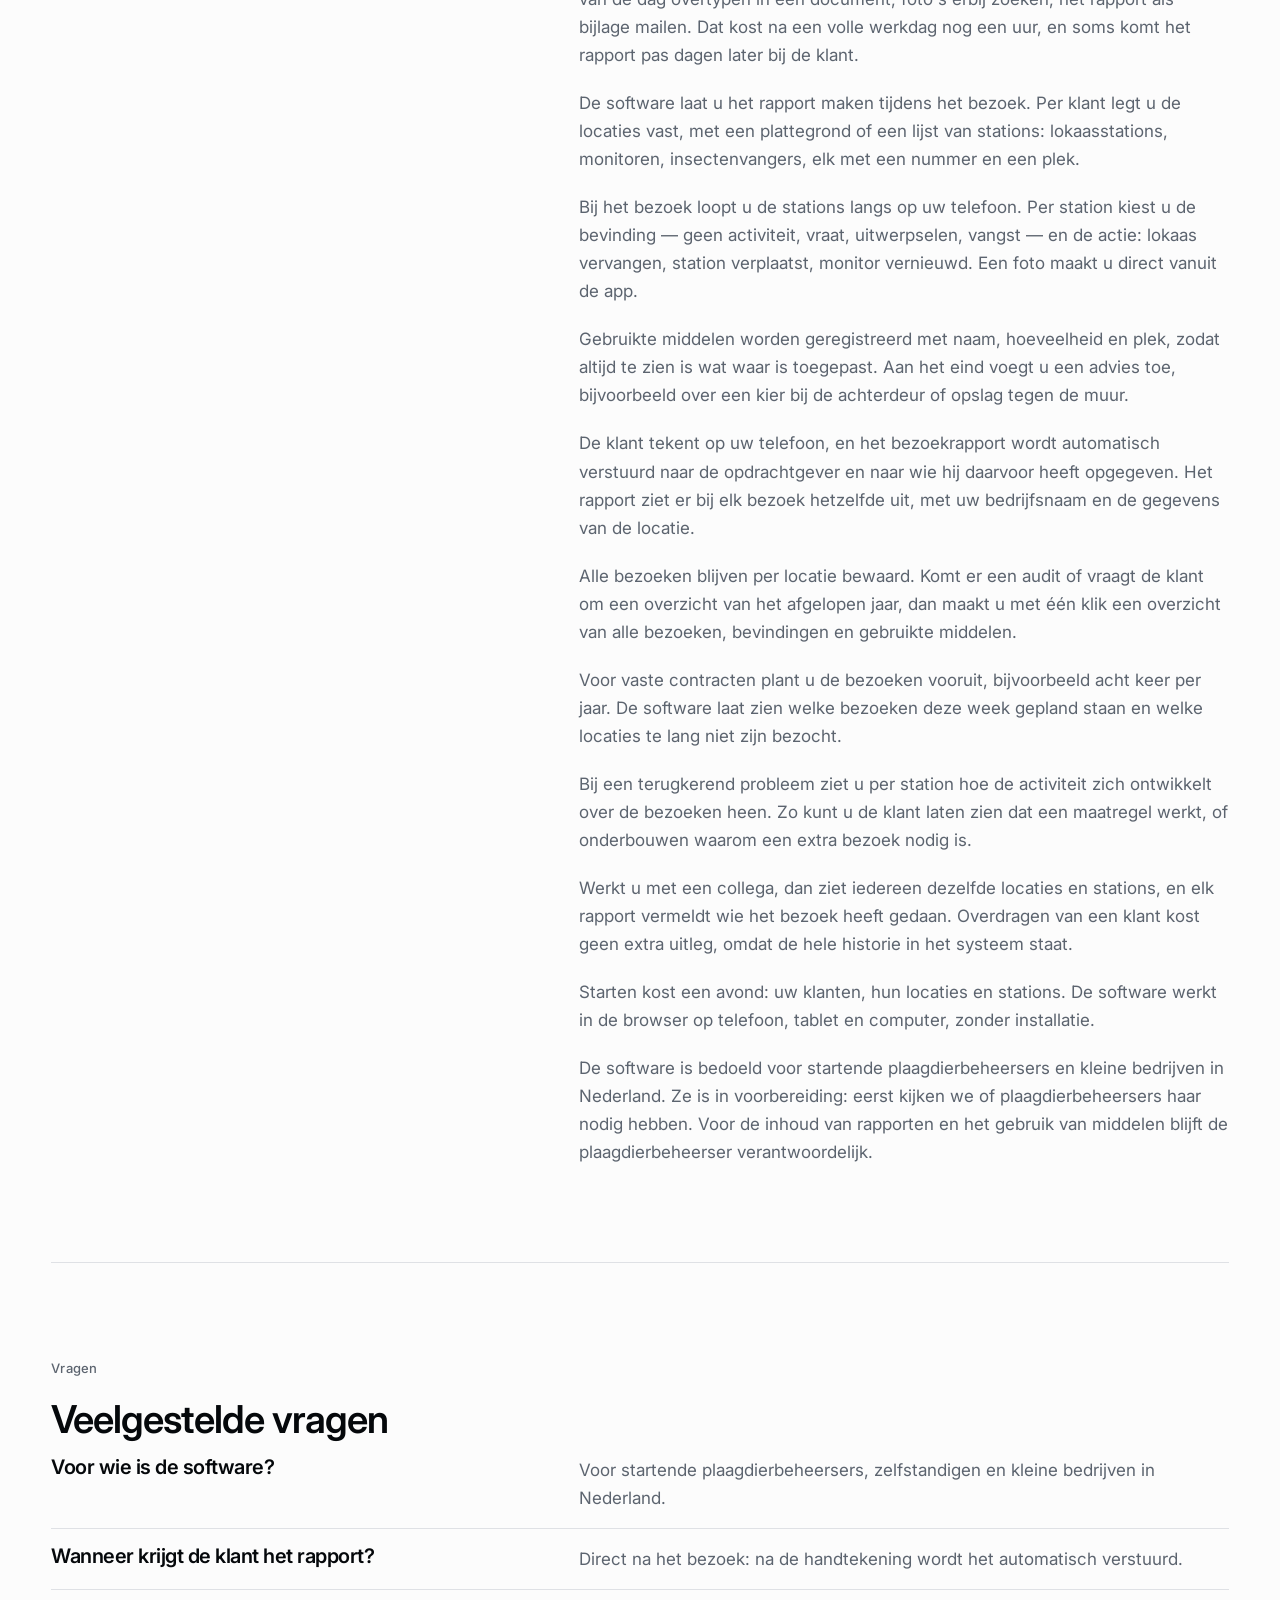
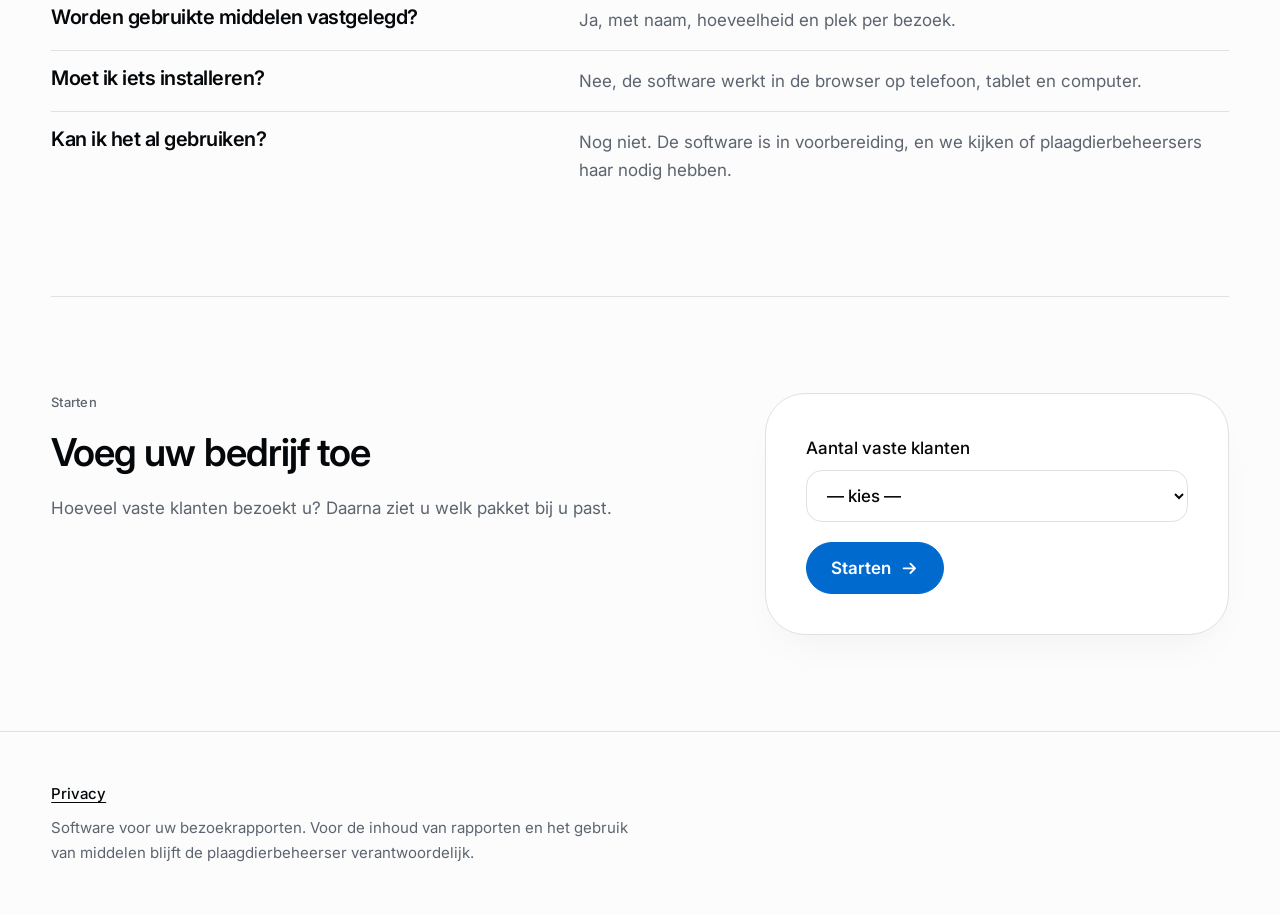
==== commit d37785a7: "Главная: одни цвета (СМ-04), шрифт Inter, светлый фон — выбор раскладки (слово Владельца 10.11.2026)" ====
--- a/index.html
+++ b/index.html
@@ -17,7 +17,7 @@
 <link rel="stylesheet" href="style.css">
 <link rel="preconnect" href="https://fonts.googleapis.com">
 <link rel="preconnect" href="https://fonts.gstatic.com" crossorigin>
-<link rel="stylesheet" href="https://fonts.googleapis.com/css2?family=Geist:wght@400;500;600&family=Geist+Mono:wght@400;500&display=swap">
+<link rel="stylesheet" href="https://fonts.googleapis.com/css2?family=Inter:wght@400;500;600&display=swap">
 <link rel="stylesheet" href="variant.css">
 <script src="smoke.js" defer></script>
 <!-- faq-jsonld:start -->
@@ -78,7 +78,7 @@
 <!-- End Google Tag Manager (noscript) -->
 
 <header><div class="shell">
-  <a class="home" href="index.html" data-ev="click_logo_home"><svg viewBox="0 0 26 26" aria-hidden="true"><rect x="1" y="1" width="24" height="24" rx="8" fill="#18181b"/><rect x="7" y="8" width="12" height="10" rx="2.5" fill="none" stroke="#f9fafb" stroke-width="1.6"/><circle cx="13" cy="13" r="2" fill="#8fbf9c"/></svg>Bezoekrapport Direct</a>
+  <a class="home" href="index.html" data-ev="click_logo_home"><svg viewBox="0 0 26 26" aria-hidden="true"><rect x="1" y="1" width="24" height="24" rx="8" fill="#05080b"/><rect x="7" y="8" width="12" height="10" rx="2.5" fill="none" stroke="#fcfcfc" stroke-width="1.6"/><circle cx="13" cy="13" r="2" fill="#b1ddff"/></svg>Bezoekrapport Direct</a>
   <nav aria-label="Hoofdmenu"><a href="#wat" data-ev="click_nav_wat">Wat u krijgt</a><a href="price.html" data-ev="click_nav_prijs">Prijs</a><a href="#voorbeeld" data-ev="click_nav_voorbeeld">Voorbeeld</a><a href="#start" data-ev="click_nav_start">Starten</a></nav>
 </div></header>
 
@@ -86,8 +86,8 @@
   <section class="split">
     <div class="stack">
       <p class="meta rise"><span class="dot"></span> Bezoekrapport voor plaagdierbeheersing</p>
-      <h1 class="rise" style="--i:1">Het bezoekrapport is klaar <span class="glyph" aria-hidden="true"><svg viewBox="0 0 20 20"><rect x="3" y="5" width="14" height="11" rx="2.5" fill="none" stroke="#18181b" stroke-width="1.8"/><path d="M7 5V3.5h6V5" fill="none" stroke="#18181b" stroke-width="1.8" stroke-linecap="round"/><circle cx="10" cy="10.5" r="1.8" fill="#3d6b4c"/></svg></span> als u de deur uitloopt <span class="soft">— en staat al in de mailbox <span class="glyph on" aria-hidden="true"><svg viewBox="0 0 20 20"><rect x="2.5" y="4.5" width="15" height="11" rx="2" fill="none" stroke="#fff" stroke-width="1.8"/><path d="M3 5.5l7 5.5 7-5.5" fill="none" stroke="#fff" stroke-width="1.8" stroke-linejoin="round"/></svg></span> van de klant</span></h1>
-      <p class="cluster glyphs" aria-hidden="true"><span class="glyph"><svg viewBox="0 0 20 20"><rect x="3" y="5" width="14" height="11" rx="2.5" fill="none" stroke="#18181b" stroke-width="1.8"/><path d="M7 5V3.5h6V5" fill="none" stroke="#18181b" stroke-width="1.8" stroke-linecap="round"/><circle cx="10" cy="10.5" r="1.8" fill="#3d6b4c"/></svg></span><span class="glyph on"><svg viewBox="0 0 20 20"><rect x="2.5" y="4.5" width="15" height="11" rx="2" fill="none" stroke="#fff" stroke-width="1.8"/><path d="M3 5.5l7 5.5 7-5.5" fill="none" stroke="#fff" stroke-width="1.8" stroke-linejoin="round"/></svg></span></p>
+      <h1 class="rise" style="--i:1">Het bezoekrapport is klaar <span class="glyph" aria-hidden="true"><svg viewBox="0 0 20 20"><rect x="3" y="5" width="14" height="11" rx="2.5" fill="none" stroke="#05080b" stroke-width="1.8"/><path d="M7 5V3.5h6V5" fill="none" stroke="#05080b" stroke-width="1.8" stroke-linecap="round"/><circle cx="10" cy="10.5" r="1.8" fill="#006acf"/></svg></span> als u de deur uitloopt <span class="soft">— en staat al in de mailbox <span class="glyph on" aria-hidden="true"><svg viewBox="0 0 20 20"><rect x="2.5" y="4.5" width="15" height="11" rx="2" fill="none" stroke="#ffffff" stroke-width="1.8"/><path d="M3 5.5l7 5.5 7-5.5" fill="none" stroke="#ffffff" stroke-width="1.8" stroke-linejoin="round"/></svg></span> van de klant</span></h1>
+      <p class="cluster glyphs" aria-hidden="true"><span class="glyph"><svg viewBox="0 0 20 20"><rect x="3" y="5" width="14" height="11" rx="2.5" fill="none" stroke="#05080b" stroke-width="1.8"/><path d="M7 5V3.5h6V5" fill="none" stroke="#05080b" stroke-width="1.8" stroke-linecap="round"/><circle cx="10" cy="10.5" r="1.8" fill="#006acf"/></svg></span><span class="glyph on"><svg viewBox="0 0 20 20"><rect x="2.5" y="4.5" width="15" height="11" rx="2" fill="none" stroke="#ffffff" stroke-width="1.8"/><path d="M3 5.5l7 5.5 7-5.5" fill="none" stroke="#ffffff" stroke-width="1.8" stroke-linejoin="round"/></svg></span></p>
       <p class="rise" style="--i:2">Voor startende plaagdierbeheersers en kleine bedrijven: per locatie de plattegrond met stations, per station de bevinding en de actie, foto's en gebruikte middelen op de telefoon, een handtekening van de klant, en het rapport wordt automatisch verstuurd.</p>
       <a class="button rise" style="--i:3" href="price.html" data-ev="cta_click">Dit heb ik nodig<svg viewBox="0 0 18 18" aria-hidden="true"><path d="M3.5 9h11M10 4.5L14.5 9 10 13.5" fill="none" stroke="currentColor" stroke-width="1.8" stroke-linecap="round" stroke-linejoin="round"/></svg></a>
       <p class="meta rise" style="--i:4">Dienst in voorbereiding · Op deze pagina wordt niet betaald</p>
@@ -115,7 +115,7 @@
     </div>
     <div class="bento">
       <article class="tile stack wide reveal">
-        <div class="art"><svg viewBox="0 0 360 170" aria-hidden="true"><rect x="12" y="12" width="336" height="146" rx="14" fill="#fff" stroke="#d4d4d8" stroke-width="2"/><path d="M150 12v70M150 112v46M150 82h90M270 82h78M240 82v76" fill="none" stroke="#d4d4d8" stroke-width="2"/><g fill="#18181b"><rect x="26" y="26" width="16" height="12" rx="3"/><rect x="26" y="132" width="16" height="12" rx="3"/><rect x="124" y="70" width="16" height="12" rx="3"/><rect x="200" y="26" width="16" height="12" rx="3"/><rect x="320" y="26" width="16" height="12" rx="3"/><rect x="320" y="132" width="16" height="12" rx="3"/></g><rect x="252" y="120" width="16" height="12" rx="3" fill="#3d6b4c"/><circle cx="260" cy="126" r="14" fill="none" stroke="#3d6b4c" stroke-width="1.5" opacity=".45"/></svg></div>
+        <div class="art"><svg viewBox="0 0 360 170" aria-hidden="true"><rect x="12" y="12" width="336" height="146" rx="14" fill="#ffffff" stroke="#dfe1e5" stroke-width="2"/><path d="M150 12v70M150 112v46M150 82h90M270 82h78M240 82v76" fill="none" stroke="#dfe1e5" stroke-width="2"/><g fill="#05080b"><rect x="26" y="26" width="16" height="12" rx="3"/><rect x="26" y="132" width="16" height="12" rx="3"/><rect x="124" y="70" width="16" height="12" rx="3"/><rect x="200" y="26" width="16" height="12" rx="3"/><rect x="320" y="26" width="16" height="12" rx="3"/><rect x="320" y="132" width="16" height="12" rx="3"/></g><rect x="252" y="120" width="16" height="12" rx="3" fill="#006acf"/><circle cx="260" cy="126" r="14" fill="none" stroke="#006acf" stroke-width="1.5" opacity=".45"/></svg></div>
         <h3>Stations per locatie</h3><p>Elk lokaas- en monitorstation met nummer en plek.</p>
         <a class="button quiet" href="price.html" data-ev="feature_stations">Dit heb ik nodig<svg viewBox="0 0 16 16" aria-hidden="true"><path d="M3 8h10M9 4l4 4-4 4" fill="none" stroke="currentColor" stroke-width="1.7" stroke-linecap="round" stroke-linejoin="round"/></svg></a>
       </article>
@@ -125,12 +125,12 @@
         <a class="button quiet" href="price.html" data-ev="feature_bevinding">Dit heb ik nodig<svg viewBox="0 0 16 16" aria-hidden="true"><path d="M3 8h10M9 4l4 4-4 4" fill="none" stroke="currentColor" stroke-width="1.7" stroke-linecap="round" stroke-linejoin="round"/></svg></a>
       </article>
       <article class="tile stack reveal">
-        <div class="art"><svg viewBox="0 0 260 170" aria-hidden="true"><rect x="40" y="14" width="120" height="146" rx="10" fill="#fff" stroke="#d4d4d8" stroke-width="2"/><g stroke="#d4d4d8" stroke-width="6" stroke-linecap="round"><path d="M60 40h60M60 58h80M60 76h70M60 94h50"/></g><path d="M60 128c8-8 12-10 16-4s8 2 14-4" fill="none" stroke="#18181b" stroke-width="2" stroke-linecap="round"/><circle cx="196" cy="106" r="34" fill="#3d6b4c"/><path d="M180 107l11 11 21-23" fill="none" stroke="#fff" stroke-width="4" stroke-linecap="round" stroke-linejoin="round"/></svg></div>
+        <div class="art"><svg viewBox="0 0 260 170" aria-hidden="true"><rect x="40" y="14" width="120" height="146" rx="10" fill="#ffffff" stroke="#dfe1e5" stroke-width="2"/><g stroke="#dfe1e5" stroke-width="6" stroke-linecap="round"><path d="M60 40h60M60 58h80M60 76h70M60 94h50"/></g><path d="M60 128c8-8 12-10 16-4s8 2 14-4" fill="none" stroke="#05080b" stroke-width="2" stroke-linecap="round"/><circle cx="196" cy="106" r="34" fill="#006acf"/><path d="M180 107l11 11 21-23" fill="none" stroke="#ffffff" stroke-width="4" stroke-linecap="round" stroke-linejoin="round"/></svg></div>
         <h3>Rapport verstuurd</h3><p>Bezoekrapport met handtekening direct naar de opdrachtgever.</p>
         <a class="button quiet" href="price.html" data-ev="feature_rapport">Dit heb ik nodig<svg viewBox="0 0 16 16" aria-hidden="true"><path d="M3 8h10M9 4l4 4-4 4" fill="none" stroke="currentColor" stroke-width="1.7" stroke-linecap="round" stroke-linejoin="round"/></svg></a>
       </article>
       <article class="tile stack wide reveal">
-        <div class="art"><svg viewBox="0 0 360 170" aria-hidden="true"><path d="M20 150h320" stroke="#d4d4d8" stroke-width="2"/><g fill="#d4d4d8"><rect x="34" y="70" width="22" height="80" rx="6"/><rect x="74" y="54" width="22" height="96" rx="6"/><rect x="114" y="88" width="22" height="62" rx="6"/><rect x="154" y="100" width="22" height="50" rx="6"/><rect x="194" y="112" width="22" height="38" rx="6"/><rect x="234" y="120" width="22" height="30" rx="6"/></g><rect x="274" y="128" width="22" height="22" rx="6" fill="#3d6b4c"/><path d="M45 60l40-16 40 34 40 12 40 12 40 8 40 8" fill="none" stroke="#18181b" stroke-width="2" stroke-linecap="round" stroke-linejoin="round" stroke-dasharray="2 6"/></svg></div>
+        <div class="art"><svg viewBox="0 0 360 170" aria-hidden="true"><path d="M20 150h320" stroke="#dfe1e5" stroke-width="2"/><g fill="#dfe1e5"><rect x="34" y="70" width="22" height="80" rx="6"/><rect x="74" y="54" width="22" height="96" rx="6"/><rect x="114" y="88" width="22" height="62" rx="6"/><rect x="154" y="100" width="22" height="50" rx="6"/><rect x="194" y="112" width="22" height="38" rx="6"/><rect x="234" y="120" width="22" height="30" rx="6"/></g><rect x="274" y="128" width="22" height="22" rx="6" fill="#006acf"/><path d="M45 60l40-16 40 34 40 12 40 12 40 8 40 8" fill="none" stroke="#05080b" stroke-width="2" stroke-linecap="round" stroke-linejoin="round" stroke-dasharray="2 6"/></svg></div>
         <h3>Historie</h3><p>Alle bezoeken per locatie terug te vinden voor audits.</p>
         <a class="button quiet" href="price.html" data-ev="feature_historie">Dit heb ik nodig<svg viewBox="0 0 16 16" aria-hidden="true"><path d="M3 8h10M9 4l4 4-4 4" fill="none" stroke="currentColor" stroke-width="1.7" stroke-linecap="round" stroke-linejoin="round"/></svg></a>
       </article>
--- a/variant.css
+++ b/variant.css
@@ -2,20 +2,21 @@
    Tokens from the style, then general rules only. */
 
 :root {
-  /* colour — DESIGN.md §2; one accent (moss, saturation < 80 %, white text passes AA) */
-  --canvas: #f9fafb;                    /* Canvas White */
-  --surface: #ffffff;                   /* Pure Surface */
-  --ink: #18181b;                       /* Charcoal Ink */
-  --steel: #71717a;                     /* Steel Secondary */
-  --line: rgb(226 232 240);             /* Whisper Border, opaque for dividers */
-  --border: rgba(226, 232, 240, .5);    /* Whisper Border on cards */
-  --accent: #3d6b4c;
-  --accent-ink: #2f5540;
-  --accent-wash: #edf3ef;
+  /* colour — smokes' house palette (СМ-04); one blue accent, white text passes AA */
+  --canvas: #fcfcfc;                    /* page */
+  --surface: #ffffff;                   /* cards */
+  --ink: #05080b;                       /* text */
+  --steel: #5c646f;                     /* secondary text */
+  --line: #dfe1e5;                      /* borders */
+  --border: #dfe1e5;                    /* borders on cards */
+  --accent: #006acf;
+  --accent-ink: #006acf;
+  --accent-wash: #d6efff;
+  --focus: #0086dd;
   --shadow: 0 20px 40px -15px rgba(0, 0, 0, .05);  /* Diffused Shadow */
-  /* type — §3 */
-  --font-sans: "Geist", "Segoe UI", system-ui, sans-serif;
-  --font-mono: "Geist Mono", ui-monospace, Consolas, monospace;
+  /* type — one family, Inter */
+  --font-sans: "Inter", "Segoe UI", system-ui, sans-serif;
+  --font-mono: "Inter", "Segoe UI", system-ui, sans-serif;
   --text-display: clamp(2.25rem, 5vw, 3.75rem);
   --text-h2: clamp(1.75rem, 3vw, 2.5rem);
   --text-h3: 1.25rem;
@@ -50,7 +51,7 @@
 b { font-weight: 600; color: var(--ink); }
 a { color: inherit; }
 svg { display: block; }
-:focus-visible, select:focus { outline: 2px solid var(--accent); outline-offset: 2px; }
+:focus-visible, select:focus { outline: 2px solid var(--focus); outline-offset: 2px; }
 
 /* layout */
 .shell { max-width: var(--max); margin: 0 auto; padding: 0 var(--gutter); }
@@ -67,7 +68,7 @@
 .bento > .wide { grid-column: span 7; }
 
 /* header, footer (also replace the shared base: white header, navy footer) */
-header { position: sticky; top: 0; z-index: 10; background: rgba(249, 250, 251, .86); backdrop-filter: blur(12px); border-bottom: 1px solid var(--line); }
+header { position: sticky; top: 0; z-index: 10; background: rgba(252, 252, 252, .86); backdrop-filter: blur(12px); border-bottom: 1px solid var(--line); }
 header .shell { display: flex; flex-wrap: wrap; align-items: center; justify-content: space-between; min-height: 64px; }
 header nav { display: flex; flex-wrap: wrap; }
 header a { display: inline-flex; align-items: center; gap: .6rem; min-height: 44px; padding: 0 .75rem; border-radius: var(--radius-pill); color: var(--steel); text-decoration: none; transition: background-color var(--dur) var(--spring), color var(--dur) var(--spring); }
@@ -80,7 +81,7 @@
 /* components */
 .meta { display: inline-flex; align-items: center; gap: .5rem; font: 500 var(--text-meta)/1.4 var(--font-mono); letter-spacing: .02em; color: var(--steel); }
 .soft { color: var(--steel); }
-.button { display: inline-flex; align-items: center; justify-content: center; gap: .6rem; min-height: 52px; padding: 0 1.5rem; border: 1px solid var(--accent); border-radius: var(--radius-pill); background: var(--accent); color: #fff; font-weight: 600; text-decoration: none; transition: transform var(--dur) var(--spring), background-color var(--dur) var(--spring), border-color var(--dur) var(--spring); }
+.button { display: inline-flex; align-items: center; justify-content: center; gap: .6rem; min-height: 52px; padding: 0 1.5rem; border: 1px solid var(--accent); border-radius: var(--radius-pill); background: var(--accent); color: #ffffff; font-weight: 600; text-decoration: none; transition: transform var(--dur) var(--spring), background-color var(--dur) var(--spring), border-color var(--dur) var(--spring); }
 .button:hover { background: var(--accent-ink); }
 .button:active { transform: translateY(1px) scale(.98); }
 .button svg { width: 1.1em; height: 1.1em; }
@@ -97,7 +98,7 @@
 ol.rows > li::before { counter-increment: n; content: counter(n, decimal-leading-zero); align-self: start; font: 500 var(--text-meta)/1.8 var(--font-mono); color: var(--steel); }
 .tile { margin: 0; padding: var(--pad-card); background: var(--surface); border: 1px solid var(--border); border-radius: var(--radius-card); box-shadow: var(--shadow); }
 .badge { display: inline-flex; align-items: center; gap: .5rem; padding: .4rem .75rem; border: 1px solid var(--line); border-radius: var(--radius-pill); background: var(--surface); color: var(--steel); font: 500 .75rem/1.2 var(--font-mono); white-space: nowrap; }
-.badge.on { border-color: transparent; background: var(--accent-wash); color: var(--accent-ink); }
+.badge.on { border-color: transparent; background: var(--accent-wash); color: var(--ink); }
 .dot { width: 8px; height: 8px; flex: none; border-radius: 50%; background: var(--accent); }
 .skel { height: 10px; border-radius: var(--radius-pill); background: linear-gradient(90deg, var(--canvas), var(--line), var(--canvas)) 0 0 / 200% 100%; }
 label { display: grid; gap: .5rem; width: 100%; font-weight: 500; }
@@ -108,7 +109,7 @@
 .glyph svg { width: .56em; height: .56em; }
 .glyph.on { border-color: var(--accent); background: var(--accent); }
 .glyphs { display: none; font-size: 2.25rem; }
-.device { align-self: center; justify-self: end; width: min(100%, 340px); padding: 12px; border-radius: 2.75rem; background: var(--ink); font-size: .875rem; }
+.device { align-self: center; justify-self: end; width: min(100%, 340px); padding: 12px; border-radius: 2.75rem; background: var(--line); font-size: .875rem; }
 .device > div { border-radius: 2.1rem; padding: 1.25rem; background: var(--surface); }
 
 @media (max-width: 767px) {
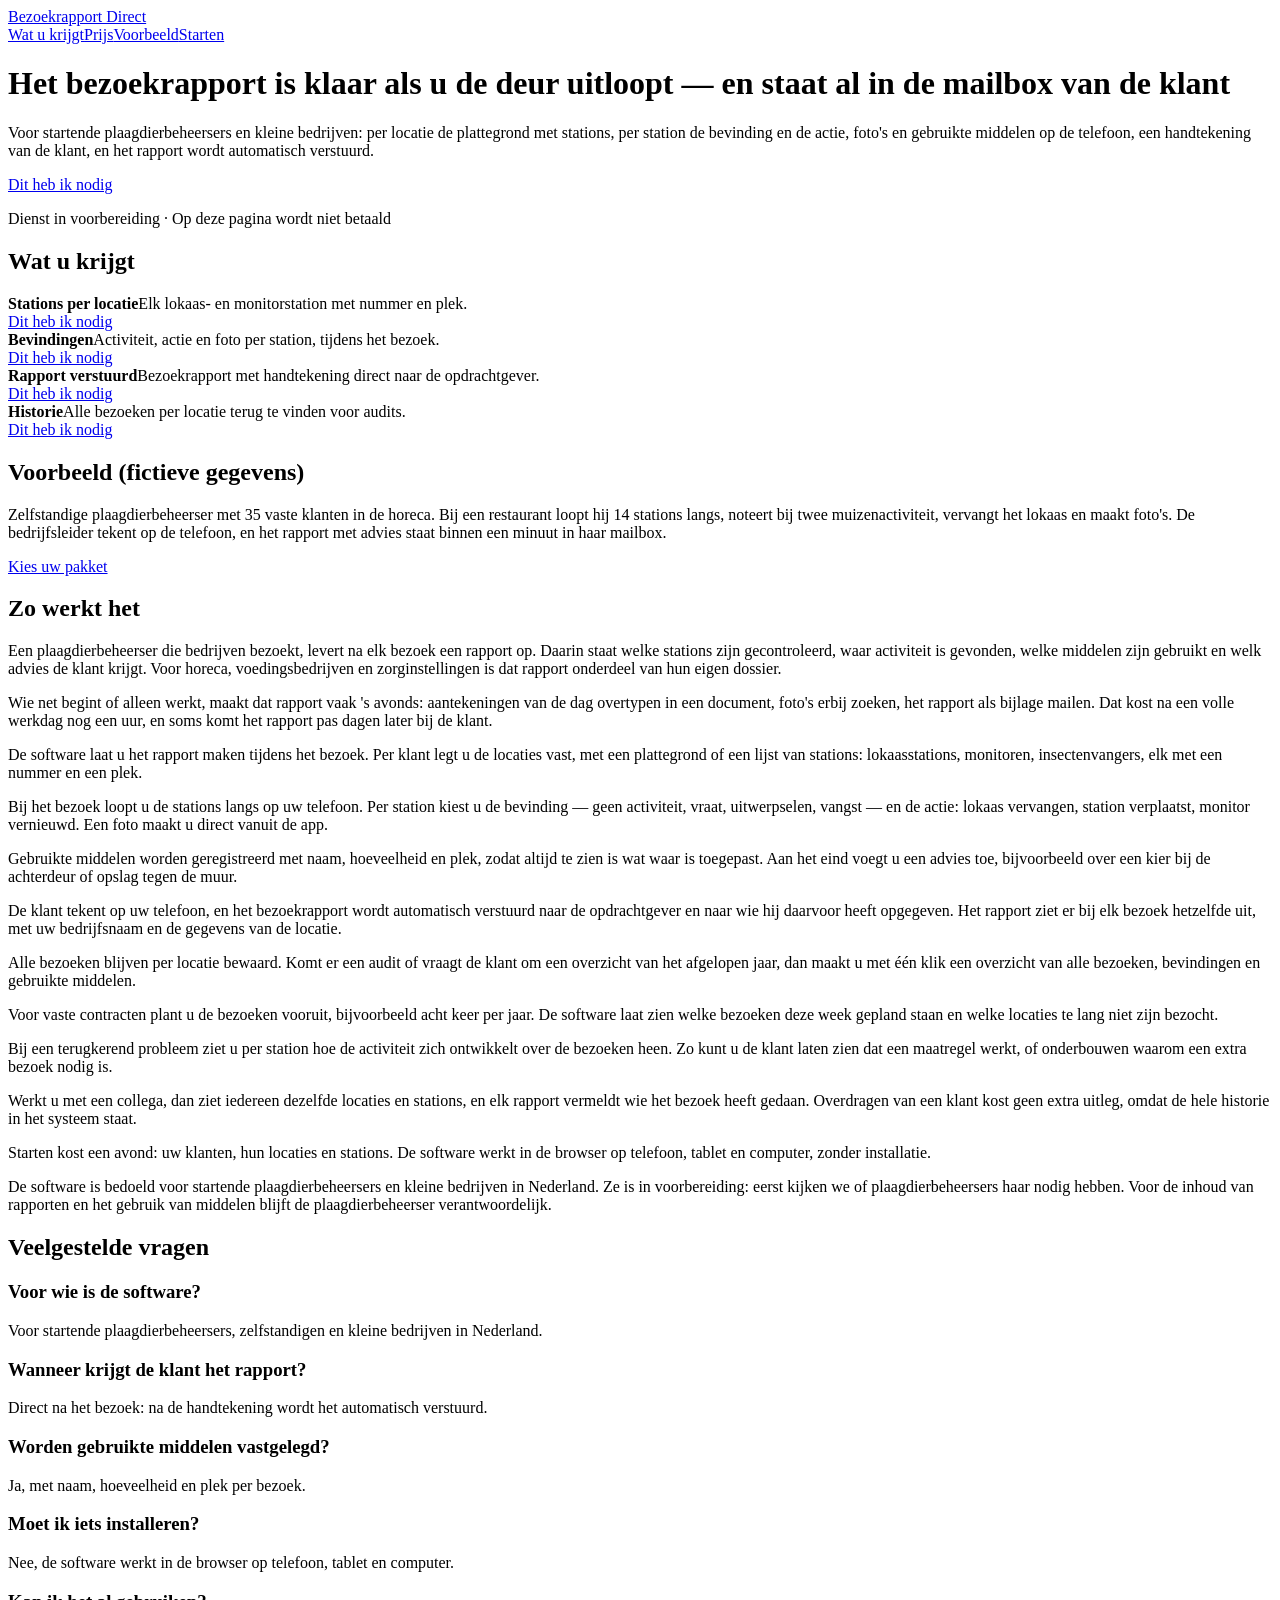
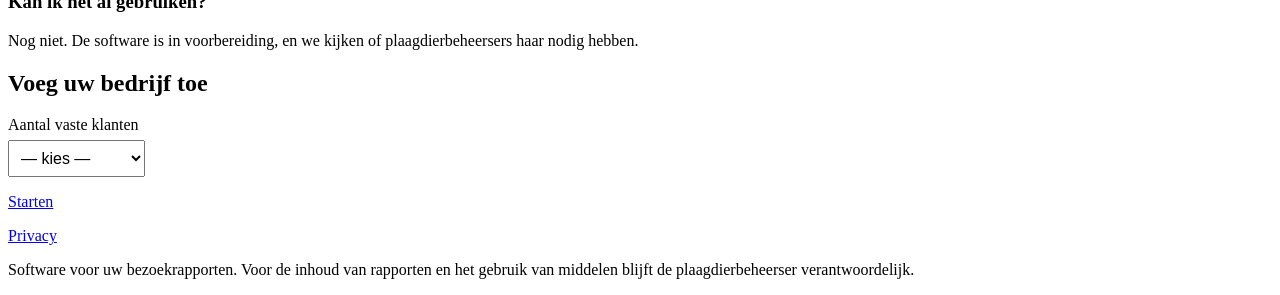
==== commit 3a2f5cc6: "Главная: прежний вид — сравнение дизайна перенесено на тестовый домен (слово Владельца 10.11.2026, «" ====
--- a/index.html
+++ b/index.html
@@ -15,10 +15,6 @@
 <meta name="description" content="Voor plaagdierbeheersers: stations, waarnemingen en middelen vastleggen tijdens het bezoek, en het bezoekrapport gaat direct naar de klant.">
 <link rel="icon" href="favicon.svg">
 <link rel="stylesheet" href="style.css">
-<link rel="preconnect" href="https://fonts.googleapis.com">
-<link rel="preconnect" href="https://fonts.gstatic.com" crossorigin>
-<link rel="stylesheet" href="https://fonts.googleapis.com/css2?family=Inter:wght@400;500;600&display=swap">
-<link rel="stylesheet" href="variant.css">
 <script src="smoke.js" defer></script>
 <!-- faq-jsonld:start -->
 <script type="application/ld+json">
@@ -77,126 +73,74 @@
 height="0" width="0" style="display:none;visibility:hidden"></iframe></noscript>
 <!-- End Google Tag Manager (noscript) -->
 
-<header><div class="shell">
-  <a class="home" href="index.html" data-ev="click_logo_home"><svg viewBox="0 0 26 26" aria-hidden="true"><rect x="1" y="1" width="24" height="24" rx="8" fill="#05080b"/><rect x="7" y="8" width="12" height="10" rx="2.5" fill="none" stroke="#fcfcfc" stroke-width="1.6"/><circle cx="13" cy="13" r="2" fill="#b1ddff"/></svg>Bezoekrapport Direct</a>
-  <nav aria-label="Hoofdmenu"><a href="#wat" data-ev="click_nav_wat">Wat u krijgt</a><a href="price.html" data-ev="click_nav_prijs">Prijs</a><a href="#voorbeeld" data-ev="click_nav_voorbeeld">Voorbeeld</a><a href="#start" data-ev="click_nav_start">Starten</a></nav>
+<header><div class="wrap">
+  <div class="logo"><a href="index.html" data-ev="click_logo_home">Bezoekrapport Direct</a></div>
+  <nav class="top"><a href="#wat" data-ev="click_nav_wat">Wat u krijgt</a><a href="price.html" data-ev="click_nav_prijs">Prijs</a><a href="#voorbeeld" data-ev="click_nav_voorbeeld">Voorbeeld</a><a href="#start" data-ev="click_nav_start">Starten</a></nav>
 </div></header>
 
-<main class="shell">
-  <section class="split">
-    <div class="stack">
-      <p class="meta rise"><span class="dot"></span> Bezoekrapport voor plaagdierbeheersing</p>
-      <h1 class="rise" style="--i:1">Het bezoekrapport is klaar <span class="glyph" aria-hidden="true"><svg viewBox="0 0 20 20"><rect x="3" y="5" width="14" height="11" rx="2.5" fill="none" stroke="#05080b" stroke-width="1.8"/><path d="M7 5V3.5h6V5" fill="none" stroke="#05080b" stroke-width="1.8" stroke-linecap="round"/><circle cx="10" cy="10.5" r="1.8" fill="#006acf"/></svg></span> als u de deur uitloopt <span class="soft">— en staat al in de mailbox <span class="glyph on" aria-hidden="true"><svg viewBox="0 0 20 20"><rect x="2.5" y="4.5" width="15" height="11" rx="2" fill="none" stroke="#ffffff" stroke-width="1.8"/><path d="M3 5.5l7 5.5 7-5.5" fill="none" stroke="#ffffff" stroke-width="1.8" stroke-linejoin="round"/></svg></span> van de klant</span></h1>
-      <p class="cluster glyphs" aria-hidden="true"><span class="glyph"><svg viewBox="0 0 20 20"><rect x="3" y="5" width="14" height="11" rx="2.5" fill="none" stroke="#05080b" stroke-width="1.8"/><path d="M7 5V3.5h6V5" fill="none" stroke="#05080b" stroke-width="1.8" stroke-linecap="round"/><circle cx="10" cy="10.5" r="1.8" fill="#006acf"/></svg></span><span class="glyph on"><svg viewBox="0 0 20 20"><rect x="2.5" y="4.5" width="15" height="11" rx="2" fill="none" stroke="#ffffff" stroke-width="1.8"/><path d="M3 5.5l7 5.5 7-5.5" fill="none" stroke="#ffffff" stroke-width="1.8" stroke-linejoin="round"/></svg></span></p>
-      <p class="rise" style="--i:2">Voor startende plaagdierbeheersers en kleine bedrijven: per locatie de plattegrond met stations, per station de bevinding en de actie, foto's en gebruikte middelen op de telefoon, een handtekening van de klant, en het rapport wordt automatisch verstuurd.</p>
-      <a class="button rise" style="--i:3" href="price.html" data-ev="cta_click">Dit heb ik nodig<svg viewBox="0 0 18 18" aria-hidden="true"><path d="M3.5 9h11M10 4.5L14.5 9 10 13.5" fill="none" stroke="currentColor" stroke-width="1.8" stroke-linecap="round" stroke-linejoin="round"/></svg></a>
-      <p class="meta rise" style="--i:4">Dienst in voorbereiding · Op deze pagina wordt niet betaald</p>
-    </div>
+<div class="wrap">
+  <div class="hero">
+    <h1>Het bezoekrapport is klaar als u de deur uitloopt — en staat al in de mailbox van de klant</h1>
+    <p class="sub">Voor startende plaagdierbeheersers en kleine bedrijven: per locatie de plattegrond met stations, per station de bevinding en de actie, foto's en gebruikte middelen op de telefoon, een handtekening van de klant, en het rapport wordt automatisch verstuurd.</p>
+    <a class="cta" href="price.html" data-ev="cta_click">Dit heb ik nodig</a>
+    <p class="cta-note">Dienst in voorbereiding · Op deze pagina wordt niet betaald</p>
+  </div>
 
-    <div class="device rise" style="--i:2" aria-hidden="true">
-      <div class="stack">
-        <ul class="rows">
-          <li><span class="meta">Vandaag</span><b>Bezoek · keuken</b></li>
-          <li><code class="meta">S01</code><span>Lokaasstation</span><span class="badge">geen activiteit</span></li>
-          <li><code class="meta">S02</code><span>Monitor</span><span class="badge on">vraat</span></li>
-          <li><code class="meta">S03</code><span>Insectenvanger</span><span class="badge">vangst</span></li>
-          <li><code class="meta">S04</code><span class="skel"></span></li>
-          <li><span class="meta">Klant</span><svg viewBox="0 0 240 34" preserveAspectRatio="none"><path d="M6 24c14-14 22-18 26-10s-6 14 4 8 16-20 22-12-4 16 8 10 20-14 30-10 4 10 16 6 18-8 28-6 22 2 34-2" fill="none" stroke="currentColor" stroke-width="1.6" stroke-linecap="round"/></svg></li>
-        </ul>
-        <p class="badge on"><span class="dot"></span>Rapport verstuurd naar de klant</p>
-      </div>
+  <section id="wat" data-view="features_view">
+    <h2>Wat u krijgt</h2>
+    <div class="grid">
+      <div class="card"><b>Stations per locatie</b><span>Elk lokaas- en monitorstation met nummer en plek.</span><br><a class="btn" href="price.html" data-ev="feature_stations">Dit heb ik nodig</a></div>
+      <div class="card"><b>Bevindingen</b><span>Activiteit, actie en foto per station, tijdens het bezoek.</span><br><a class="btn" href="price.html" data-ev="feature_bevinding">Dit heb ik nodig</a></div>
+      <div class="card"><b>Rapport verstuurd</b><span>Bezoekrapport met handtekening direct naar de opdrachtgever.</span><br><a class="btn" href="price.html" data-ev="feature_rapport">Dit heb ik nodig</a></div>
+      <div class="card"><b>Historie</b><span>Alle bezoeken per locatie terug te vinden voor audits.</span><br><a class="btn" href="price.html" data-ev="feature_historie">Dit heb ik nodig</a></div>
     </div>
   </section>
 
-  <section id="wat" data-view="features_view">
-    <div class="split">
-      <div class="stack"><p class="meta">Functies</p><h2>Wat u krijgt</h2></div>
-      <p>Alles wat u op locatie vastlegt, komt in hetzelfde rapport terecht.</p>
-    </div>
-    <div class="bento">
-      <article class="tile stack wide reveal">
-        <div class="art"><svg viewBox="0 0 360 170" aria-hidden="true"><rect x="12" y="12" width="336" height="146" rx="14" fill="#ffffff" stroke="#dfe1e5" stroke-width="2"/><path d="M150 12v70M150 112v46M150 82h90M270 82h78M240 82v76" fill="none" stroke="#dfe1e5" stroke-width="2"/><g fill="#05080b"><rect x="26" y="26" width="16" height="12" rx="3"/><rect x="26" y="132" width="16" height="12" rx="3"/><rect x="124" y="70" width="16" height="12" rx="3"/><rect x="200" y="26" width="16" height="12" rx="3"/><rect x="320" y="26" width="16" height="12" rx="3"/><rect x="320" y="132" width="16" height="12" rx="3"/></g><rect x="252" y="120" width="16" height="12" rx="3" fill="#006acf"/><circle cx="260" cy="126" r="14" fill="none" stroke="#006acf" stroke-width="1.5" opacity=".45"/></svg></div>
-        <h3>Stations per locatie</h3><p>Elk lokaas- en monitorstation met nummer en plek.</p>
-        <a class="button quiet" href="price.html" data-ev="feature_stations">Dit heb ik nodig<svg viewBox="0 0 16 16" aria-hidden="true"><path d="M3 8h10M9 4l4 4-4 4" fill="none" stroke="currentColor" stroke-width="1.7" stroke-linecap="round" stroke-linejoin="round"/></svg></a>
-      </article>
-      <article class="tile stack reveal">
-        <div class="art"><p class="cluster" aria-hidden="true"><span class="badge">geen activiteit</span><span class="badge on">vraat</span><span class="badge">uitwerpselen</span><span class="badge">vangst</span><span class="badge">lokaas vervangen</span></p></div>
-        <h3>Bevindingen</h3><p>Activiteit, actie en foto per station, tijdens het bezoek.</p>
-        <a class="button quiet" href="price.html" data-ev="feature_bevinding">Dit heb ik nodig<svg viewBox="0 0 16 16" aria-hidden="true"><path d="M3 8h10M9 4l4 4-4 4" fill="none" stroke="currentColor" stroke-width="1.7" stroke-linecap="round" stroke-linejoin="round"/></svg></a>
-      </article>
-      <article class="tile stack reveal">
-        <div class="art"><svg viewBox="0 0 260 170" aria-hidden="true"><rect x="40" y="14" width="120" height="146" rx="10" fill="#ffffff" stroke="#dfe1e5" stroke-width="2"/><g stroke="#dfe1e5" stroke-width="6" stroke-linecap="round"><path d="M60 40h60M60 58h80M60 76h70M60 94h50"/></g><path d="M60 128c8-8 12-10 16-4s8 2 14-4" fill="none" stroke="#05080b" stroke-width="2" stroke-linecap="round"/><circle cx="196" cy="106" r="34" fill="#006acf"/><path d="M180 107l11 11 21-23" fill="none" stroke="#ffffff" stroke-width="4" stroke-linecap="round" stroke-linejoin="round"/></svg></div>
-        <h3>Rapport verstuurd</h3><p>Bezoekrapport met handtekening direct naar de opdrachtgever.</p>
-        <a class="button quiet" href="price.html" data-ev="feature_rapport">Dit heb ik nodig<svg viewBox="0 0 16 16" aria-hidden="true"><path d="M3 8h10M9 4l4 4-4 4" fill="none" stroke="currentColor" stroke-width="1.7" stroke-linecap="round" stroke-linejoin="round"/></svg></a>
-      </article>
-      <article class="tile stack wide reveal">
-        <div class="art"><svg viewBox="0 0 360 170" aria-hidden="true"><path d="M20 150h320" stroke="#dfe1e5" stroke-width="2"/><g fill="#dfe1e5"><rect x="34" y="70" width="22" height="80" rx="6"/><rect x="74" y="54" width="22" height="96" rx="6"/><rect x="114" y="88" width="22" height="62" rx="6"/><rect x="154" y="100" width="22" height="50" rx="6"/><rect x="194" y="112" width="22" height="38" rx="6"/><rect x="234" y="120" width="22" height="30" rx="6"/></g><rect x="274" y="128" width="22" height="22" rx="6" fill="#006acf"/><path d="M45 60l40-16 40 34 40 12 40 12 40 8 40 8" fill="none" stroke="#05080b" stroke-width="2" stroke-linecap="round" stroke-linejoin="round" stroke-dasharray="2 6"/></svg></div>
-        <h3>Historie</h3><p>Alle bezoeken per locatie terug te vinden voor audits.</p>
-        <a class="button quiet" href="price.html" data-ev="feature_historie">Dit heb ik nodig<svg viewBox="0 0 16 16" aria-hidden="true"><path d="M3 8h10M9 4l4 4-4 4" fill="none" stroke="currentColor" stroke-width="1.7" stroke-linecap="round" stroke-linejoin="round"/></svg></a>
-      </article>
-    </div>
-  </section>
-
-  <section id="voorbeeld" class="split flip" data-view="example_view">
-    <div class="stack">
-      <p class="meta">Fictieve gegevens</p>
-      <h2>Voorbeeld uit de praktijk</h2>
-      <p>Zelfstandige plaagdierbeheerser met 35 vaste klanten in de horeca. Bij een restaurant loopt hij 14 stations langs, noteert bij twee muizenactiviteit, vervangt het lokaas en maakt foto's. De bedrijfsleider tekent op de telefoon, en het rapport met advies staat binnen een minuut in haar mailbox.</p>
-      <a class="button" href="price.html" data-ev="click_cta_after_example">Kies uw pakket<svg viewBox="0 0 18 18" aria-hidden="true"><path d="M3.5 9h11M10 4.5L14.5 9 10 13.5" fill="none" stroke="currentColor" stroke-width="1.8" stroke-linecap="round" stroke-linejoin="round"/></svg></a>
-    </div>
-    <ol class="rows tile">
-      <li class="reveal"><div><b>Aankomst bij het restaurant</b><p>Alle stations van de locatie staan op de telefoon.</p></div></li>
-      <li class="reveal"><div><b>Stations langs</b><p>Bij twee stations wordt muizenactiviteit genoteerd.</p></div></li>
-      <li class="reveal"><div><b>Lokaas vervangen, foto's gemaakt</b><p>Direct per station vastgelegd, zonder aantekeningen achteraf.</p></div></li>
-      <li class="reveal"><div><b>Handtekening op de telefoon</b><p>De bedrijfsleider tekent ter plekke.</p></div></li>
-      <li class="reveal"><div><b>Rapport in haar mailbox</b><p>Binnen een minuut, met advies erbij.</p></div></li>
-    </ol>
+  <section id="voorbeeld" data-view="example_view">
+    <h2>Voorbeeld (fictieve gegevens)</h2>
+    <p class="fine">Zelfstandige plaagdierbeheerser met 35 vaste klanten in de horeca. Bij een restaurant loopt hij 14 stations langs, noteert bij twee muizenactiviteit, vervangt het lokaas en maakt foto's. De bedrijfsleider tekent op de telefoon, en het rapport met advies staat binnen een minuut in haar mailbox.</p>
+    <a class="cta" href="price.html" data-ev="click_cta_after_example">Kies uw pakket</a>
   </section>
 <!-- seo-tekst:start -->
-  <section id="opis" class="split flip">
-    <div class="stack"><p class="meta">Werkwijze</p><h2>Zo werkt het</h2></div>
-    <div class="stack">
-      <p>Een plaagdierbeheerser die bedrijven bezoekt, levert na elk bezoek een rapport op. Daarin staat welke stations zijn gecontroleerd, waar activiteit is gevonden, welke middelen zijn gebruikt en welk advies de klant krijgt. Voor horeca, voedingsbedrijven en zorginstellingen is dat rapport onderdeel van hun eigen dossier.</p>
-      <p>Wie net begint of alleen werkt, maakt dat rapport vaak 's avonds: aantekeningen van de dag overtypen in een document, foto's erbij zoeken, het rapport als bijlage mailen. Dat kost na een volle werkdag nog een uur, en soms komt het rapport pas dagen later bij de klant.</p>
-      <p>De software laat u het rapport maken tijdens het bezoek. Per klant legt u de locaties vast, met een plattegrond of een lijst van stations: lokaasstations, monitoren, insectenvangers, elk met een nummer en een plek.</p>
-      <p>Bij het bezoek loopt u de stations langs op uw telefoon. Per station kiest u de bevinding — geen activiteit, vraat, uitwerpselen, vangst — en de actie: lokaas vervangen, station verplaatst, monitor vernieuwd. Een foto maakt u direct vanuit de app.</p>
-      <p>Gebruikte middelen worden geregistreerd met naam, hoeveelheid en plek, zodat altijd te zien is wat waar is toegepast. Aan het eind voegt u een advies toe, bijvoorbeeld over een kier bij de achterdeur of opslag tegen de muur.</p>
-      <p>De klant tekent op uw telefoon, en het bezoekrapport wordt automatisch verstuurd naar de opdrachtgever en naar wie hij daarvoor heeft opgegeven. Het rapport ziet er bij elk bezoek hetzelfde uit, met uw bedrijfsnaam en de gegevens van de locatie.</p>
-      <p>Alle bezoeken blijven per locatie bewaard. Komt er een audit of vraagt de klant om een overzicht van het afgelopen jaar, dan maakt u met één klik een overzicht van alle bezoeken, bevindingen en gebruikte middelen.</p>
-      <p>Voor vaste contracten plant u de bezoeken vooruit, bijvoorbeeld acht keer per jaar. De software laat zien welke bezoeken deze week gepland staan en welke locaties te lang niet zijn bezocht.</p>
-      <p>Bij een terugkerend probleem ziet u per station hoe de activiteit zich ontwikkelt over de bezoeken heen. Zo kunt u de klant laten zien dat een maatregel werkt, of onderbouwen waarom een extra bezoek nodig is.</p>
-      <p>Werkt u met een collega, dan ziet iedereen dezelfde locaties en stations, en elk rapport vermeldt wie het bezoek heeft gedaan. Overdragen van een klant kost geen extra uitleg, omdat de hele historie in het systeem staat.</p>
-      <p>Starten kost een avond: uw klanten, hun locaties en stations. De software werkt in de browser op telefoon, tablet en computer, zonder installatie.</p>
-      <p>De software is bedoeld voor startende plaagdierbeheersers en kleine bedrijven in Nederland. Ze is in voorbereiding: eerst kijken we of plaagdierbeheersers haar nodig hebben. Voor de inhoud van rapporten en het gebruik van middelen blijft de plaagdierbeheerser verantwoordelijk.</p>
-    </div>
+  <section id="opis">
+    <h2>Zo werkt het</h2>
+    <p>Een plaagdierbeheerser die bedrijven bezoekt, levert na elk bezoek een rapport op. Daarin staat welke stations zijn gecontroleerd, waar activiteit is gevonden, welke middelen zijn gebruikt en welk advies de klant krijgt. Voor horeca, voedingsbedrijven en zorginstellingen is dat rapport onderdeel van hun eigen dossier.</p>
+    <p>Wie net begint of alleen werkt, maakt dat rapport vaak 's avonds: aantekeningen van de dag overtypen in een document, foto's erbij zoeken, het rapport als bijlage mailen. Dat kost na een volle werkdag nog een uur, en soms komt het rapport pas dagen later bij de klant.</p>
+    <p>De software laat u het rapport maken tijdens het bezoek. Per klant legt u de locaties vast, met een plattegrond of een lijst van stations: lokaasstations, monitoren, insectenvangers, elk met een nummer en een plek.</p>
+    <p>Bij het bezoek loopt u de stations langs op uw telefoon. Per station kiest u de bevinding — geen activiteit, vraat, uitwerpselen, vangst — en de actie: lokaas vervangen, station verplaatst, monitor vernieuwd. Een foto maakt u direct vanuit de app.</p>
+    <p>Gebruikte middelen worden geregistreerd met naam, hoeveelheid en plek, zodat altijd te zien is wat waar is toegepast. Aan het eind voegt u een advies toe, bijvoorbeeld over een kier bij de achterdeur of opslag tegen de muur.</p>
+    <p>De klant tekent op uw telefoon, en het bezoekrapport wordt automatisch verstuurd naar de opdrachtgever en naar wie hij daarvoor heeft opgegeven. Het rapport ziet er bij elk bezoek hetzelfde uit, met uw bedrijfsnaam en de gegevens van de locatie.</p>
+    <p>Alle bezoeken blijven per locatie bewaard. Komt er een audit of vraagt de klant om een overzicht van het afgelopen jaar, dan maakt u met één klik een overzicht van alle bezoeken, bevindingen en gebruikte middelen.</p>
+    <p>Voor vaste contracten plant u de bezoeken vooruit, bijvoorbeeld acht keer per jaar. De software laat zien welke bezoeken deze week gepland staan en welke locaties te lang niet zijn bezocht.</p>
+    <p>Bij een terugkerend probleem ziet u per station hoe de activiteit zich ontwikkelt over de bezoeken heen. Zo kunt u de klant laten zien dat een maatregel werkt, of onderbouwen waarom een extra bezoek nodig is.</p>
+    <p>Werkt u met een collega, dan ziet iedereen dezelfde locaties en stations, en elk rapport vermeldt wie het bezoek heeft gedaan. Overdragen van een klant kost geen extra uitleg, omdat de hele historie in het systeem staat.</p>
+    <p>Starten kost een avond: uw klanten, hun locaties en stations. De software werkt in de browser op telefoon, tablet en computer, zonder installatie.</p>
+    <p>De software is bedoeld voor startende plaagdierbeheersers en kleine bedrijven in Nederland. Ze is in voorbereiding: eerst kijken we of plaagdierbeheersers haar nodig hebben. Voor de inhoud van rapporten en het gebruik van middelen blijft de plaagdierbeheerser verantwoordelijk.</p>
   </section>
   <section id="faq">
-    <div class="stack"><p class="meta">Vragen</p><h2>Veelgestelde vragen</h2></div>
-    <div class="rows">
-      <div class="split flip"><h3>Voor wie is de software?</h3><p>Voor startende plaagdierbeheersers, zelfstandigen en kleine bedrijven in Nederland.</p></div>
-      <div class="split flip"><h3>Wanneer krijgt de klant het rapport?</h3><p>Direct na het bezoek: na de handtekening wordt het automatisch verstuurd.</p></div>
-      <div class="split flip"><h3>Worden gebruikte middelen vastgelegd?</h3><p>Ja, met naam, hoeveelheid en plek per bezoek.</p></div>
-      <div class="split flip"><h3>Moet ik iets installeren?</h3><p>Nee, de software werkt in de browser op telefoon, tablet en computer.</p></div>
-      <div class="split flip"><h3>Kan ik het al gebruiken?</h3><p>Nog niet. De software is in voorbereiding, en we kijken of plaagdierbeheersers haar nodig hebben.</p></div>
-    </div>
+    <h2>Veelgestelde vragen</h2>
+    <h3>Voor wie is de software?</h3>
+    <p>Voor startende plaagdierbeheersers, zelfstandigen en kleine bedrijven in Nederland.</p>
+    <h3>Wanneer krijgt de klant het rapport?</h3>
+    <p>Direct na het bezoek: na de handtekening wordt het automatisch verstuurd.</p>
+    <h3>Worden gebruikte middelen vastgelegd?</h3>
+    <p>Ja, met naam, hoeveelheid en plek per bezoek.</p>
+    <h3>Moet ik iets installeren?</h3>
+    <p>Nee, de software werkt in de browser op telefoon, tablet en computer.</p>
+    <h3>Kan ik het al gebruiken?</h3>
+    <p>Nog niet. De software is in voorbereiding, en we kijken of plaagdierbeheersers haar nodig hebben.</p>
   </section>
 <!-- seo-tekst:end -->
-  <section id="start" class="split" data-view="start_view">
-    <div class="stack">
-      <p class="meta">Starten</p>
-      <h2>Voeg uw bedrijf toe</h2>
-      <p>Hoeveel vaste klanten bezoekt u? Daarna ziet u welk pakket bij u past.</p>
-    </div>
-    <div class="tile stack">
-      <label>Aantal vaste klanten<select data-ev-focus="form_start"><option value="">— kies —</option><option>Tot 10</option><option>10–40</option><option>40–100</option><option>Meer dan 100</option></select></label>
-      <a class="button" href="price.html" data-ev="form_submit_click">Starten<svg viewBox="0 0 18 18" aria-hidden="true"><path d="M3.5 9h11M10 4.5L14.5 9 10 13.5" fill="none" stroke="currentColor" stroke-width="1.8" stroke-linecap="round" stroke-linejoin="round"/></svg></a>
-    </div>
+  <section id="start" data-view="start_view">
+    <h2>Voeg uw bedrijf toe</h2>
+    <p><label>Aantal vaste klanten<br><select data-ev-focus="form_start" style="margin-top:6px;padding:8px;font-size:16px"><option value="">— kies —</option><option>Tot 10</option><option>10–40</option><option>40–100</option><option>Meer dan 100</option></select></label></p>
+    <a class="cta" href="price.html" data-ev="form_submit_click">Starten</a>
   </section>
-</main>
+</div>
 
-<footer><div class="shell">
+<footer><div class="wrap">
   <p><a href="privacy.html" data-ev="click_legal_privacy">Privacy</a></p>
-  <p>Software voor uw bezoekrapporten. Voor de inhoud van rapporten en het gebruik van middelen blijft de plaagdierbeheerser verantwoordelijk.</p>
+  <p class="muted">Software voor uw bezoekrapporten. Voor de inhoud van rapporten en het gebruik van middelen blijft de plaagdierbeheerser verantwoordelijk.</p>
 </div></footer>
 
 </body>
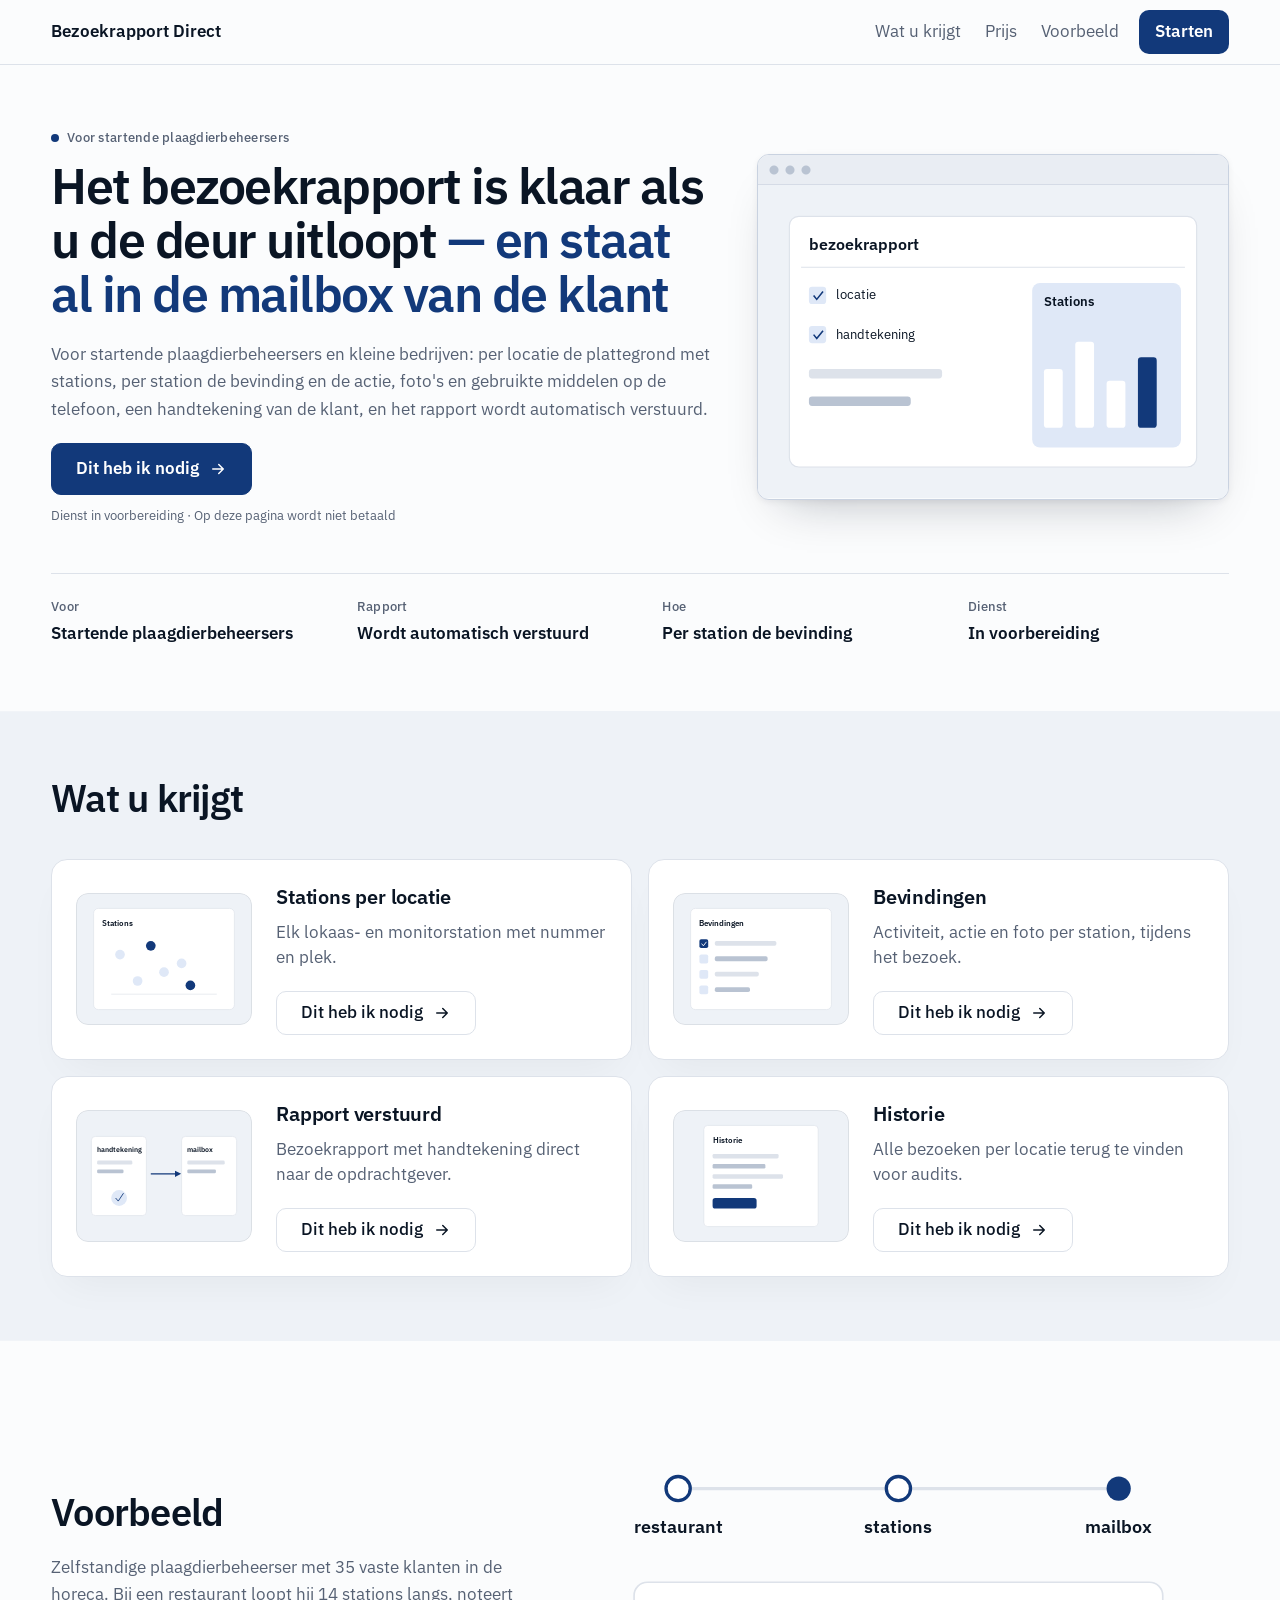
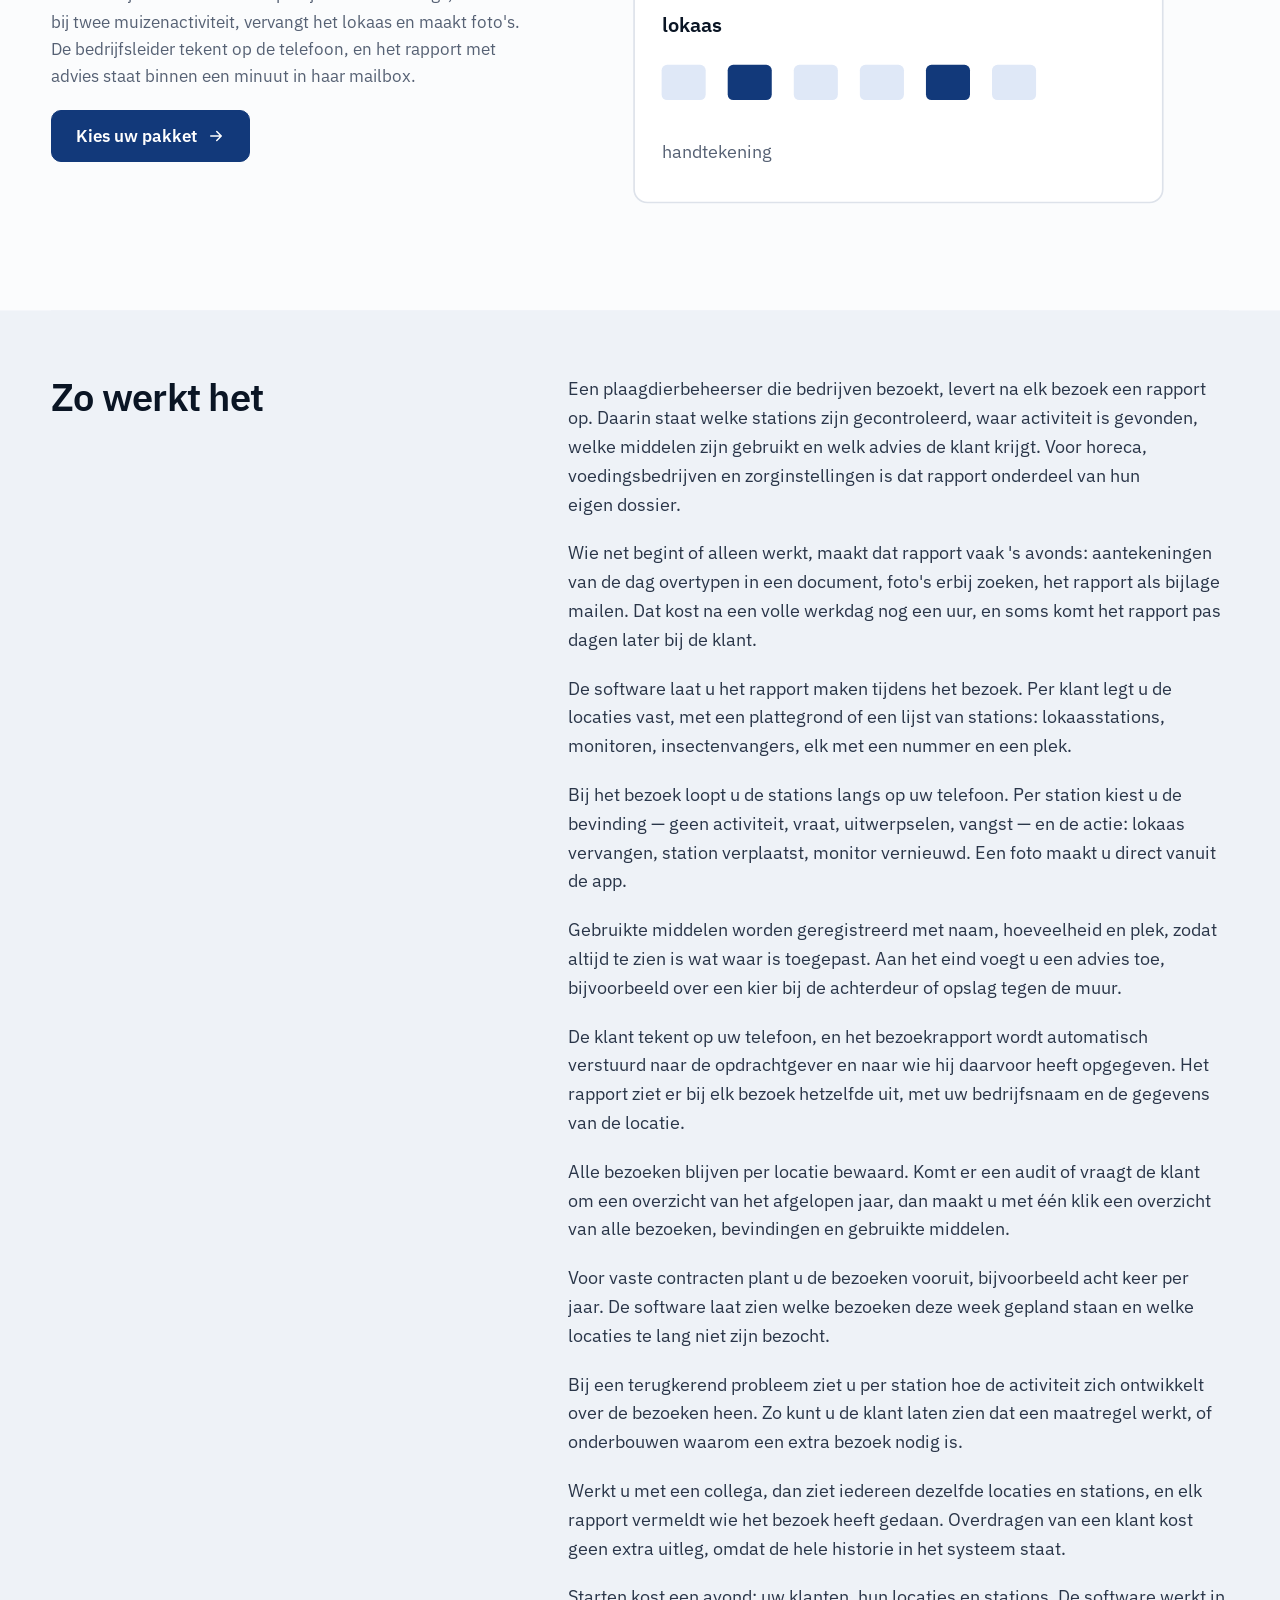
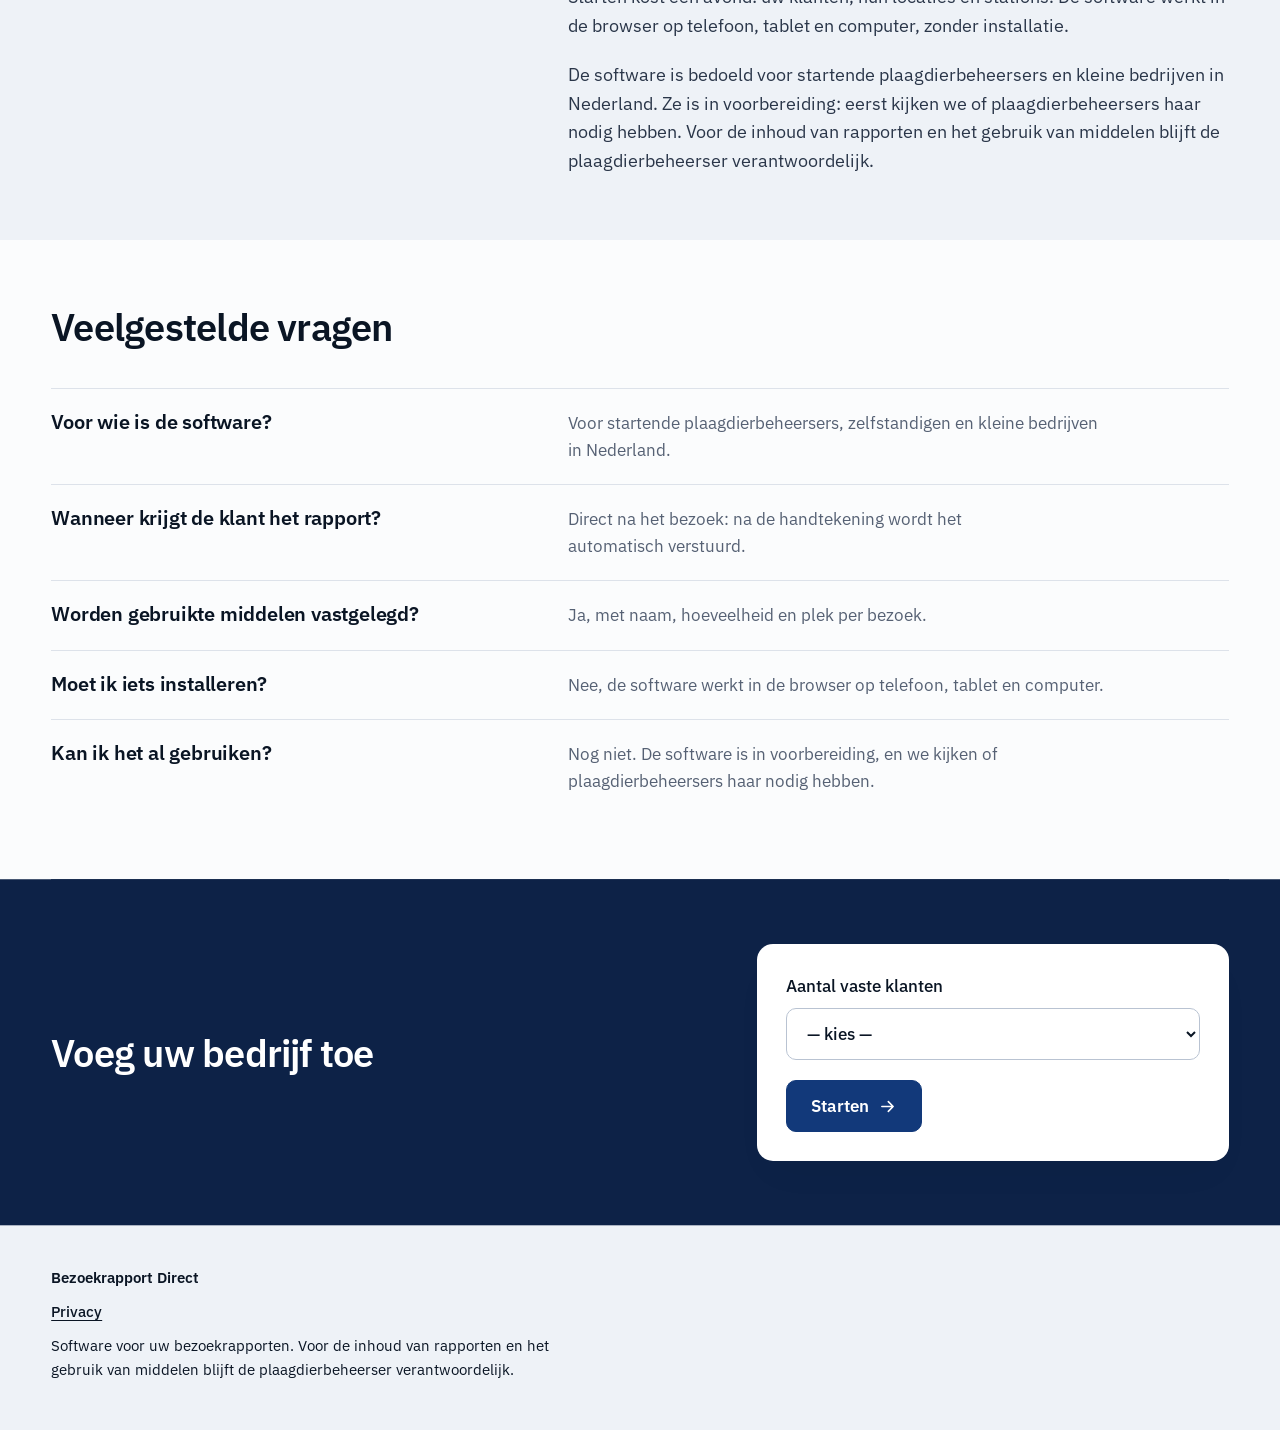
==== commit 62001be5: "Main page: design sample (rollout) Co-Authored-By: Claude Fable 5.2 <noreply@anthropic.com>" ====
--- a/index.html
+++ b/index.html
@@ -15,6 +15,10 @@
 <meta name="description" content="Voor plaagdierbeheersers: stations, waarnemingen en middelen vastleggen tijdens het bezoek, en het bezoekrapport gaat direct naar de klant.">
 <link rel="icon" href="favicon.svg">
 <link rel="stylesheet" href="style.css">
+<link rel="preconnect" href="https://fonts.googleapis.com">
+<link rel="preconnect" href="https://fonts.gstatic.com" crossorigin>
+<link rel="stylesheet" href="https://fonts.googleapis.com/css2?family=IBM+Plex+Sans:wght@400;500;600&display=swap">
+<link rel="stylesheet" href="variant.css">
 <script src="smoke.js" defer></script>
 <!-- faq-jsonld:start -->
 <script type="application/ld+json">
@@ -73,38 +77,68 @@
 height="0" width="0" style="display:none;visibility:hidden"></iframe></noscript>
 <!-- End Google Tag Manager (noscript) -->
 
-<header><div class="wrap">
-  <div class="logo"><a href="index.html" data-ev="click_logo_home">Bezoekrapport Direct</a></div>
-  <nav class="top"><a href="#wat" data-ev="click_nav_wat">Wat u krijgt</a><a href="price.html" data-ev="click_nav_prijs">Prijs</a><a href="#voorbeeld" data-ev="click_nav_voorbeeld">Voorbeeld</a><a href="#start" data-ev="click_nav_start">Starten</a></nav>
+<header><div class="shell">
+  <a class="home" href="index.html" data-ev="click_logo_home">Bezoekrapport Direct</a>
+  <nav><a href="#wat" data-ev="click_nav_wat">Wat u krijgt</a><a href="price.html" data-ev="click_nav_prijs">Prijs</a><a href="#voorbeeld" data-ev="click_nav_voorbeeld">Voorbeeld</a><a href="#start" data-ev="click_nav_start">Starten</a></nav>
 </div></header>
 
-<div class="wrap">
-  <div class="hero">
-    <h1>Het bezoekrapport is klaar als u de deur uitloopt — en staat al in de mailbox van de klant</h1>
-    <p class="sub">Voor startende plaagdierbeheersers en kleine bedrijven: per locatie de plattegrond met stations, per station de bevinding en de actie, foto's en gebruikte middelen op de telefoon, een handtekening van de klant, en het rapport wordt automatisch verstuurd.</p>
-    <a class="cta" href="price.html" data-ev="cta_click">Dit heb ik nodig</a>
-    <p class="cta-note">Dienst in voorbereiding · Op deze pagina wordt niet betaald</p>
-  </div>
+<main class="shell">
+  <section class="split">
+    <div class="stack">
+      <p class="meta rise"><span class="dot"></span> Voor startende plaagdierbeheersers</p>
+      <h1 class="rise" style="--i:1" data-len="long">Het bezoekrapport is klaar als u de deur uitloopt&nbsp;<span class="soft">— en staat al in de mailbox van de klant</span></h1>
+      <p class="rise" style="--i:2">Voor startende plaagdierbeheersers en kleine bedrijven: per locatie de plattegrond met stations, per station de bevinding en de actie, foto's en gebruikte middelen op de telefoon, een handtekening van de klant, en het rapport wordt automatisch verstuurd.</p>
+      <a class="button rise" style="--i:3" href="price.html" data-ev="cta_click">Dit heb ik nodig</a>
+      <p class="meta rise" style="--i:4">Dienst in voorbereiding · Op deze pagina wordt niet betaald</p>
+    </div>
+    <figure class="window rise" style="--i:2"><svg aria-hidden="true" focusable="false" class="shot" xmlns="http://www.w3.org/2000/svg" viewBox="0 0 1200 800"><rect width="1200" height="800" fill="#eef2f7" /><rect x="80" y="80" width="1040" height="640" fill="#ffffff" rx="24" stroke="#dde2ea" stroke-width="3" /><text x="130" y="165" font-size="40" fill="#0a1524" font-weight="600">bezoekrapport</text><line x1="110" y1="210" x2="1090" y2="210" fill="none" stroke="#dde2ea" stroke-width="3" /><rect x="130" y="260" width="44" height="44" fill="#dfe8f7" rx="8" /><polyline points="142,282 150,292 166,272" fill="none" stroke="#12397a" stroke-width="4" /><text x="200" y="292" font-size="32" fill="#0a1524">locatie</text><rect x="130" y="360" width="44" height="44" fill="#dfe8f7" rx="8" /><polyline points="142,382 150,392 166,372" fill="none" stroke="#12397a" stroke-width="4" /><text x="200" y="392" font-size="32" fill="#0a1524">handtekening</text><rect x="130" y="470" width="340" height="24" fill="#dde2ea" rx="8" /><rect x="130" y="540" width="260" height="24" fill="#b9c3d2" rx="8" /><rect x="700" y="250" width="380" height="420" fill="#dfe8f7" rx="20" /><text x="730" y="310" font-size="34" fill="#0a1524" font-weight="600">Stations</text><rect x="730" y="470" width="48" height="150" fill="#ffffff" rx="8" /><rect x="810" y="400" width="48" height="220" fill="#ffffff" rx="8" /><rect x="890" y="500" width="48" height="120" fill="#ffffff" rx="8" /><rect x="970" y="440" width="48" height="180" fill="#12397a" rx="8" /></svg></figure>
+    <dl class="facts">
+      <div><dt>Voor</dt><dd>Startende plaagdierbeheersers</dd></div>
+      <div><dt>Rapport</dt><dd>Wordt automatisch verstuurd</dd></div>
+      <div><dt>Hoe</dt><dd>Per station de bevinding</dd></div>
+      <div><dt>Dienst</dt><dd>In voorbereiding</dd></div>
+    </dl>
+  </section>
 
   <section id="wat" data-view="features_view">
-    <h2>Wat u krijgt</h2>
-    <div class="grid">
-      <div class="card"><b>Stations per locatie</b><span>Elk lokaas- en monitorstation met nummer en plek.</span><br><a class="btn" href="price.html" data-ev="feature_stations">Dit heb ik nodig</a></div>
-      <div class="card"><b>Bevindingen</b><span>Activiteit, actie en foto per station, tijdens het bezoek.</span><br><a class="btn" href="price.html" data-ev="feature_bevinding">Dit heb ik nodig</a></div>
-      <div class="card"><b>Rapport verstuurd</b><span>Bezoekrapport met handtekening direct naar de opdrachtgever.</span><br><a class="btn" href="price.html" data-ev="feature_rapport">Dit heb ik nodig</a></div>
-      <div class="card"><b>Historie</b><span>Alle bezoeken per locatie terug te vinden voor audits.</span><br><a class="btn" href="price.html" data-ev="feature_historie">Dit heb ik nodig</a></div>
+    <div class="stack"><h2>Wat u krijgt</h2></div>
+    <div class="bento">
+      <article class="tile stack reveal">
+        <div class="art"><svg aria-hidden="true" focusable="false" xmlns="http://www.w3.org/2000/svg" viewBox="0 0 800 600"><rect width="800" height="600" fill="#eef2f7" /><rect x="80" y="70" width="640" height="460" fill="#ffffff" rx="22" stroke="#dde2ea" stroke-width="3" /><text x="120" y="150" font-size="36" fill="#0a1524" font-weight="600">Stations</text><circle cx="200" cy="280" r="22" fill="#dfe8f7" /><circle cx="340" cy="240" r="22" fill="#12397a" /><circle cx="480" cy="320" r="22" fill="#dfe8f7" /><circle cx="280" cy="400" r="22" fill="#dfe8f7" /><circle cx="520" cy="420" r="22" fill="#12397a" /><circle cx="400" cy="360" r="22" fill="#dfe8f7" /><line x1="160" y1="460" x2="640" y2="460" fill="none" stroke="#dde2ea" stroke-width="3" /></svg></div>
+        <h3>Stations per locatie</h3><p>Elk lokaas- en monitorstation met nummer en plek.</p>
+        <a class="button quiet" href="price.html" data-ev="feature_stations">Dit heb ik nodig</a>
+      </article>
+      <article class="tile stack reveal">
+        <div class="art"><svg aria-hidden="true" focusable="false" xmlns="http://www.w3.org/2000/svg" viewBox="0 0 800 600"><rect width="800" height="600" fill="#eef2f7" /><rect x="80" y="70" width="640" height="460" fill="#ffffff" rx="22" stroke="#dde2ea" stroke-width="3" /><text x="120" y="150" font-size="36" fill="#0a1524" font-weight="600">Bevindingen</text><rect x="120" y="210" width="40" height="40" fill="#12397a" rx="8" /><polyline points="130,230 138,240 152,222" fill="none" stroke="#ffffff" stroke-width="4" /><rect x="190" y="218" width="280" height="22" fill="#dde2ea" rx="8" /><rect x="120" y="280" width="40" height="40" fill="#dfe8f7" rx="8" /><rect x="190" y="288" width="240" height="22" fill="#b9c3d2" rx="8" /><rect x="120" y="350" width="40" height="40" fill="#dfe8f7" rx="8" /><rect x="190" y="358" width="200" height="22" fill="#dde2ea" rx="8" /><rect x="120" y="420" width="40" height="40" fill="#dfe8f7" rx="8" /><rect x="190" y="428" width="160" height="22" fill="#b9c3d2" rx="8" /></svg></div>
+        <h3>Bevindingen</h3><p>Activiteit, actie en foto per station, tijdens het bezoek.</p>
+        <a class="button quiet" href="price.html" data-ev="feature_bevinding">Dit heb ik nodig</a>
+      </article>
+      <article class="tile stack reveal">
+        <div class="art"><svg aria-hidden="true" focusable="false" xmlns="http://www.w3.org/2000/svg" viewBox="0 0 800 600"><rect width="800" height="600" fill="#eef2f7" /><rect x="70" y="120" width="250" height="360" fill="#ffffff" rx="18" stroke="#dde2ea" stroke-width="3" /><rect x="480" y="120" width="250" height="360" fill="#ffffff" rx="18" stroke="#dde2ea" stroke-width="3" /><text x="96" y="190" font-size="32" fill="#0a1524" font-weight="600">handtekening</text><text x="506" y="190" font-size="32" fill="#0a1524" font-weight="600">mailbox</text><rect x="96" y="230" width="160" height="18" fill="#dde2ea" rx="6" /><rect x="96" y="270" width="120" height="18" fill="#b9c3d2" rx="6" /><rect x="506" y="230" width="170" height="18" fill="#dde2ea" rx="6" /><rect x="506" y="270" width="130" height="18" fill="#b9c3d2" rx="6" /><path d="M340 290 H450" fill="none" stroke="#12397a" stroke-width="6" /><polygon points="450,276 478,290 450,304" fill="#12397a" /><circle cx="196" cy="400" r="36" fill="#dfe8f7" /><polyline points="180,400 192,414 216,378" fill="none" stroke="#12397a" stroke-width="4" /></svg></div>
+        <h3>Rapport verstuurd</h3><p>Bezoekrapport met handtekening direct naar de opdrachtgever.</p>
+        <a class="button quiet" href="price.html" data-ev="feature_rapport">Dit heb ik nodig</a>
+      </article>
+      <article class="tile stack reveal">
+        <div class="art"><svg aria-hidden="true" focusable="false" xmlns="http://www.w3.org/2000/svg" viewBox="0 0 800 600"><rect width="800" height="600" fill="#eef2f7" /><rect x="140" y="70" width="520" height="460" fill="#ffffff" rx="18" stroke="#dde2ea" stroke-width="3" /><text x="180" y="150" font-size="36" fill="#0a1524" font-weight="600">Historie</text><rect x="180" y="200" width="300" height="20" fill="#dde2ea" rx="6" /><rect x="180" y="246" width="240" height="20" fill="#b9c3d2" rx="6" /><rect x="180" y="292" width="320" height="20" fill="#dde2ea" rx="6" /><rect x="180" y="338" width="180" height="20" fill="#b9c3d2" rx="6" /><rect x="180" y="400" width="200" height="48" fill="#12397a" rx="12" /></svg></div>
+        <h3>Historie</h3><p>Alle bezoeken per locatie terug te vinden voor audits.</p>
+        <a class="button quiet" href="price.html" data-ev="feature_historie">Dit heb ik nodig</a>
+      </article>
     </div>
   </section>
 
-  <section id="voorbeeld" data-view="example_view">
-    <h2>Voorbeeld (fictieve gegevens)</h2>
-    <p class="fine">Zelfstandige plaagdierbeheerser met 35 vaste klanten in de horeca. Bij een restaurant loopt hij 14 stations langs, noteert bij twee muizenactiviteit, vervangt het lokaas en maakt foto's. De bedrijfsleider tekent op de telefoon, en het rapport met advies staat binnen een minuut in haar mailbox.</p>
-    <a class="cta" href="price.html" data-ev="click_cta_after_example">Kies uw pakket</a>
+  <section id="voorbeeld" data-view="example_view" class="split flip">
+    <div class="stack">
+      <h2>Voorbeeld</h2>
+      <p>Zelfstandige plaagdierbeheerser met 35 vaste klanten in de horeca. Bij een restaurant loopt hij 14 stations langs, noteert bij twee muizenactiviteit, vervangt het lokaas en maakt foto's. De bedrijfsleider tekent op de telefoon, en het rapport met advies staat binnen een minuut in haar mailbox.</p>
+    <a class="button" href="price.html" data-ev="click_cta_after_example">Kies uw pakket</a>
+    </div>
+<svg aria-hidden="true" focusable="false" class="shot reveal" xmlns="http://www.w3.org/2000/svg" viewBox="0 0 1200 800"><rect width="1200" height="800" fill="#eef2f7" /><line x1="200" y1="150" x2="1000" y2="150" fill="none" stroke="#dde2ea" stroke-width="6" /><circle cx="200" cy="150" r="22" fill="#ffffff" stroke="#12397a" stroke-width="6" /><circle cx="600" cy="150" r="22" fill="#ffffff" stroke="#12397a" stroke-width="6" /><circle cx="1000" cy="150" r="22" fill="#12397a" /><text x="200" y="230" font-size="32" fill="#0a1524" font-weight="600" text-anchor="middle">restaurant</text><text x="600" y="230" font-size="32" fill="#0a1524" font-weight="600" text-anchor="middle">stations</text><text x="1000" y="230" font-size="32" fill="#0a1524" font-weight="600" text-anchor="middle">mailbox</text><rect x="120" y="320" width="960" height="400" fill="#ffffff" rx="24" stroke="#dde2ea" stroke-width="3" /><text x="170" y="410" font-size="36" fill="#0a1524" font-weight="600">lokaas</text><text x="170" y="640" font-size="32" fill="#566174">handtekening</text><rect x="170" y="470" width="80" height="64" fill="#dfe8f7" rx="10" /><rect x="290" y="470" width="80" height="64" fill="#12397a" rx="10" /><rect x="410" y="470" width="80" height="64" fill="#dfe8f7" rx="10" /><rect x="530" y="470" width="80" height="64" fill="#dfe8f7" rx="10" /><rect x="650" y="470" width="80" height="64" fill="#12397a" rx="10" /><rect x="770" y="470" width="80" height="64" fill="#dfe8f7" rx="10" /></svg>
   </section>
 <!-- seo-tekst:start -->
-  <section id="opis">
-    <h2>Zo werkt het</h2>
-    <p>Een plaagdierbeheerser die bedrijven bezoekt, levert na elk bezoek een rapport op. Daarin staat welke stations zijn gecontroleerd, waar activiteit is gevonden, welke middelen zijn gebruikt en welk advies de klant krijgt. Voor horeca, voedingsbedrijven en zorginstellingen is dat rapport onderdeel van hun eigen dossier.</p>
+  <section id="opis" class="split flip">
+    <div class="stack"><h2>Zo werkt het</h2></div>
+    <div class="stack">
+      <p>Een plaagdierbeheerser die bedrijven bezoekt, levert na elk bezoek een rapport op. Daarin staat welke stations zijn gecontroleerd, waar activiteit is gevonden, welke middelen zijn gebruikt en welk advies de klant krijgt. Voor horeca, voedingsbedrijven en zorginstellingen is dat rapport onderdeel van hun eigen dossier.</p>
     <p>Wie net begint of alleen werkt, maakt dat rapport vaak 's avonds: aantekeningen van de dag overtypen in een document, foto's erbij zoeken, het rapport als bijlage mailen. Dat kost na een volle werkdag nog een uur, en soms komt het rapport pas dagen later bij de klant.</p>
     <p>De software laat u het rapport maken tijdens het bezoek. Per klant legt u de locaties vast, met een plattegrond of een lijst van stations: lokaasstations, monitoren, insectenvangers, elk met een nummer en een plek.</p>
     <p>Bij het bezoek loopt u de stations langs op uw telefoon. Per station kiest u de bevinding — geen activiteit, vraat, uitwerpselen, vangst — en de actie: lokaas vervangen, station verplaatst, monitor vernieuwd. Een foto maakt u direct vanuit de app.</p>
@@ -116,31 +150,34 @@
     <p>Werkt u met een collega, dan ziet iedereen dezelfde locaties en stations, en elk rapport vermeldt wie het bezoek heeft gedaan. Overdragen van een klant kost geen extra uitleg, omdat de hele historie in het systeem staat.</p>
     <p>Starten kost een avond: uw klanten, hun locaties en stations. De software werkt in de browser op telefoon, tablet en computer, zonder installatie.</p>
     <p>De software is bedoeld voor startende plaagdierbeheersers en kleine bedrijven in Nederland. Ze is in voorbereiding: eerst kijken we of plaagdierbeheersers haar nodig hebben. Voor de inhoud van rapporten en het gebruik van middelen blijft de plaagdierbeheerser verantwoordelijk.</p>
+    </div>
   </section>
   <section id="faq">
-    <h2>Veelgestelde vragen</h2>
-    <h3>Voor wie is de software?</h3>
-    <p>Voor startende plaagdierbeheersers, zelfstandigen en kleine bedrijven in Nederland.</p>
-    <h3>Wanneer krijgt de klant het rapport?</h3>
-    <p>Direct na het bezoek: na de handtekening wordt het automatisch verstuurd.</p>
-    <h3>Worden gebruikte middelen vastgelegd?</h3>
-    <p>Ja, met naam, hoeveelheid en plek per bezoek.</p>
-    <h3>Moet ik iets installeren?</h3>
-    <p>Nee, de software werkt in de browser op telefoon, tablet en computer.</p>
-    <h3>Kan ik het al gebruiken?</h3>
-    <p>Nog niet. De software is in voorbereiding, en we kijken of plaagdierbeheersers haar nodig hebben.</p>
+    <div class="stack"><h2>Veelgestelde vragen</h2></div>
+    <div class="rows">
+      <div class="split flip"><h3>Voor wie is de software?</h3><p>Voor startende plaagdierbeheersers, zelfstandigen en kleine bedrijven in Nederland.</p></div>
+      <div class="split flip"><h3>Wanneer krijgt de klant het rapport?</h3><p>Direct na het bezoek: na de handtekening wordt het automatisch verstuurd.</p></div>
+      <div class="split flip"><h3>Worden gebruikte middelen vastgelegd?</h3><p>Ja, met naam, hoeveelheid en plek per bezoek.</p></div>
+      <div class="split flip"><h3>Moet ik iets installeren?</h3><p>Nee, de software werkt in de browser op telefoon, tablet en computer.</p></div>
+      <div class="split flip"><h3>Kan ik het al gebruiken?</h3><p>Nog niet. De software is in voorbereiding, en we kijken of plaagdierbeheersers haar nodig hebben.</p></div>
+    </div>
   </section>
 <!-- seo-tekst:end -->
-  <section id="start" data-view="start_view">
-    <h2>Voeg uw bedrijf toe</h2>
-    <p><label>Aantal vaste klanten<br><select data-ev-focus="form_start" style="margin-top:6px;padding:8px;font-size:16px"><option value="">— kies —</option><option>Tot 10</option><option>10–40</option><option>40–100</option><option>Meer dan 100</option></select></label></p>
-    <a class="cta" href="price.html" data-ev="form_submit_click">Starten</a>
+  <section id="start" data-view="start_view" class="split">
+    <div class="stack">
+      <h2>Voeg uw bedrijf toe</h2>
+    </div>
+    <div class="tile stack">
+      <label>Aantal vaste klanten<select data-ev-focus="form_start"><option value="">— kies —</option><option>Tot 10</option><option>10–40</option><option>40–100</option><option>Meer dan 100</option></select></label>
+      <a class="button" href="price.html" data-ev="form_submit_click">Starten</a>
+    </div>
   </section>
-</div>
+</main>
 
-<footer><div class="wrap">
+<footer><div class="shell">
+  <p><b>Bezoekrapport Direct</b></p>
   <p><a href="privacy.html" data-ev="click_legal_privacy">Privacy</a></p>
-  <p class="muted">Software voor uw bezoekrapporten. Voor de inhoud van rapporten en het gebruik van middelen blijft de plaagdierbeheerser verantwoordelijk.</p>
+  <p>Software voor uw bezoekrapporten. Voor de inhoud van rapporten en het gebruik van middelen blijft de plaagdierbeheerser verantwoordelijk.</p>
 </div></footer>
 
 </body>
--- a/variant.css
+++ b/variant.css
@@ -0,0 +1,210 @@
+/* Final sample v13 — one layer (СМ-45): tokens in :root, then general rules.
+   Owner's ten choices: layout 17 · IBM Plex Sans · navy palette · background 06 (grey bands, dark form band) ·
+   shape 02 (medium radius) · cards 05 (2×2, picture on the side) · hero 07 (picture in a window frame) ·
+   density 02 (compact) · header 07 (button in header, light-grey footer) · motion 04 (load cascade only).
+   Four commands on top: polish (whole) · emil-design-eng (interaction layer, no image placeholder colour) ·
+   mobile-native (safe areas, footer press) · typeset (measure, leading and tracking per role, fallback face). */
+
+/* fallback with Plex metrics: the swap from Segoe UI / Arial does not reflow lines */
+@font-face { font-family: "Plex Fallback"; src: local("Segoe UI"), local("Arial"); size-adjust: 101.7%; ascent-override: 100.8%; descent-override: 27%; line-gap-override: 0%; }
+
+:root {
+  /* colour — one blue accent; white text on it passes AA */
+  --canvas: #fbfcfd;
+  --surface: #ffffff;
+  --ink: #0a1524;
+  --steel: #566174;
+  --line: #dde2ea;
+  --line-strong: #b9c3d2;
+  --accent: #12397a;
+  --accent-hover: #0d2247;              /* the dark band colour, no new hue */
+  --accent-wash: #dfe8f7;
+  --focus: #2f6fd6;
+  --band-grey: #eef2f7;
+  --band-dark: #0d2247;
+  --shadow: 0 20px 40px -15px rgba(0, 0, 0, .05);
+  /* type — one family; the larger the type, the tighter tracking and leading */
+  --font-sans: "IBM Plex Sans", "Plex Fallback", "Segoe UI", system-ui, sans-serif;
+  --text-display: clamp(2.25rem, 5vw, 3.75rem);
+  --text-h2: clamp(1.75rem, 3vw, 2.5rem);
+  --text-h3: 1.25rem;
+  --text-body: 1.0625rem;
+  --text-meta: .8125rem;
+  --tracking-display: -.03em;
+  --tracking: -.02em;
+  --tracking-h3: -.01em;
+  --leading-display: 1.08;
+  --leading-tight: 1.15;
+  --leading-h3: 1.3;
+  --leading-body: 1.6;                  /* 1.55 on phones */
+  --leading-snug: 1.5;                  /* short measure in cards */
+  --measure: 56ch;                      /* about 70 characters of Plex per line */
+  --measure-lead: 41.5rem;               /* hero lead keeps two lines at 1280; rem, because ch on an animated element can resolve against the fallback face */
+  /* space, shape */
+  --max: 1400px;
+  --gutter: clamp(1rem, 4vw, 4rem);
+  --section: 4rem;                      /* 3rem on phones */
+  --gap: clamp(1.5rem, 3.5vw, 3.5rem);
+  --head-gap: clamp(1.75rem, 3vw, 2.5rem);
+  --pad-card: 1.75rem;                  /* 1.5rem on phones */
+  --radius-card: 1rem;
+  --radius-inner: .75rem;
+  --radius-control: .625rem;            /* fields, buttons, header links */
+  --header-h: 65px;                     /* sticky header with its border; 57px on phones */
+  /* motion — UI feedback under 300ms */
+  --ease-out: cubic-bezier(.23, 1, .32, 1);
+  --dur: .15s;                          /* hover, colour */
+  --dur-press: .16s;
+  --dur-rise: .5s;                      /* first-screen cascade item */
+  --stagger: 60ms;
+  --press: .97;
+  --arrow: url("data:image/svg+xml,%3Csvg xmlns='http://www.w3.org/2000/svg' viewBox='0 0 24 24' fill='none' stroke='%23000' stroke-width='2' stroke-linecap='round' stroke-linejoin='round'%3E%3Cpath d='M5 12h14M13 6l6 6-6 6'/%3E%3C/svg%3E");
+}
+@media (max-width: 767px) {
+  :root { --section: 3rem; --gap: max(2rem, 5vw); --pad-card: 1.5rem; --leading-body: 1.55; --header-h: 57px; }
+}
+
+/* base */
+*, *::before, *::after { box-sizing: border-box; }
+html { scroll-behavior: smooth; scroll-padding-top: var(--header-h); -webkit-text-size-adjust: 100%; text-size-adjust: 100%; }
+body { margin: 0; background: var(--canvas); color: var(--ink); font: 400 var(--text-body)/var(--leading-body) var(--font-sans); -webkit-font-smoothing: antialiased; -moz-osx-font-smoothing: grayscale; text-rendering: optimizeLegibility; font-synthesis: none; }
+h1, h2, h3 { margin: 0; color: var(--ink); font-weight: 600; letter-spacing: var(--tracking); line-height: var(--leading-tight); text-wrap: balance; }
+h1 { font-size: var(--text-display); letter-spacing: var(--tracking-display); line-height: var(--leading-display); }
+/* long headlines (German, Polish, Russian…): the page sets data-len on h1 — long: over 70 characters, xlong: over 100 */
+h1[data-len="long"] { --text-display: clamp(2.125rem, 4vw, 3.125rem); }
+h1[data-len="xlong"] { --text-display: clamp(2rem, 3.6vw, 2.875rem); }
+h3, dd { hyphens: auto; hyphenate-limit-chars: 12 4 4; }   /* long words in narrow cards and facts; the headline is not hyphenated */
+h2 { font-size: var(--text-h2); }
+h3 { font-size: var(--text-h3); letter-spacing: var(--tracking-h3); line-height: var(--leading-h3); }
+p { margin: 0; color: var(--steel); max-width: var(--measure); }
+h1 + p { max-width: var(--measure-lead); }
+p, dd { text-wrap: pretty; }
+h1, h2, h3, p, dd { overflow-wrap: anywhere; }   /* anywhere, not break-word: it also shrinks the column's minimum width */
+.tile p { hyphens: auto; }
+b { font-weight: 600; color: var(--ink); }
+a { color: inherit; text-decoration-thickness: from-font; text-underline-offset: .2em; }
+img { max-width: 100%; -webkit-user-drag: none; }
+::selection { background: var(--accent-wash); color: var(--ink); }
+:focus-visible, select:focus { outline: 2px solid var(--focus); outline-offset: 3px; }
+select:focus:not(:focus-visible) { outline: 0; }
+
+/* layout */
+.shell { max-width: var(--max); margin: 0 auto; padding: 0 max(var(--gutter), env(safe-area-inset-right, 0px)) 0 max(var(--gutter), env(safe-area-inset-left, 0px)); }
+section { padding: var(--section) 0; border-top: 1px solid transparent; }   /* 1px seam between blocks */
+main > section:first-child { border-top: 0; }
+main > section:not(.split) > * + * { margin-top: var(--head-gap); }
+.split { display: grid; grid-template-columns: var(--cols, minmax(0, 7fr) minmax(0, 5fr)); gap: 1.5rem var(--gap); }
+.flip { --cols: minmax(0, 5fr) minmax(0, 7fr); }
+.split:has(> .stack + p) { --cols: minmax(0, 1fr); row-gap: .625rem; }   /* a bare sub-line sits under its heading */
+section.split > .stack:first-child { align-self: center; }                 /* the shorter side centres against the taller */
+.stack { display: grid; gap: 1.25rem; align-content: start; justify-items: start; }
+.split > *, .stack > *, .bento > * { min-width: 0; }   /* a long word must wrap inside its column, not widen it (rollout: German pages) */
+.stack > .meta + :is(h1, h2) { margin-top: -.5rem; }                       /* eyebrow belongs to its heading */
+.stack > h3 + p { margin-top: -.625rem; }                                  /* card title belongs to its text */
+.bento { display: grid; grid-template-columns: repeat(2, minmax(0, 1fr)); gap: 1rem; }
+
+/* block backgrounds: grey bands, one dark form band (full-bleed) */
+main > section:has(> .bento), #opis { --band: var(--band-grey); }   /* cards block by structure: every page has its own id */
+#start { --band: var(--band-dark); --ink: #ffffff; --steel: #c3cee2; --accent-wash: rgba(255, 255, 255, .12); --focus: #9dbcf5; color: var(--ink); }
+main > section:has(> .bento), #opis, #start { background: var(--band); box-shadow: 0 0 0 100vmax var(--band); clip-path: inset(0 -100vmax); }
+#start .tile { --ink: #0a1524; --steel: #566174; --accent-wash: #dfe8f7; --focus: #2f6fd6; color: var(--ink); border-color: transparent; }
+#start .tile select { border-color: var(--line-strong); }
+
+/* long text: heading on the left, one column of text on the right, darker and larger than card text */
+#opis > .stack:first-child { align-self: start; }
+#opis > .stack + .stack > p { color: #2a3649; font-size: 1.125rem; max-width: 62ch; }
+
+/* header, footer */
+header { position: sticky; top: 0; z-index: 10; background: rgba(251, 252, 253, .86); -webkit-backdrop-filter: blur(12px); backdrop-filter: blur(12px); border-bottom: 1px solid var(--line); }
+header .shell { display: flex; flex-wrap: wrap; align-items: center; justify-content: space-between; min-height: 64px; }
+header nav { display: flex; flex-wrap: wrap; }
+header a { display: inline-flex; align-items: center; min-height: 44px; padding: 0 .75rem; border-radius: var(--radius-control); color: var(--steel); text-decoration: none; transition: background-color var(--dur) ease, color var(--dur) ease, transform var(--dur-press) var(--ease-out); }
+header a:active { color: var(--ink); }
+header .home { margin-left: -.75rem; color: var(--ink); font-weight: 600; }
+header nav a:last-child { margin-left: .5rem; padding: 0 1rem; background: var(--accent); color: #fff; font-weight: 600; }
+header nav a:last-child:active { color: #fff; }
+footer { padding: 2.5rem 0 calc(3rem + env(safe-area-inset-bottom, 0px)); background: var(--band-grey); color: var(--ink); border-top: 1px solid var(--line); font-size: .9375rem; }
+footer a, footer p { color: var(--ink); }
+footer a { display: inline-flex; align-items: center; min-height: 44px; font-weight: 500; transition: color var(--dur) ease, opacity var(--dur) ease; }
+
+/* components */
+.meta { display: inline-flex; align-items: center; gap: .5rem; font: 500 var(--text-meta)/1.4 var(--font-sans); letter-spacing: .02em; color: var(--steel); }
+.button + .meta { margin-top: -.5rem; font-weight: 400; letter-spacing: 0; }   /* note under a button reads as body text */
+.soft { color: var(--steel); }
+h1 .soft { color: var(--accent); }   /* the benefit half of the headline: accent, not grey */
+.dot { width: 8px; height: 8px; flex: none; border-radius: 50%; background: var(--accent); }
+.button { display: inline-flex; align-items: center; justify-content: center; gap: .6rem; min-height: 52px; padding: 0 1.5rem; border: 1px solid var(--accent); border-radius: var(--radius-control); background: var(--accent); color: #ffffff; font-weight: 600; text-decoration: none; transition: transform var(--dur-press) var(--ease-out), background-color var(--dur) ease, border-color var(--dur) ease; }
+.button::after { content: ""; width: 1.1em; height: 1.1em; background: currentColor; -webkit-mask: var(--arrow) center / contain no-repeat; mask: var(--arrow) center / contain no-repeat; transition: transform var(--dur-press) var(--ease-out); }
+.button.quiet { min-height: 44px; border-color: var(--line); background: var(--surface); color: var(--ink); font-weight: 500; }
+.button:active, header nav a:last-child:active { transform: scale(var(--press)); }
+header a, .button, footer a, select, label { -webkit-tap-highlight-color: transparent; touch-action: manipulation; }
+header a, .button { -webkit-user-select: none; user-select: none; }
+.tile { padding: var(--pad-card); background: var(--surface); border: 1px solid var(--line); border-radius: var(--radius-card); box-shadow: var(--shadow); }
+.tile p { line-height: var(--leading-snug); }
+.art { width: 100%; aspect-ratio: 4 / 3; overflow: hidden; border-radius: var(--radius-inner); background: var(--canvas); }
+.art img, .art svg { display: block; width: 100%; height: 100%; object-fit: cover; border-radius: inherit; }   /* picture: image file or inline drawing */
+.art img, .art svg { outline: 1px solid rgba(10, 21, 36, .08); outline-offset: -1px; }   /* hairline so pale pictures do not melt into the card */
+.shot { display: block; align-self: center; width: 100%; height: auto; aspect-ratio: 3 / 2; object-fit: cover; border-radius: var(--radius-card); }   /* no frame of its own: the drawing already has cards inside */
+.window { margin: 0; align-self: center; overflow: hidden; background: var(--surface); border: 1px solid #c9d2e0; border-radius: var(--radius-inner); box-shadow: 0 24px 48px -26px rgba(10, 21, 36, .30), 0 2px 6px rgba(10, 21, 36, .06); }
+.window::before { content: ""; display: block; height: 30px; border-bottom: 1px solid #d5dbe6;
+  background: radial-gradient(circle at 16px 15px, var(--line-strong) 4px, transparent 5px), radial-gradient(circle at 32px 15px, var(--line-strong) 4px, transparent 5px),
+    radial-gradient(circle at 48px 15px, var(--line-strong) 4px, transparent 5px), #e9edf3; }
+.window .shot { border-radius: 0; }
+svg.shot:not(.window *) > rect:first-child { fill: none; }   /* example drawing: no grey panel behind its cards — one frame level less */
+.facts { grid-column: 1 / -1; display: grid; grid-template-columns: repeat(4, minmax(0, 1fr)); gap: 1rem var(--gap); margin: 1.5rem 0 0; padding-top: 1.5rem; border-top: 1px solid var(--line); }
+.facts dt { font: 500 var(--text-meta)/1.4 var(--font-sans); letter-spacing: .02em; color: var(--steel); }
+.facts dd { margin: .25rem 0 0; font-weight: 600; }
+.rows > * { align-items: baseline; padding: 1.25rem 0; border-top: 1px solid var(--line); }   /* question and answer share a baseline */
+label { display: grid; gap: .5rem; width: 100%; font-weight: 500; }
+select { width: 100%; min-width: 0; min-height: 52px; padding: 0 1rem; font: inherit; color: var(--ink); background: var(--surface); border: 1px solid var(--line); border-radius: var(--radius-control); accent-color: var(--accent); }
+select, label { cursor: pointer; }
+
+/* cards from 768px: picture on the side; on tablets it yields width to the text */
+@media (min-width: 768px) {
+  .tile:has(> .art) { grid-template-columns: minmax(0, 11rem) minmax(0, 1fr); column-gap: 1.5rem; align-items: center; padding: 1.5rem; }
+  .tile > .art { grid-row: 1 / span 3; }
+  .tile:has(> .art) > :not(.art) { grid-column: 2; }
+}
+@media (min-width: 768px) and (max-width: 1023px) {
+  .facts { grid-template-columns: repeat(2, minmax(0, 1fr)); }
+  .tile:has(> .art) { grid-template-columns: minmax(0, 6rem) minmax(0, 1fr); column-gap: 1rem; }
+}
+
+/* phones: one column; header = name + button in one row, section links hidden */
+@media (max-width: 767px) {
+  .split, .bento { grid-template-columns: minmax(0, 1fr); }
+  h1, h2 { hyphens: auto; }   /* phones: a word longer than the line is hyphenated */
+  .facts { grid-template-columns: repeat(2, minmax(0, 1fr)); }
+  .button { width: 100%; }
+  header .shell { flex-wrap: nowrap; min-height: 56px; }
+  header nav a:not(:last-child) { display: none; }
+  header nav a:last-child { min-height: 40px; margin: 0; }
+}
+
+/* hover only where there is a real pointer: a tap must not leave a stuck hover */
+@media (hover: hover) and (pointer: fine) {
+  header a:hover { color: var(--ink); background: var(--accent-wash); }
+  header .home:hover { background: transparent; }
+  header nav a:last-child:hover { color: #fff; background: var(--accent-hover); }
+  .button:not(.quiet):hover { background: var(--accent-hover); border-color: var(--accent-hover); }
+  .button.quiet:hover { border-color: var(--accent); background: var(--accent-wash); }
+  footer a:hover { color: var(--accent); }
+}
+@media not all and (hover: hover) and (pointer: fine) {
+  footer a:active { opacity: .6; }
+}
+
+/* motion: first-screen cascade on load only; reduced motion keeps opacity, drops travel */
+@media (prefers-reduced-motion: no-preference) {
+  @keyframes rise-in { from { opacity: 0; transform: translateY(8px); } }
+  .rise { animation: rise-in var(--dur-rise) var(--ease-out) calc(var(--i, 0) * var(--stagger)) backwards; }
+}
+@media (hover: hover) and (pointer: fine) and (prefers-reduced-motion: no-preference) {
+  .button:hover::after { transform: translateX(2px); }
+}
+@media (prefers-reduced-motion: reduce) {
+  @keyframes fade-in { from { opacity: 0; } }
+  html { scroll-behavior: auto; }
+  .rise { animation: fade-in .2s ease backwards; }
+  .button:active, header nav a:last-child:active { transform: none; }
+}
